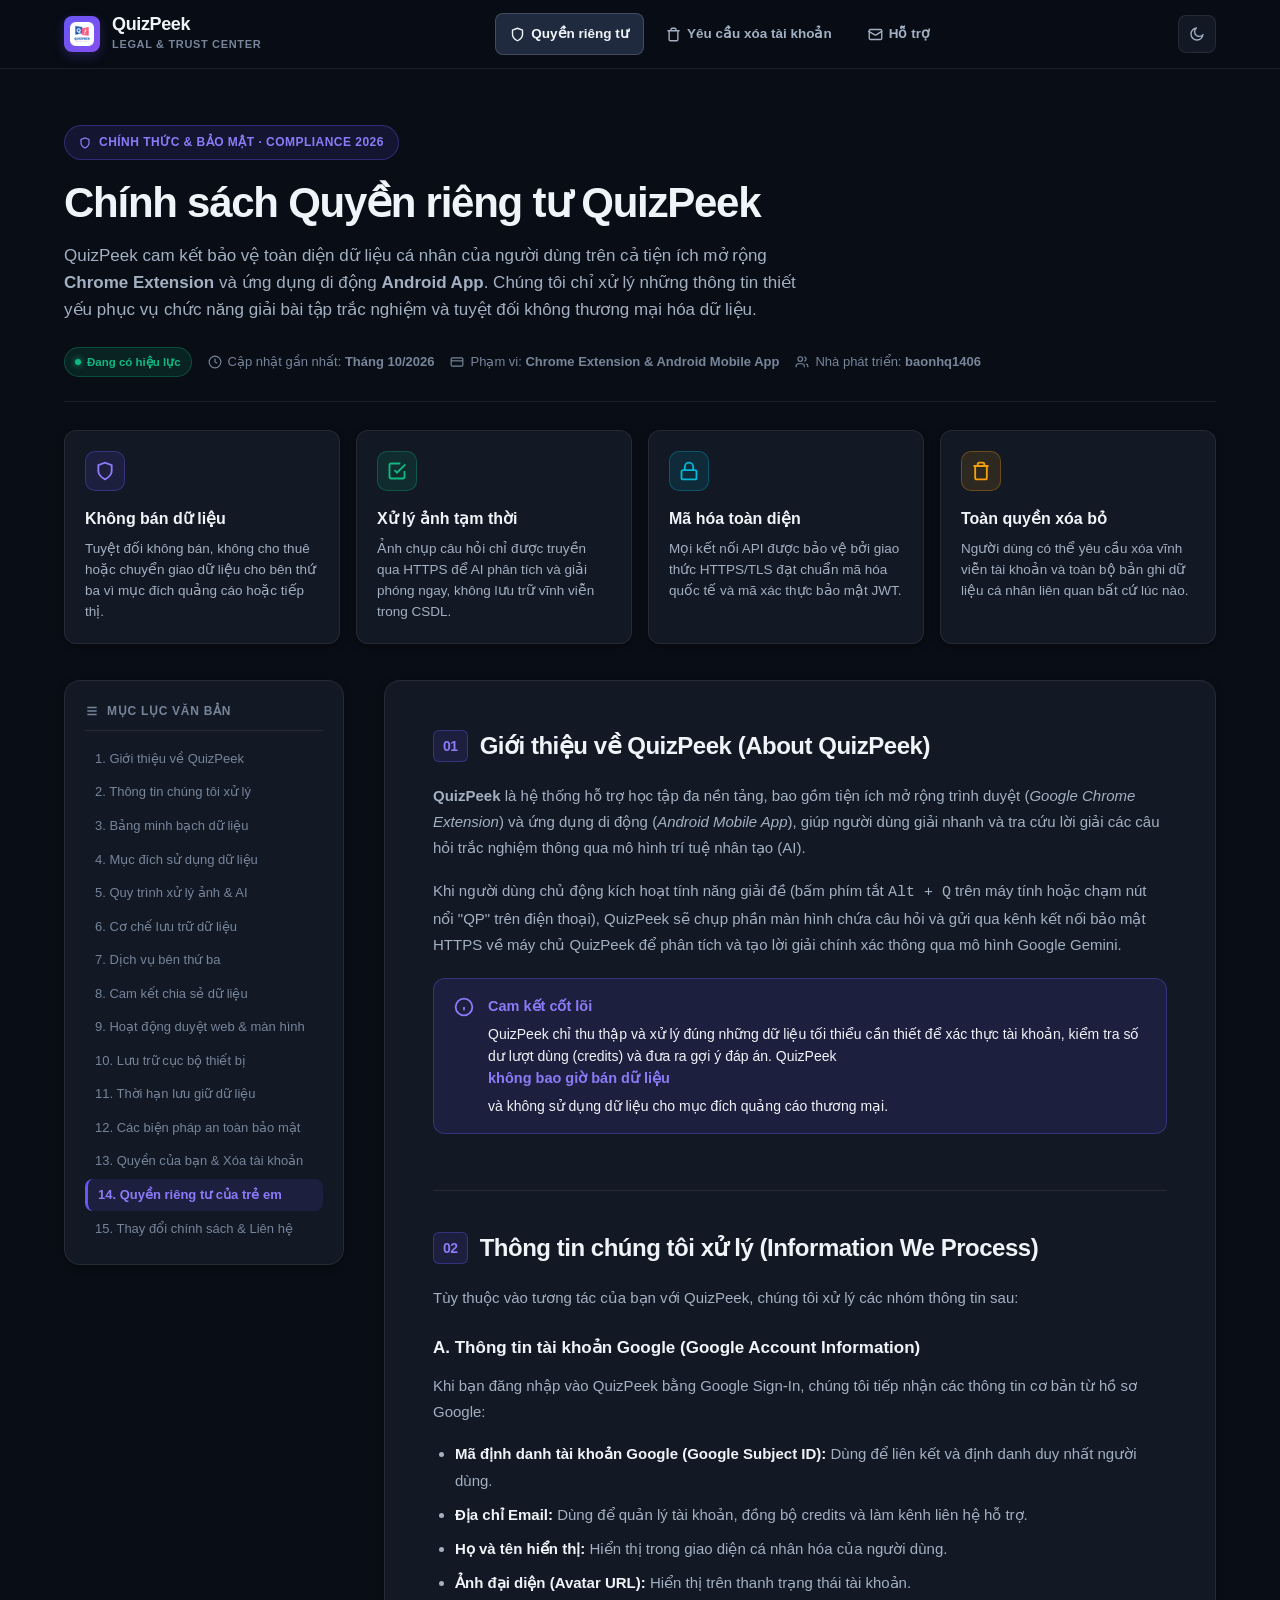
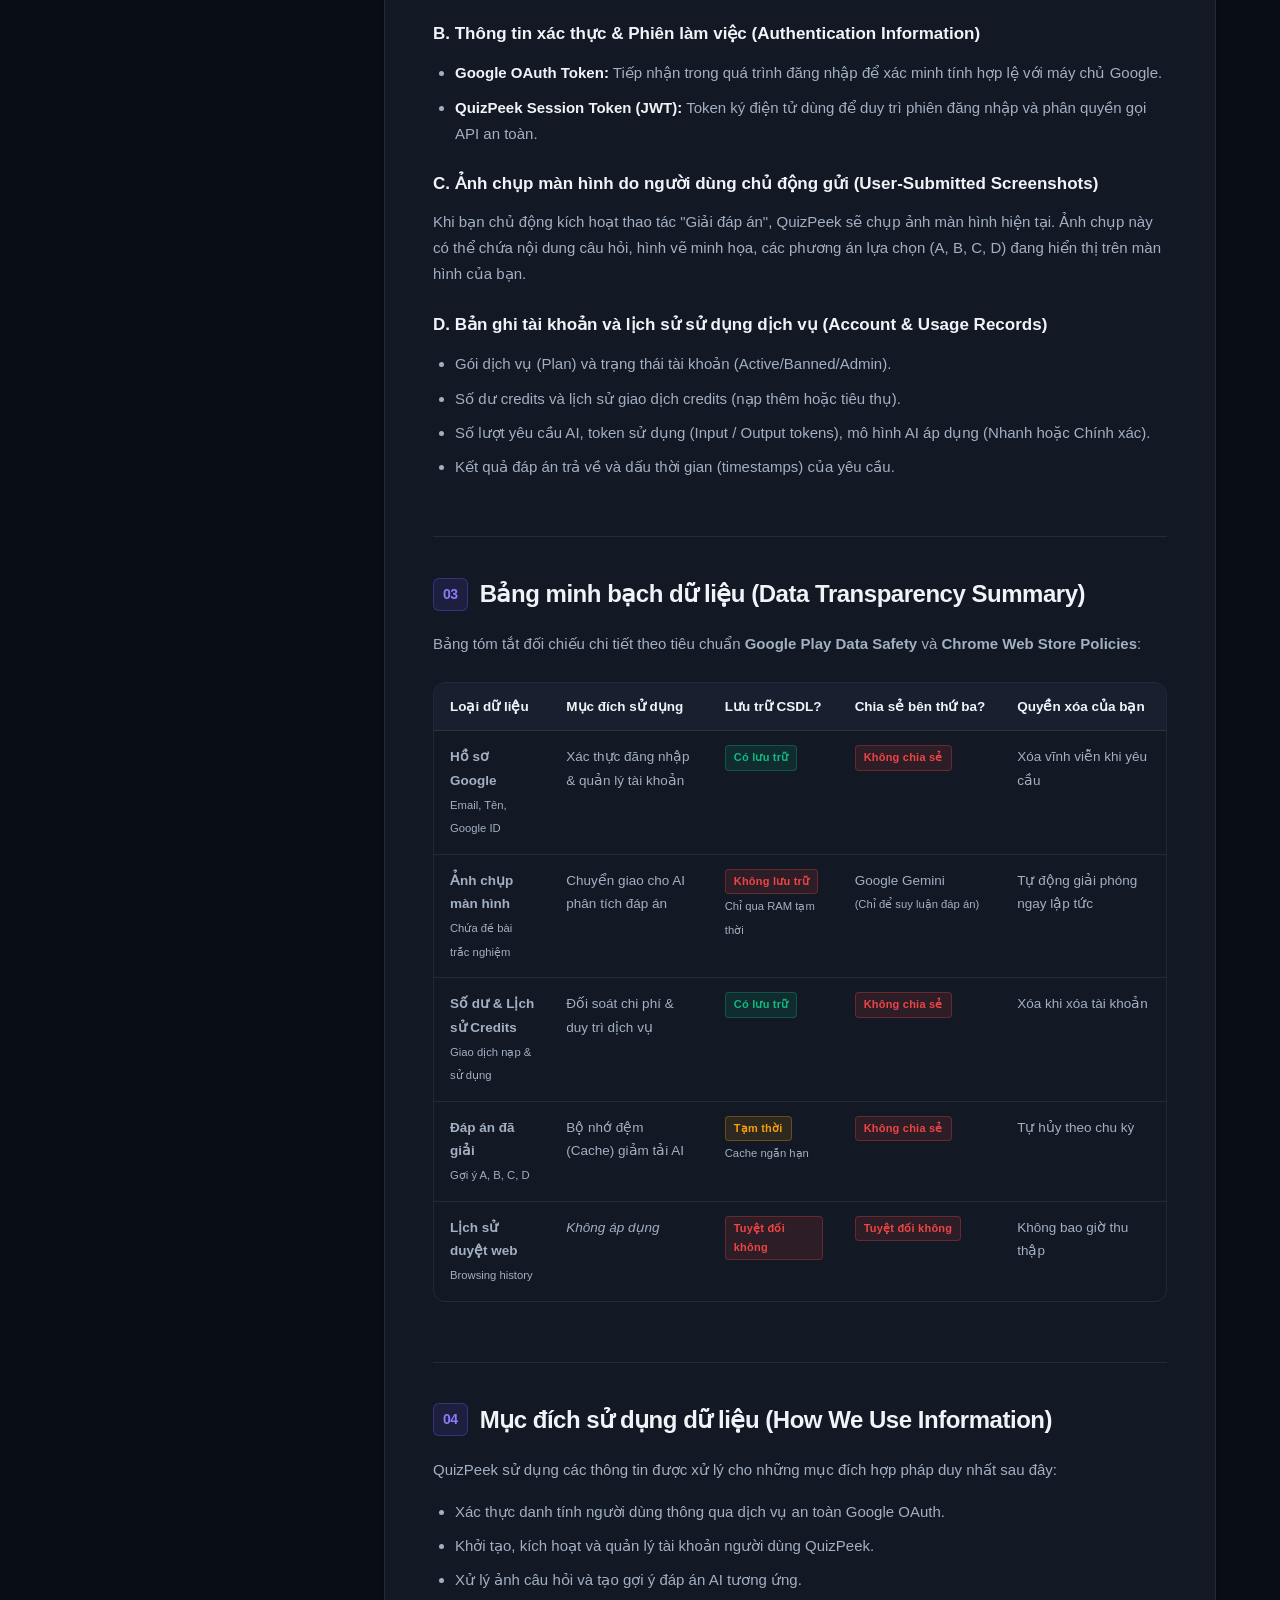
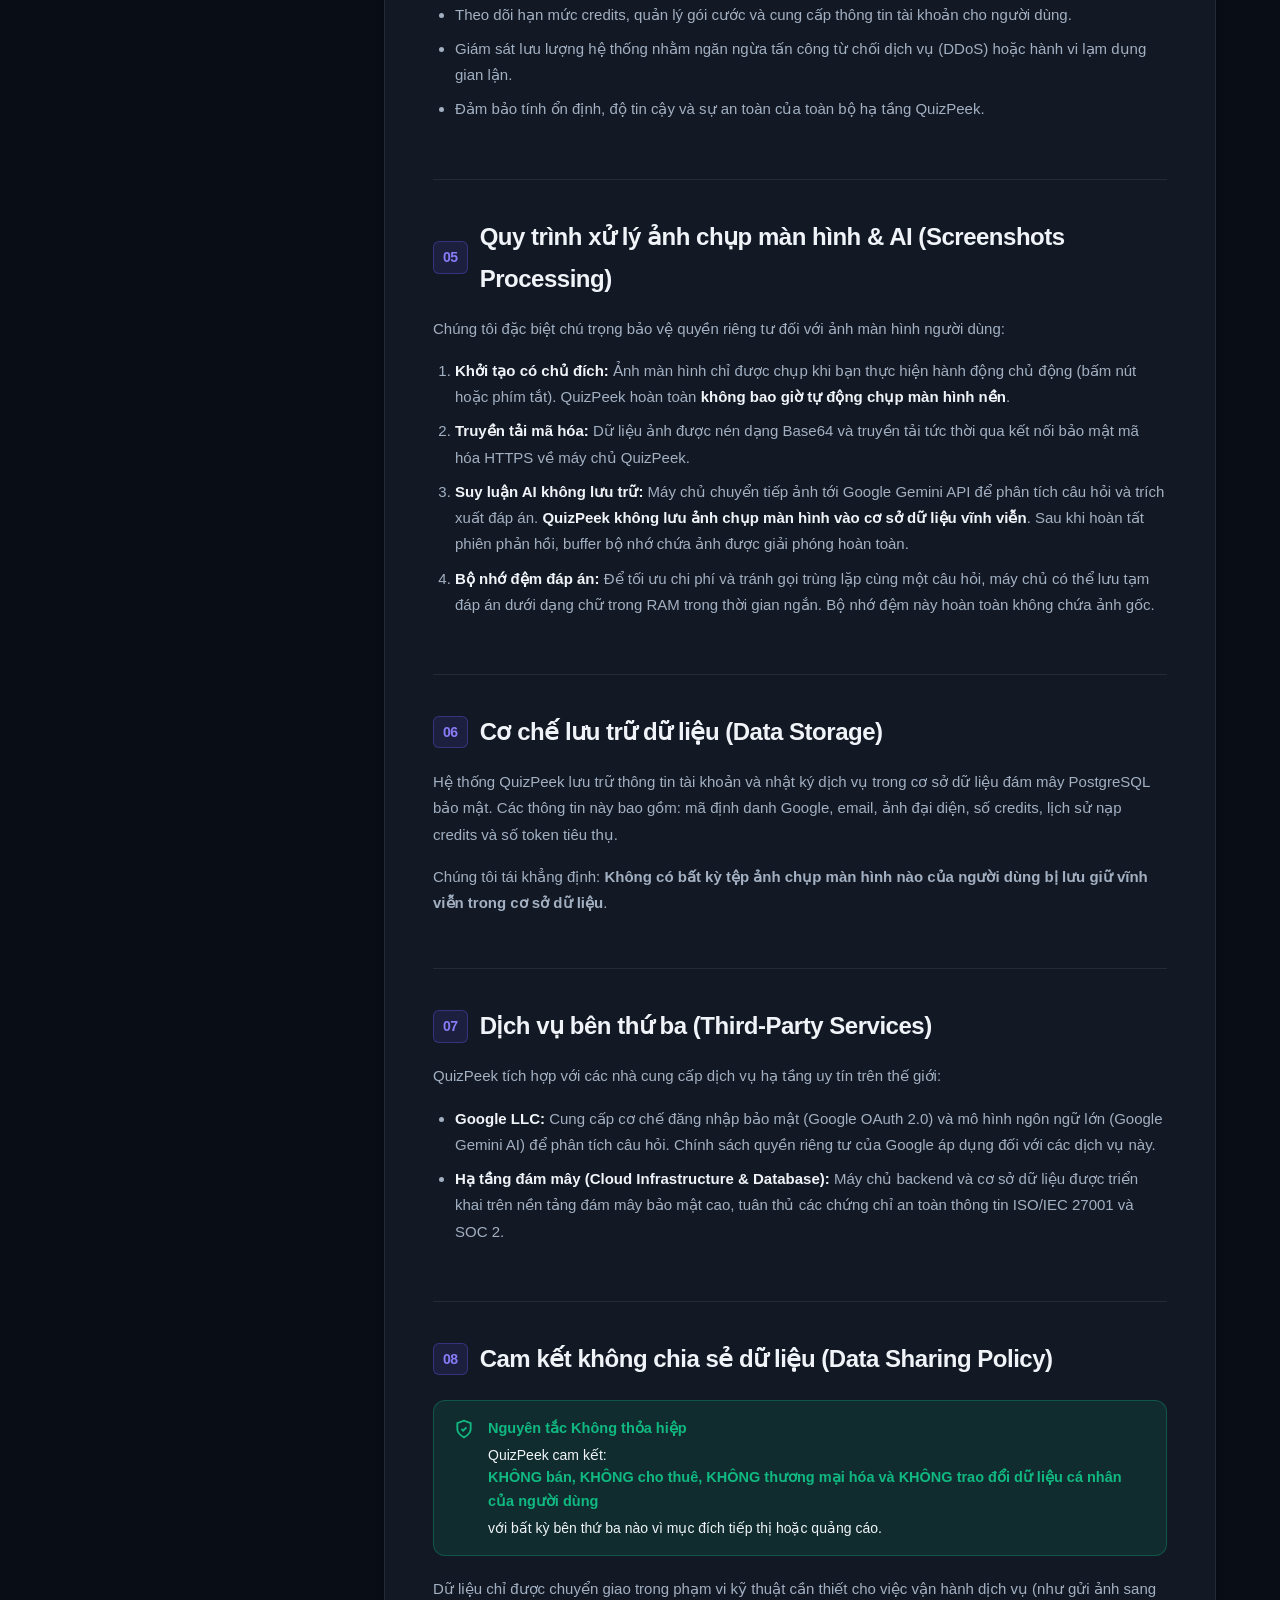
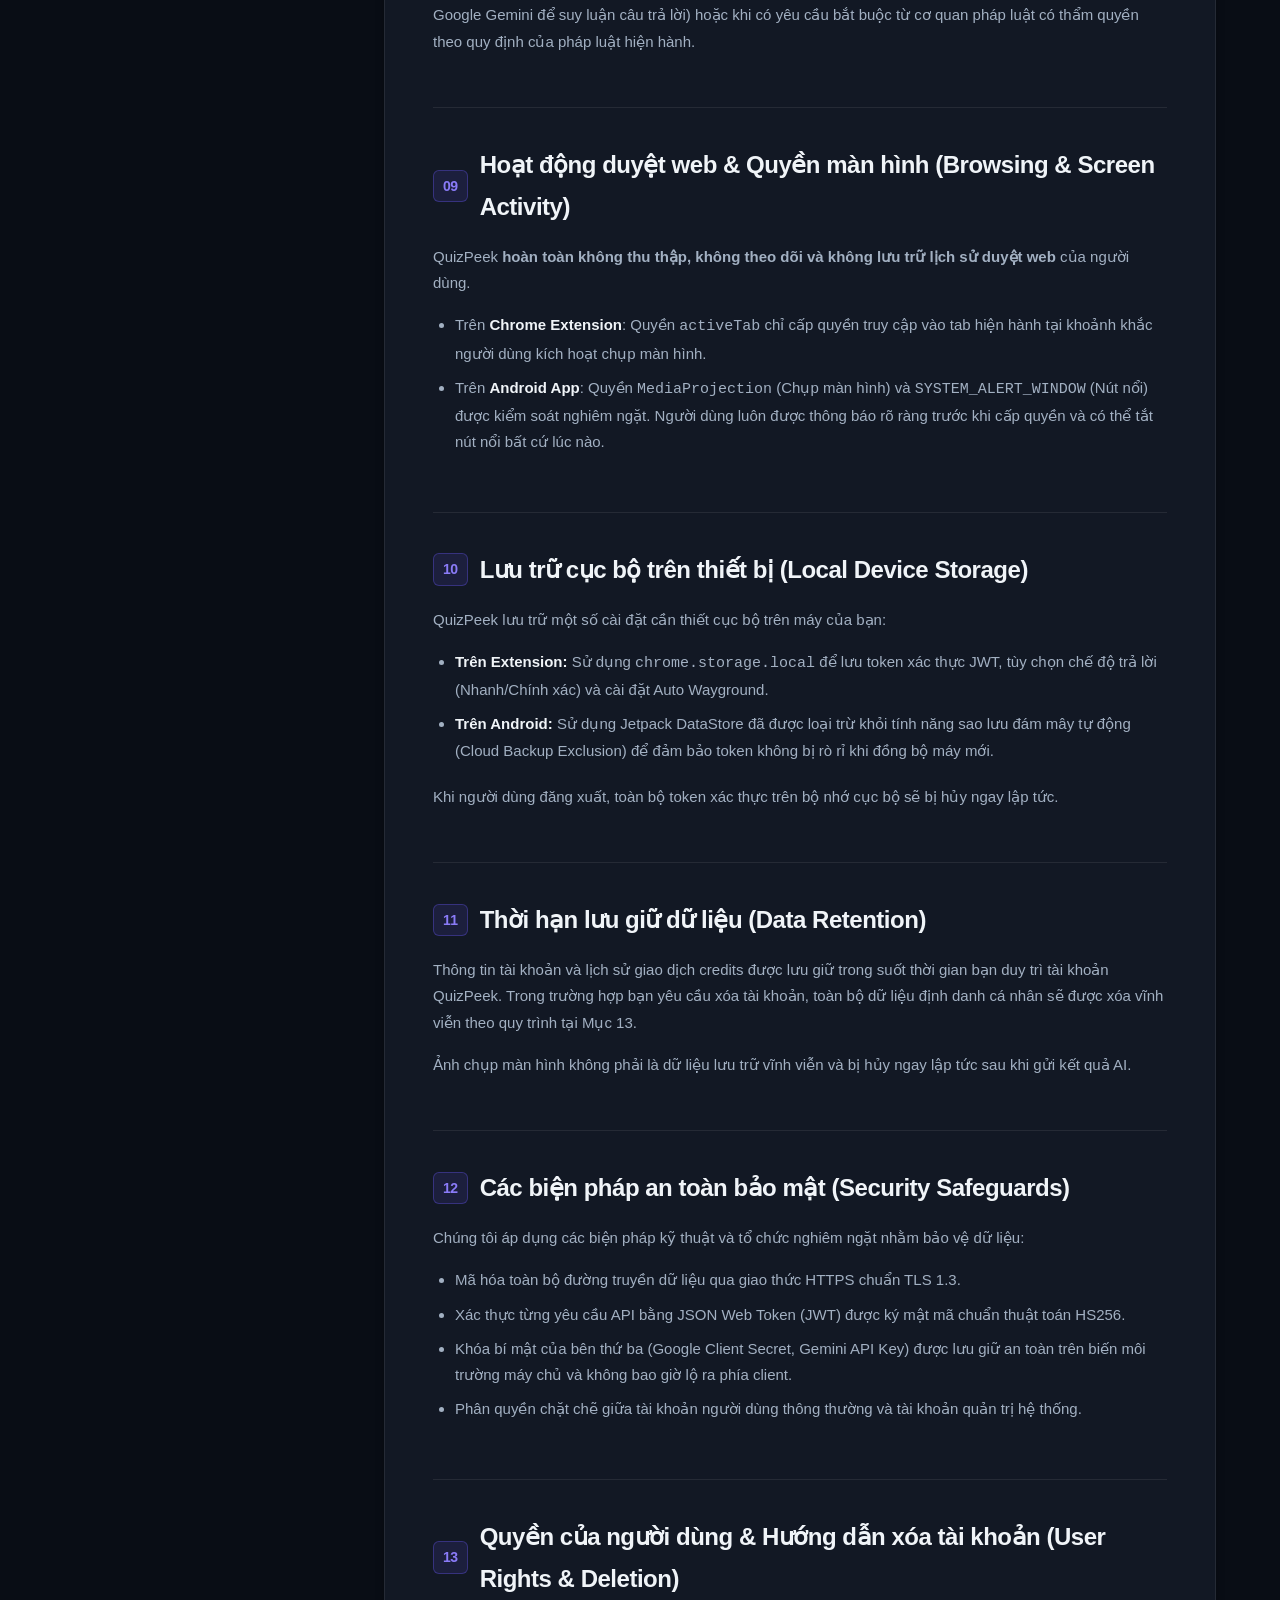
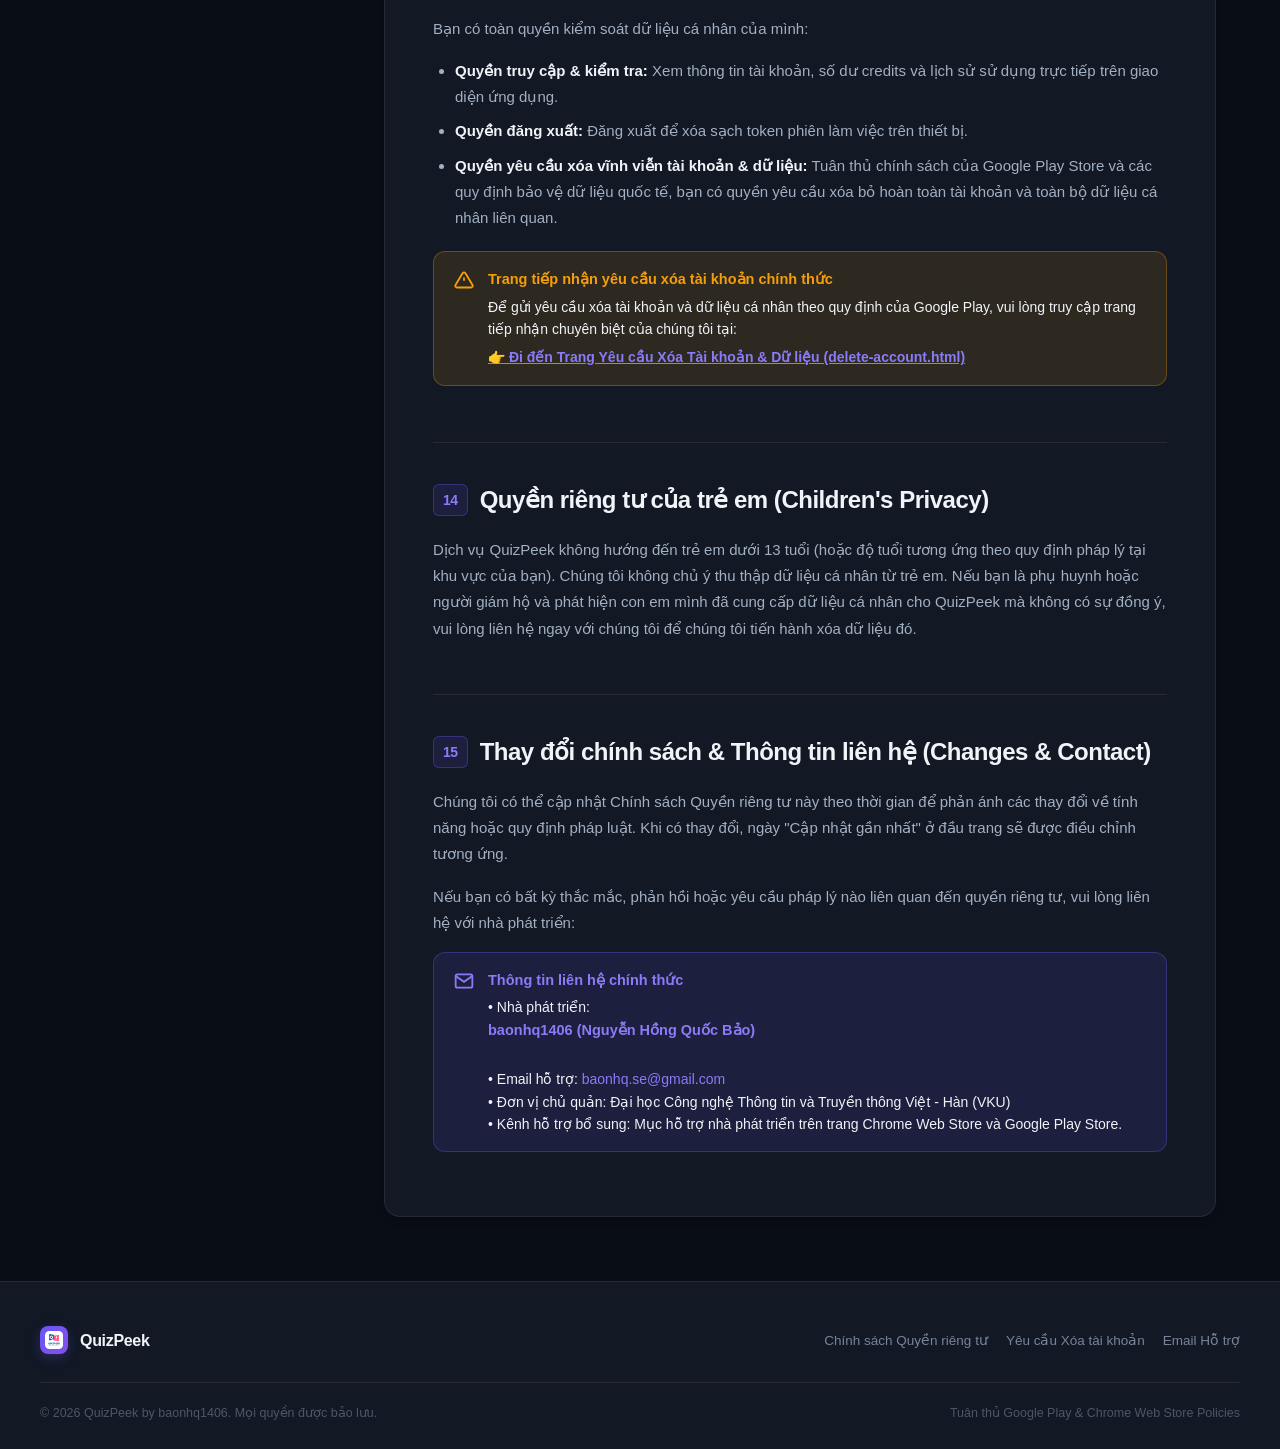
==== index.html @ 77a344b2 "feat: nâng cấp giao diện Privacy Policy và bổ sung trang Yêu cầu xóa tài khoản (delete-account.html)" ====
<!doctype html>
<html lang="vi" data-theme="dark">
<head>
  <meta charset="UTF-8">
  <meta name="viewport" content="width=device-width, initial-scale=1.0">
  <meta name="description" content="Chính sách quyền riêng tư chính thức của QuizPeek (Chrome Extension & Android App) - Cam kết bảo mật, minh bạch và an toàn dữ liệu người dùng.">
  <meta name="author" content="QuizPeek Team (baonhq1406)">
  <link rel="icon" type="image/png" sizes="32x32" href="assets/icon32.png">
  <link rel="apple-touch-icon" sizes="128x128" href="assets/icon128.png">
  <title>Chính sách Quyền riêng tư — QuizPeek Privacy Policy</title>
  <link rel="stylesheet" href="style.css">
</head>

<body>
  <!-- ── Header & Navigation ── -->
  <header class="site-header">
    <div class="header-inner">
      <a href="index.html" class="brand-link" title="QuizPeek Legal Center">
        <div class="brand-logo-wrap">
          <img src="assets/logo.png" alt="QuizPeek Logo" class="brand-logo-img">
        </div>
        <div class="brand-text">
          <span class="brand-name">QuizPeek</span>
          <span class="brand-tag">Legal & Trust Center</span>
        </div>
      </a>

      <nav class="nav-menu" aria-label="Điều hướng">
        <a href="index.html" class="nav-link is-active">
          <svg width="15" height="15" viewBox="0 0 24 24" fill="none" stroke="currentColor" stroke-width="2.2" stroke-linecap="round" stroke-linejoin="round">
            <path d="M12 22s8-4 8-10V5l-8-3-8 3v7c0 6 8 10 8 10z"/>
          </svg>
          <span>Quyền riêng tư</span>
        </a>
        <a href="delete-account.html" class="nav-link">
          <svg width="15" height="15" viewBox="0 0 24 24" fill="none" stroke="currentColor" stroke-width="2.2" stroke-linecap="round" stroke-linejoin="round">
            <path d="M3 6h18m-2 0v14a2 2 0 0 1-2 2H7a2 2 0 0 1-2-2V6m3 0V4a2 2 0 0 1 2-2h4a2 2 0 0 1 2 2v2"/>
          </svg>
          <span>Yêu cầu xóa tài khoản</span>
        </a>
        <a href="mailto:baonhq.se@gmail.com" class="nav-link">
          <svg width="15" height="15" viewBox="0 0 24 24" fill="none" stroke="currentColor" stroke-width="2.2" stroke-linecap="round" stroke-linejoin="round">
            <rect width="20" height="16" x="2" y="4" rx="2"/>
            <path d="m22 7-8.97 5.7a1.94 1.94 0 0 1-2.06 0L1 7"/>
          </svg>
          <span>Hỗ trợ</span>
        </a>
      </nav>

      <div class="header-actions">
        <button id="themeToggle" class="theme-toggle-btn" type="button" aria-label="Chuyển chế độ sáng/tối" title="Đổi giao diện">
          <svg id="iconMoon" width="16" height="16" viewBox="0 0 24 24" fill="none" stroke="currentColor" stroke-width="2" stroke-linecap="round" stroke-linejoin="round">
            <path d="M21 12.79A9 9 0 1 1 11.21 3a7 7 0 1 0 9.79 9.79z"/>
          </svg>
          <svg id="iconSun" width="16" height="16" viewBox="0 0 24 24" fill="none" stroke="currentColor" stroke-width="2" stroke-linecap="round" stroke-linejoin="round" style="display: none;">
            <circle cx="12" cy="12" r="5"/>
            <line x1="12" y1="1" x2="12" y2="3"/>
            <line x1="12" y1="21" x2="12" y2="23"/>
            <line x1="4.22" y1="4.22" x2="5.64" y2="5.64"/>
            <line x1="18.36" y1="18.36" x2="19.78" y2="19.78"/>
            <line x1="1" y1="12" x2="3" y2="12"/>
            <line x1="21" y1="12" x2="23" y2="12"/>
            <line x1="4.22" y1="19.78" x2="5.64" y2="18.36"/>
            <line x1="18.36" y1="5.64" x2="19.78" y2="4.22"/>
          </svg>
        </button>
      </div>
    </div>
  </header>

  <!-- ── Hero Banner ── -->
  <section class="hero-section">
    <div class="hero-pill-badge">
      <svg width="12" height="12" viewBox="0 0 24 24" fill="none" stroke="currentColor" stroke-width="2.5">
        <path d="M12 22s8-4 8-10V5l-8-3-8 3v7c0 6 8 10 8 10z"/>
      </svg>
      <span>CHÍNH THỨC & BẢO MẬT · COMPLIANCE 2026</span>
    </div>

    <h1 class="hero-title">Chính sách Quyền riêng tư QuizPeek</h1>
    <p class="hero-subtitle">
      QuizPeek cam kết bảo vệ toàn diện dữ liệu cá nhân của người dùng trên cả tiện ích mở rộng 
      <strong>Chrome Extension</strong> và ứng dụng di động <strong>Android App</strong>. 
      Chúng tôi chỉ xử lý những thông tin thiết yếu phục vụ chức năng giải bài tập trắc nghiệm và tuyệt đối không thương mại hóa dữ liệu.
    </p>

    <div class="hero-meta-bar">
      <div class="meta-item">
        <span class="status-badge">
          <span class="status-dot"></span>
          Đang có hiệu lực
        </span>
      </div>
      <div class="meta-item">
        <svg width="14" height="14" viewBox="0 0 24 24" fill="none" stroke="currentColor" stroke-width="2"><circle cx="12" cy="12" r="10"/><polyline points="12 6 12 12 16 14"/></svg>
        <span>Cập nhật gần nhất: <strong>Tháng 10/2026</strong></span>
      </div>
      <div class="meta-item">
        <svg width="14" height="14" viewBox="0 0 24 24" fill="none" stroke="currentColor" stroke-width="2"><rect width="20" height="14" x="2" y="5" rx="2"/><line x1="2" y1="10" x2="22" y2="10"/></svg>
        <span>Phạm vi: <strong>Chrome Extension & Android Mobile App</strong></span>
      </div>
      <div class="meta-item">
        <svg width="14" height="14" viewBox="0 0 24 24" fill="none" stroke="currentColor" stroke-width="2"><path d="M16 21v-2a4 4 0 0 0-4-4H6a4 4 0 0 0-4 4v2"/><circle cx="9" cy="7" r="4"/><path d="M22 21v-2a4 4 0 0 0-3-3.87"/><path d="M16 3.13a4 4 0 0 1 0 7.75"/></svg>
        <span>Nhà phát triển: <strong>baonhq1406</strong></span>
      </div>
    </div>

    <!-- Quick Highlights Grid -->
    <div class="highlights-grid">
      <div class="highlight-card">
        <div class="highlight-icon-wrap purple">
          <svg width="20" height="20" viewBox="0 0 24 24" fill="none" stroke="currentColor" stroke-width="2.2"><path d="M12 22s8-4 8-10V5l-8-3-8 3v7c0 6 8 10 8 10z"/></svg>
        </div>
        <h3>Không bán dữ liệu</h3>
        <p>Tuyệt đối không bán, không cho thuê hoặc chuyển giao dữ liệu cho bên thứ ba vì mục đích quảng cáo hoặc tiếp thị.</p>
      </div>

      <div class="highlight-card">
        <div class="highlight-icon-wrap green">
          <svg width="20" height="20" viewBox="0 0 24 24" fill="none" stroke="currentColor" stroke-width="2.2"><path d="M21 12v7a2 2 0 0 1-2 2H5a2 2 0 0 1-2-2V5a2 2 0 0 1 2-2h11"/><polyline points="9 11 12 14 22 4"/></svg>
        </div>
        <h3>Xử lý ảnh tạm thời</h3>
        <p>Ảnh chụp câu hỏi chỉ được truyền qua HTTPS để AI phân tích và giải phóng ngay, không lưu trữ vĩnh viễn trong CSDL.</p>
      </div>

      <div class="highlight-card">
        <div class="highlight-icon-wrap cyan">
          <svg width="20" height="20" viewBox="0 0 24 24" fill="none" stroke="currentColor" stroke-width="2.2"><rect width="18" height="11" x="3" y="11" rx="2" ry="2"/><path d="M7 11V7a5 5 0 0 1 10 0v4"/></svg>
        </div>
        <h3>Mã hóa toàn diện</h3>
        <p>Mọi kết nối API được bảo vệ bởi giao thức HTTPS/TLS đạt chuẩn mã hóa quốc tế và mã xác thực bảo mật JWT.</p>
      </div>

      <div class="highlight-card">
        <div class="highlight-icon-wrap amber">
          <svg width="20" height="20" viewBox="0 0 24 24" fill="none" stroke="currentColor" stroke-width="2.2"><path d="M3 6h18m-2 0v14a2 2 0 0 1-2 2H7a2 2 0 0 1-2-2V6m3 0V4a2 2 0 0 1 2-2h4a2 2 0 0 1 2 2v2"/></svg>
        </div>
        <h3>Toàn quyền xóa bỏ</h3>
        <p>Người dùng có thể yêu cầu xóa vĩnh viễn tài khoản và toàn bộ bản ghi dữ liệu cá nhân liên quan bất cứ lúc nào.</p>
      </div>
    </div>
  </section>

  <!-- ── Main Content Layout ── -->
  <main class="main-wrapper">
    <!-- Sticky Table of Contents -->
    <aside class="sidebar-nav" aria-label="Mục lục chính sách">
      <div class="sidebar-title">
        <svg width="14" height="14" viewBox="0 0 24 24" fill="none" stroke="currentColor" stroke-width="2.2"><line x1="4" y1="6" x2="20" y2="6"/><line x1="4" y1="12" x2="20" y2="12"/><line x1="4" y1="18" x2="20" y2="18"/></svg>
        <span>Mục lục văn bản</span>
      </div>
      <ul class="toc-list" id="tocList">
        <li><a href="#sec-1" class="toc-link is-active">1. Giới thiệu về QuizPeek</a></li>
        <li><a href="#sec-2" class="toc-link">2. Thông tin chúng tôi xử lý</a></li>
        <li><a href="#sec-3" class="toc-link">3. Bảng minh bạch dữ liệu</a></li>
        <li><a href="#sec-4" class="toc-link">4. Mục đích sử dụng dữ liệu</a></li>
        <li><a href="#sec-5" class="toc-link">5. Quy trình xử lý ảnh & AI</a></li>
        <li><a href="#sec-6" class="toc-link">6. Cơ chế lưu trữ dữ liệu</a></li>
        <li><a href="#sec-7" class="toc-link">7. Dịch vụ bên thứ ba</a></li>
        <li><a href="#sec-8" class="toc-link">8. Cam kết chia sẻ dữ liệu</a></li>
        <li><a href="#sec-9" class="toc-link">9. Hoạt động duyệt web & màn hình</a></li>
        <li><a href="#sec-10" class="toc-link">10. Lưu trữ cục bộ thiết bị</a></li>
        <li><a href="#sec-11" class="toc-link">11. Thời hạn lưu giữ dữ liệu</a></li>
        <li><a href="#sec-12" class="toc-link">12. Các biện pháp an toàn bảo mật</a></li>
        <li><a href="#sec-13" class="toc-link">13. Quyền của bạn & Xóa tài khoản</a></li>
        <li><a href="#sec-14" class="toc-link">14. Quyền riêng tư của trẻ em</a></li>
        <li><a href="#sec-15" class="toc-link">15. Thay đổi chính sách & Liên hệ</a></li>
      </ul>
    </aside>

    <!-- Document Article -->
    <article class="document-article">

      <!-- Section 1 -->
      <section class="article-section" id="sec-1">
        <h2><span class="section-number">01</span> Giới thiệu về QuizPeek (About QuizPeek)</h2>
        <p>
          <strong>QuizPeek</strong> là hệ thống hỗ trợ học tập đa nền tảng, bao gồm tiện ích mở rộng trình duyệt 
          (<em>Google Chrome Extension</em>) và ứng dụng di động (<em>Android Mobile App</em>), giúp người dùng giải nhanh 
          và tra cứu lời giải các câu hỏi trắc nghiệm thông qua mô hình trí tuệ nhân tạo (AI).
        </p>
        <p>
          Khi người dùng chủ động kích hoạt tính năng giải đề (bấm phím tắt <code>Alt + Q</code> trên máy tính hoặc chạm nút nổi "QP" trên điện thoại), 
          QuizPeek sẽ chụp phần màn hình chứa câu hỏi và gửi qua kênh kết nối bảo mật HTTPS về máy chủ QuizPeek để phân tích và tạo lời giải chính xác thông qua mô hình Google Gemini.
        </p>
        <div class="callout-box info">
          <div class="callout-icon">
            <svg width="20" height="20" viewBox="0 0 24 24" fill="none" stroke="currentColor" stroke-width="2.2"><circle cx="12" cy="12" r="10"/><line x1="12" y1="16" x2="12" y2="12"/><line x1="12" y1="8" x2="12.01" y2="8"/></svg>
          </div>
          <div class="callout-content">
            <strong>Cam kết cốt lõi</strong>
            QuizPeek chỉ thu thập và xử lý đúng những dữ liệu tối thiểu cần thiết để xác thực tài khoản, kiểm tra số dư lượt dùng (credits) và đưa ra gợi ý đáp án. QuizPeek <strong>không bao giờ bán dữ liệu</strong> và không sử dụng dữ liệu cho mục đích quảng cáo thương mại.
          </div>
        </div>
      </section>

      <!-- Section 2 -->
      <section class="article-section" id="sec-2">
        <h2><span class="section-number">02</span> Thông tin chúng tôi xử lý (Information We Process)</h2>
        <p>Tùy thuộc vào tương tác của bạn với QuizPeek, chúng tôi xử lý các nhóm thông tin sau:</p>

        <h3>A. Thông tin tài khoản Google (Google Account Information)</h3>
        <p>Khi bạn đăng nhập vào QuizPeek bằng Google Sign-In, chúng tôi tiếp nhận các thông tin cơ bản từ hồ sơ Google:</p>
        <ul>
          <li><strong>Mã định danh tài khoản Google (Google Subject ID):</strong> Dùng để liên kết và định danh duy nhất người dùng.</li>
          <li><strong>Địa chỉ Email:</strong> Dùng để quản lý tài khoản, đồng bộ credits và làm kênh liên hệ hỗ trợ.</li>
          <li><strong>Họ và tên hiển thị:</strong> Hiển thị trong giao diện cá nhân hóa của người dùng.</li>
          <li><strong>Ảnh đại diện (Avatar URL):</strong> Hiển thị trên thanh trạng thái tài khoản.</li>
        </ul>

        <h3>B. Thông tin xác thực & Phiên làm việc (Authentication Information)</h3>
        <ul>
          <li><strong>Google OAuth Token:</strong> Tiếp nhận trong quá trình đăng nhập để xác minh tính hợp lệ với máy chủ Google.</li>
          <li><strong>QuizPeek Session Token (JWT):</strong> Token ký điện tử dùng để duy trì phiên đăng nhập và phân quyền gọi API an toàn.</li>
        </ul>

        <h3>C. Ảnh chụp màn hình do người dùng chủ động gửi (User-Submitted Screenshots)</h3>
        <p>
          Khi bạn chủ động kích hoạt thao tác "Giải đáp án", QuizPeek sẽ chụp ảnh màn hình hiện tại. Ảnh chụp này có thể chứa nội dung câu hỏi, 
          hình vẽ minh họa, các phương án lựa chọn (A, B, C, D) đang hiển thị trên màn hình của bạn.
        </p>

        <h3>D. Bản ghi tài khoản và lịch sử sử dụng dịch vụ (Account & Usage Records)</h3>
        <ul>
          <li>Gói dịch vụ (Plan) và trạng thái tài khoản (Active/Banned/Admin).</li>
          <li>Số dư credits và lịch sử giao dịch credits (nạp thêm hoặc tiêu thụ).</li>
          <li>Số lượt yêu cầu AI, token sử dụng (Input / Output tokens), mô hình AI áp dụng (Nhanh hoặc Chính xác).</li>
          <li>Kết quả đáp án trả về và dấu thời gian (timestamps) của yêu cầu.</li>
        </ul>
      </section>

      <!-- Section 3 -->
      <section class="article-section" id="sec-3">
        <h2><span class="section-number">03</span> Bảng minh bạch dữ liệu (Data Transparency Summary)</h2>
        <p>Bảng tóm tắt đối chiếu chi tiết theo tiêu chuẩn <strong>Google Play Data Safety</strong> và <strong>Chrome Web Store Policies</strong>:</p>

        <div class="table-responsive">
          <table class="data-table">
            <thead>
              <tr>
                <th>Loại dữ liệu</th>
                <th>Mục đích sử dụng</th>
                <th>Lưu trữ CSDL?</th>
                <th>Chia sẻ bên thứ ba?</th>
                <th>Quyền xóa của bạn</th>
              </tr>
            </thead>
            <tbody>
              <tr>
                <td><strong>Hồ sơ Google</strong><br><small>Email, Tên, Google ID</small></td>
                <td>Xác thực đăng nhập & quản lý tài khoản</td>
                <td><span class="badge-tag yes">Có lưu trữ</span></td>
                <td><span class="badge-tag no">Không chia sẻ</span></td>
                <td>Xóa vĩnh viễn khi yêu cầu</td>
              </tr>
              <tr>
                <td><strong>Ảnh chụp màn hình</strong><br><small>Chứa đề bài trắc nghiệm</small></td>
                <td>Chuyển giao cho AI phân tích đáp án</td>
                <td><span class="badge-tag no">Không lưu trữ</span><br><small>Chỉ qua RAM tạm thời</small></td>
                <td>Google Gemini<br><small>(Chỉ để suy luận đáp án)</small></td>
                <td>Tự động giải phóng ngay lập tức</td>
              </tr>
              <tr>
                <td><strong>Số dư & Lịch sử Credits</strong><br><small>Giao dịch nạp & sử dụng</small></td>
                <td>Đối soát chi phí & duy trì dịch vụ</td>
                <td><span class="badge-tag yes">Có lưu trữ</span></td>
                <td><span class="badge-tag no">Không chia sẻ</span></td>
                <td>Xóa khi xóa tài khoản</td>
              </tr>
              <tr>
                <td><strong>Đáp án đã giải</strong><br><small>Gợi ý A, B, C, D</small></td>
                <td>Bộ nhớ đệm (Cache) giảm tải AI</td>
                <td><span class="badge-tag temp">Tạm thời</span><br><small>Cache ngắn hạn</small></td>
                <td><span class="badge-tag no">Không chia sẻ</span></td>
                <td>Tự hủy theo chu kỳ</td>
              </tr>
              <tr>
                <td><strong>Lịch sử duyệt web</strong><br><small>Browsing history</small></td>
                <td><em>Không áp dụng</em></td>
                <td><span class="badge-tag no">Tuyệt đối không</span></td>
                <td><span class="badge-tag no">Tuyệt đối không</span></td>
                <td>Không bao giờ thu thập</td>
              </tr>
            </tbody>
          </table>
        </div>
      </section>

      <!-- Section 4 -->
      <section class="article-section" id="sec-4">
        <h2><span class="section-number">04</span> Mục đích sử dụng dữ liệu (How We Use Information)</h2>
        <p>QuizPeek sử dụng các thông tin được xử lý cho những mục đích hợp pháp duy nhất sau đây:</p>
        <ul>
          <li>Xác thực danh tính người dùng thông qua dịch vụ an toàn Google OAuth.</li>
          <li>Khởi tạo, kích hoạt và quản lý tài khoản người dùng QuizPeek.</li>
          <li>Xử lý ảnh câu hỏi và tạo gợi ý đáp án AI tương ứng.</li>
          <li>Theo dõi hạn mức credits, quản lý gói cước và cung cấp thông tin tài khoản cho người dùng.</li>
          <li>Giám sát lưu lượng hệ thống nhằm ngăn ngừa tấn công từ chối dịch vụ (DDoS) hoặc hành vi lạm dụng gian lận.</li>
          <li>Đảm bảo tính ổn định, độ tin cậy và sự an toàn của toàn bộ hạ tầng QuizPeek.</li>
        </ul>
      </section>

      <!-- Section 5 -->
      <section class="article-section" id="sec-5">
        <h2><span class="section-number">05</span> Quy trình xử lý ảnh chụp màn hình & AI (Screenshots Processing)</h2>
        <p>Chúng tôi đặc biệt chú trọng bảo vệ quyền riêng tư đối với ảnh màn hình người dùng:</p>
        <ol>
          <li><strong>Khởi tạo có chủ đích:</strong> Ảnh màn hình chỉ được chụp khi bạn thực hiện hành động chủ động (bấm nút hoặc phím tắt). QuizPeek hoàn toàn <strong>không bao giờ tự động chụp màn hình nền</strong>.</li>
          <li><strong>Truyền tải mã hóa:</strong> Dữ liệu ảnh được nén dạng Base64 và truyền tải tức thời qua kết nối bảo mật mã hóa HTTPS về máy chủ QuizPeek.</li>
          <li><strong>Suy luận AI không lưu trữ:</strong> Máy chủ chuyển tiếp ảnh tới Google Gemini API để phân tích câu hỏi và trích xuất đáp án. <strong>QuizPeek không lưu ảnh chụp màn hình vào cơ sở dữ liệu vĩnh viễn</strong>. Sau khi hoàn tất phiên phản hồi, buffer bộ nhớ chứa ảnh được giải phóng hoàn toàn.</li>
          <li><strong>Bộ nhớ đệm đáp án:</strong> Để tối ưu chi phí và tránh gọi trùng lặp cùng một câu hỏi, máy chủ có thể lưu tạm đáp án dưới dạng chữ trong RAM trong thời gian ngắn. Bộ nhớ đệm này hoàn toàn không chứa ảnh gốc.</li>
        </ol>
      </section>

      <!-- Section 6 -->
      <section class="article-section" id="sec-6">
        <h2><span class="section-number">06</span> Cơ chế lưu trữ dữ liệu (Data Storage)</h2>
        <p>
          Hệ thống QuizPeek lưu trữ thông tin tài khoản và nhật ký dịch vụ trong cơ sở dữ liệu đám mây PostgreSQL bảo mật. 
          Các thông tin này bao gồm: mã định danh Google, email, ảnh đại diện, số credits, lịch sử nạp credits và số token tiêu thụ.
        </p>
        <p>
          Chúng tôi tái khẳng định: <strong>Không có bất kỳ tệp ảnh chụp màn hình nào của người dùng bị lưu giữ vĩnh viễn trong cơ sở dữ liệu</strong>.
        </p>
      </section>

      <!-- Section 7 -->
      <section class="article-section" id="sec-7">
        <h2><span class="section-number">07</span> Dịch vụ bên thứ ba (Third-Party Services)</h2>
        <p>QuizPeek tích hợp với các nhà cung cấp dịch vụ hạ tầng uy tín trên thế giới:</p>
        <ul>
          <li><strong>Google LLC:</strong> Cung cấp cơ chế đăng nhập bảo mật (Google OAuth 2.0) và mô hình ngôn ngữ lớn (Google Gemini AI) để phân tích câu hỏi. Chính sách quyền riêng tư của Google áp dụng đối với các dịch vụ này.</li>
          <li><strong>Hạ tầng đám mây (Cloud Infrastructure & Database):</strong> Máy chủ backend và cơ sở dữ liệu được triển khai trên nền tảng đám mây bảo mật cao, tuân thủ các chứng chỉ an toàn thông tin ISO/IEC 27001 và SOC 2.</li>
        </ul>
      </section>

      <!-- Section 8 -->
      <section class="article-section" id="sec-8">
        <h2><span class="section-number">08</span> Cam kết không chia sẻ dữ liệu (Data Sharing Policy)</h2>
        <div class="callout-box success">
          <div class="callout-icon">
            <svg width="20" height="20" viewBox="0 0 24 24" fill="none" stroke="currentColor" stroke-width="2.2"><path d="M12 22s8-4 8-10V5l-8-3-8 3v7c0 6 8 10 8 10z"/><path d="m9 12 2 2 4-4"/></svg>
          </div>
          <div class="callout-content">
            <strong>Nguyên tắc Không thỏa hiệp</strong>
            QuizPeek cam kết: <strong>KHÔNG bán, KHÔNG cho thuê, KHÔNG thương mại hóa và KHÔNG trao đổi dữ liệu cá nhân của người dùng</strong> với bất kỳ bên thứ ba nào vì mục đích tiếp thị hoặc quảng cáo.
          </div>
        </div>
        <p>
          Dữ liệu chỉ được chuyển giao trong phạm vi kỹ thuật cần thiết cho việc vận hành dịch vụ (như gửi ảnh sang Google Gemini để suy luận câu trả lời) 
          hoặc khi có yêu cầu bắt buộc từ cơ quan pháp luật có thẩm quyền theo quy định của pháp luật hiện hành.
        </p>
      </section>

      <!-- Section 9 -->
      <section class="article-section" id="sec-9">
        <h2><span class="section-number">09</span> Hoạt động duyệt web & Quyền màn hình (Browsing & Screen Activity)</h2>
        <p>
          QuizPeek <strong>hoàn toàn không thu thập, không theo dõi và không lưu trữ lịch sử duyệt web</strong> của người dùng.
        </p>
        <ul>
          <li>Trên <strong>Chrome Extension</strong>: Quyền <code>activeTab</code> chỉ cấp quyền truy cập vào tab hiện hành tại khoảnh khắc người dùng kích hoạt chụp màn hình.</li>
          <li>Trên <strong>Android App</strong>: Quyền <code>MediaProjection</code> (Chụp màn hình) và <code>SYSTEM_ALERT_WINDOW</code> (Nút nổi) được kiểm soát nghiêm ngặt. Người dùng luôn được thông báo rõ ràng trước khi cấp quyền và có thể tắt nút nổi bất cứ lúc nào.</li>
        </ul>
      </section>

      <!-- Section 10 -->
      <section class="article-section" id="sec-10">
        <h2><span class="section-number">10</span> Lưu trữ cục bộ trên thiết bị (Local Device Storage)</h2>
        <p>QuizPeek lưu trữ một số cài đặt cần thiết cục bộ trên máy của bạn:</p>
        <ul>
          <li><strong>Trên Extension:</strong> Sử dụng <code>chrome.storage.local</code> để lưu token xác thực JWT, tùy chọn chế độ trả lời (Nhanh/Chính xác) và cài đặt Auto Wayground.</li>
          <li><strong>Trên Android:</strong> Sử dụng Jetpack DataStore đã được loại trừ khỏi tính năng sao lưu đám mây tự động (Cloud Backup Exclusion) để đảm bảo token không bị rò rỉ khi đồng bộ máy mới.</li>
        </ul>
        <p>Khi người dùng đăng xuất, toàn bộ token xác thực trên bộ nhớ cục bộ sẽ bị hủy ngay lập tức.</p>
      </section>

      <!-- Section 11 -->
      <section class="article-section" id="sec-11">
        <h2><span class="section-number">11</span> Thời hạn lưu giữ dữ liệu (Data Retention)</h2>
        <p>
          Thông tin tài khoản và lịch sử giao dịch credits được lưu giữ trong suốt thời gian bạn duy trì tài khoản QuizPeek. 
          Trong trường hợp bạn yêu cầu xóa tài khoản, toàn bộ dữ liệu định danh cá nhân sẽ được xóa vĩnh viễn theo quy trình tại Mục 13.
        </p>
        <p>
          Ảnh chụp màn hình không phải là dữ liệu lưu trữ vĩnh viễn và bị hủy ngay lập tức sau khi gửi kết quả AI.
        </p>
      </section>

      <!-- Section 12 -->
      <section class="article-section" id="sec-12">
        <h2><span class="section-number">12</span> Các biện pháp an toàn bảo mật (Security Safeguards)</h2>
        <p>Chúng tôi áp dụng các biện pháp kỹ thuật và tổ chức nghiêm ngặt nhằm bảo vệ dữ liệu:</p>
        <ul>
          <li>Mã hóa toàn bộ đường truyền dữ liệu qua giao thức HTTPS chuẩn TLS 1.3.</li>
          <li>Xác thực từng yêu cầu API bằng JSON Web Token (JWT) được ký mật mã chuẩn thuật toán HS256.</li>
          <li>Khóa bí mật của bên thứ ba (Google Client Secret, Gemini API Key) được lưu giữ an toàn trên biến môi trường máy chủ và không bao giờ lộ ra phía client.</li>
          <li>Phân quyền chặt chẽ giữa tài khoản người dùng thông thường và tài khoản quản trị hệ thống.</li>
        </ul>
      </section>

      <!-- Section 13 -->
      <section class="article-section" id="sec-13">
        <h2><span class="section-number">13</span> Quyền của người dùng & Hướng dẫn xóa tài khoản (User Rights & Deletion)</h2>
        <p>Bạn có toàn quyền kiểm soát dữ liệu cá nhân của mình:</p>
        <ul>
          <li><strong>Quyền truy cập & kiểm tra:</strong> Xem thông tin tài khoản, số dư credits và lịch sử sử dụng trực tiếp trên giao diện ứng dụng.</li>
          <li><strong>Quyền đăng xuất:</strong> Đăng xuất để xóa sạch token phiên làm việc trên thiết bị.</li>
          <li><strong>Quyền yêu cầu xóa vĩnh viễn tài khoản & dữ liệu:</strong> Tuân thủ chính sách của Google Play Store và các quy định bảo vệ dữ liệu quốc tế, bạn có quyền yêu cầu xóa bỏ hoàn toàn tài khoản và toàn bộ dữ liệu cá nhân liên quan.</li>
        </ul>

        <div class="callout-box warning">
          <div class="callout-icon">
            <svg width="20" height="20" viewBox="0 0 24 24" fill="none" stroke="currentColor" stroke-width="2.2"><path d="M10.29 3.86L1.82 18a2 2 0 0 0 1.71 3h16.94a2 2 0 0 0 1.71-3L13.71 3.86a2 2 0 0 0-3.42 0z"/><line x1="12" y1="9" x2="12" y2="13"/><line x1="12" y1="17" x2="12.01" y2="17"/></svg>
          </div>
          <div class="callout-content">
            <strong>Trang tiếp nhận yêu cầu xóa tài khoản chính thức</strong>
            Để gửi yêu cầu xóa tài khoản và dữ liệu cá nhân theo quy định của Google Play, vui lòng truy cập trang tiếp nhận chuyên biệt của chúng tôi tại: 
            <br>
            <a href="delete-account.html" style="font-weight: 750; text-decoration: underline; display: inline-block; margin-top: 6px;">
              👉 Đi đến Trang Yêu cầu Xóa Tài khoản & Dữ liệu (delete-account.html)
            </a>
          </div>
        </div>
      </section>

      <!-- Section 14 -->
      <section class="article-section" id="sec-14">
        <h2><span class="section-number">14</span> Quyền riêng tư của trẻ em (Children's Privacy)</h2>
        <p>
          Dịch vụ QuizPeek không hướng đến trẻ em dưới 13 tuổi (hoặc độ tuổi tương ứng theo quy định pháp lý tại khu vực của bạn). 
          Chúng tôi không chủ ý thu thập dữ liệu cá nhân từ trẻ em. Nếu bạn là phụ huynh hoặc người giám hộ và phát hiện con em mình đã cung cấp dữ liệu cá nhân cho QuizPeek mà không có sự đồng ý, vui lòng liên hệ ngay với chúng tôi để chúng tôi tiến hành xóa dữ liệu đó.
        </p>
      </section>

      <!-- Section 15 -->
      <section class="article-section" id="sec-15">
        <h2><span class="section-number">15</span> Thay đổi chính sách & Thông tin liên hệ (Changes & Contact)</h2>
        <p>
          Chúng tôi có thể cập nhật Chính sách Quyền riêng tư này theo thời gian để phản ánh các thay đổi về tính năng hoặc quy định pháp luật. 
          Khi có thay đổi, ngày "Cập nhật gần nhất" ở đầu trang sẽ được điều chỉnh tương ứng.
        </p>
        <p>Nếu bạn có bất kỳ thắc mắc, phản hồi hoặc yêu cầu pháp lý nào liên quan đến quyền riêng tư, vui lòng liên hệ với nhà phát triển:</p>

        <div class="callout-box info" style="margin-top: 16px;">
          <div class="callout-icon">
            <svg width="20" height="20" viewBox="0 0 24 24" fill="none" stroke="currentColor" stroke-width="2.2"><path d="M4 4h16c1.1 0 2 .9 2 2v12c0 1.1-.9 2-2 2H4c-1.1 0-2-.9-2-2V6c0-1.1.9-2 2-2z"/><polyline points="22,6 12,13 2,6"/></svg>
          </div>
          <div class="callout-content">
            <strong>Thông tin liên hệ chính thức</strong>
            • Nhà phát triển: <strong>baonhq1406 (Nguyễn Hồng Quốc Bảo)</strong><br>
            • Email hỗ trợ: <a href="mailto:baonhq.se@gmail.com">baonhq.se@gmail.com</a><br>
            • Đơn vị chủ quản: Đại học Công nghệ Thông tin và Truyền thông Việt - Hàn (VKU)<br>
            • Kênh hỗ trợ bổ sung: Mục hỗ trợ nhà phát triển trên trang Chrome Web Store và Google Play Store.
          </div>
        </div>
      </section>

    </article>
  </main>

  <!-- ── Footer ── -->
  <footer class="site-footer">
    <div class="footer-inner">
      <div class="footer-top">
        <div class="brand-link">
          <div class="brand-logo-wrap" style="width: 28px; height: 28px;">
            <img src="assets/logo.png" alt="QuizPeek Logo" class="brand-logo-img" style="width: 18px; height: 18px;">
          </div>
          <span class="brand-name" style="font-size: 16px;">QuizPeek</span>
        </div>
        <div class="footer-links">
          <a href="index.html">Chính sách Quyền riêng tư</a>
          <a href="delete-account.html">Yêu cầu Xóa tài khoản</a>
          <a href="mailto:baonhq.se@gmail.com">Email Hỗ trợ</a>
        </div>
      </div>
      <div class="footer-bottom">
        <span>© 2026 QuizPeek by baonhq1406. Mọi quyền được bảo lưu.</span>
        <span>Tuân thủ Google Play & Chrome Web Store Policies</span>
      </div>
    </div>
  </footer>

  <!-- ── Client Scripts ── -->
  <script>
    // Theme toggle logic with localStorage
    const themeToggleBtn = document.getElementById("themeToggle");
    const iconMoon = document.getElementById("iconMoon");
    const iconSun = document.getElementById("iconSun");
    const htmlEl = document.documentElement;

    function applyTheme(theme) {
      htmlEl.setAttribute("data-theme", theme);
      if (theme === "light") {
        iconMoon.style.display = "none";
        iconSun.style.display = "block";
      } else {
        iconMoon.style.display = "block";
        iconSun.style.display = "none";
      }
      localStorage.setItem("quizpeek_theme", theme);
    }

    const savedTheme = localStorage.getItem("quizpeek_theme") || "dark";
    applyTheme(savedTheme);

    themeToggleBtn.addEventListener("click", () => {
      const current = htmlEl.getAttribute("data-theme");
      applyTheme(current === "light" ? "dark" : "light");
    });

    // Scrollspy for Table of Contents
    const sections = document.querySelectorAll(".article-section");
    const tocLinks = document.querySelectorAll(".toc-link");

    window.addEventListener("scroll", () => {
      let currentSectionId = "";
      sections.forEach(section => {
        const sectionTop = section.offsetTop - 120;
        if (window.scrollY >= sectionTop) {
          currentSectionId = section.getAttribute("id");
        }
      });

      if (currentSectionId) {
        tocLinks.forEach(link => {
          link.classList.toggle("is-active", link.getAttribute("href") === `#${currentSectionId}`);
        });
      }
    }, { passive: true });
  </script>
</body>
</html>
---- style.css ----
/* ═══════════════════════════════════════════════════════════════════
   QuizPeek — Legal & Privacy Center Stylesheet
   Modern SaaS Design with Dark & Light Themes
   ═══════════════════════════════════════════════════════════════════ */

:root {
  /* Dark Theme (Default) */
  --bg: #090d15;
  --bg-gradient: radial-gradient(circle at 50% 0%, rgba(104, 87, 245, 0.15), transparent 50%),
                 radial-gradient(circle at 90% 20%, rgba(16, 185, 129, 0.08), transparent 40%),
                 #090d15;
  --surface: #121824;
  --surface-hover: #182030;
  --surface2: #182030;
  --surface3: #1f2a3f;
  --border: rgba(255, 255, 255, 0.08);
  --border-strong: rgba(255, 255, 255, 0.16);
  --border-focus: rgba(138, 123, 248, 0.6);
  
  --text: #f0f4f8;
  --text-sub: #a2b0c2;
  --text-muted: #76859a;
  --text-dim: #4b5768;
  
  --accent: #6857f5;
  --accent-light: #8a7bf8;
  --accent-soft: rgba(104, 87, 245, 0.12);
  --accent-border: rgba(104, 87, 245, 0.35);
  --accent-glow: rgba(104, 87, 245, 0.25);
  
  --green: #10b981;
  --green-soft: rgba(16, 185, 129, 0.12);
  --green-border: rgba(16, 185, 129, 0.3);
  
  --amber: #f59e0b;
  --amber-soft: rgba(245, 158, 11, 0.12);
  --amber-border: rgba(245, 158, 11, 0.3);
  
  --red: #ef4444;
  --red-soft: rgba(239, 68, 68, 0.12);
  --red-border: rgba(239, 68, 68, 0.3);
  
  --cyan: #06b6d4;
  --cyan-soft: rgba(6, 182, 212, 0.12);
  --cyan-border: rgba(6, 182, 212, 0.3);

  --radius-sm: 8px;
  --radius-md: 12px;
  --radius-lg: 16px;
  --radius-xl: 24px;
  
  --shadow-sm: 0 2px 8px rgba(0, 0, 0, 0.3);
  --shadow-md: 0 8px 24px rgba(0, 0, 0, 0.4);
  --shadow-glow: 0 0 30px rgba(104, 87, 245, 0.2);

  --transition: all 0.2s cubic-bezier(0.16, 1, 0.3, 1);
  --font: "Inter", -apple-system, BlinkMacSystemFont, "Segoe UI", Roboto, "Helvetica Neue", Arial, sans-serif;
}

html[data-theme="light"] {
  --bg: #f8fafc;
  --bg-gradient: radial-gradient(circle at 50% 0%, rgba(104, 87, 245, 0.08), transparent 50%),
                 radial-gradient(circle at 90% 20%, rgba(16, 185, 129, 0.05), transparent 40%),
                 #f8fafc;
  --surface: #ffffff;
  --surface-hover: #f1f5f9;
  --surface2: #f1f5f9;
  --surface3: #e2e8f0;
  --border: rgba(0, 0, 0, 0.08);
  --border-strong: rgba(0, 0, 0, 0.16);
  --border-focus: rgba(104, 87, 245, 0.6);
  
  --text: #0f172a;
  --text-sub: #334155;
  --text-muted: #64748b;
  --text-dim: #94a3b8;
  
  --accent: #5b49ec;
  --accent-light: #7565f3;
  --accent-soft: rgba(91, 73, 236, 0.08);
  --accent-border: rgba(91, 73, 236, 0.25);
  --accent-glow: rgba(91, 73, 236, 0.15);
  
  --green: #059669;
  --green-soft: rgba(5, 150, 105, 0.08);
  --green-border: rgba(5, 150, 105, 0.25);
  
  --amber: #d97706;
  --amber-soft: rgba(217, 119, 6, 0.08);
  --amber-border: rgba(217, 119, 6, 0.25);
  
  --red: #dc2626;
  --red-soft: rgba(220, 38, 38, 0.08);
  --red-border: rgba(220, 38, 38, 0.25);
  
  --cyan: #0891b2;
  --cyan-soft: rgba(8, 145, 178, 0.08);
  --cyan-border: rgba(8, 145, 178, 0.25);

  --shadow-sm: 0 2px 6px rgba(0, 0, 0, 0.05);
  --shadow-md: 0 8px 24px rgba(0, 0, 0, 0.07);
  --shadow-glow: 0 0 24px rgba(91, 73, 236, 0.1);
}

/* ─── Base Reset ─────────────────────────────────────────── */
*, *::before, *::after {
  box-sizing: border-box;
  margin: 0;
  padding: 0;
}

html {
  scroll-behavior: smooth;
  scroll-padding-top: 90px;
}

body {
  font-family: var(--font);
  background: var(--bg);
  background-image: var(--bg-gradient);
  background-attachment: fixed;
  color: var(--text);
  line-height: 1.75;
  font-size: 15px;
  -webkit-font-smoothing: antialiased;
  -moz-osx-font-smoothing: grayscale;
  min-height: 100vh;
  display: flex;
  flex-direction: column;
}

a {
  color: var(--accent-light);
  text-decoration: none;
  transition: var(--transition);
}

a:hover {
  color: var(--text);
  text-decoration: underline;
}

button {
  font: inherit;
  border: 0;
  outline: 0;
  cursor: pointer;
  background: transparent;
}

/* ─── Header & Navigation ────────────────────────────────── */
.site-header {
  position: sticky;
  top: 0;
  z-index: 100;
  background: rgba(9, 13, 21, 0.82);
  backdrop-filter: blur(16px);
  -webkit-backdrop-filter: blur(16px);
  border-bottom: 1px solid var(--border);
  transition: var(--transition);
}

html[data-theme="light"] .site-header {
  background: rgba(255, 255, 255, 0.85);
}

.header-inner {
  max-width: 1200px;
  margin: 0 auto;
  padding: 0 24px;
  height: 68px;
  display: flex;
  align-items: center;
  justify-content: space-between;
  gap: 16px;
}

.brand-link {
  display: flex;
  align-items: center;
  gap: 12px;
  text-decoration: none;
  color: var(--text);
}

.brand-logo-wrap {
  width: 36px;
  height: 36px;
  border-radius: var(--radius-sm);
  background: linear-gradient(135deg, var(--accent) 0%, #854fee 100%);
  display: flex;
  align-items: center;
  justify-content: center;
  box-shadow: 0 4px 12px var(--accent-glow);
  overflow: hidden;
  flex: none;
}

.brand-logo-img {
  width: 24px;
  height: 24px;
  object-fit: contain;
}

.brand-text {
  display: flex;
  flex-direction: column;
}

.brand-name {
  font-size: 18px;
  font-weight: 800;
  letter-spacing: -0.02em;
  color: var(--text);
  line-height: 1.2;
}

.brand-tag {
  font-size: 11px;
  font-weight: 600;
  color: var(--text-muted);
  text-transform: uppercase;
  letter-spacing: 0.06em;
}

.nav-menu {
  display: flex;
  align-items: center;
  gap: 8px;
}

.nav-link {
  display: inline-flex;
  align-items: center;
  gap: 6px;
  padding: 8px 14px;
  border-radius: var(--radius-sm);
  font-size: 13.5px;
  font-weight: 600;
  color: var(--text-sub);
  text-decoration: none;
  transition: var(--transition);
}

.nav-link:hover {
  color: var(--text);
  background: var(--surface2);
  text-decoration: none;
}

.nav-link.is-active {
  color: var(--text);
  background: var(--surface3);
  border: 1px solid var(--border-strong);
}

.header-actions {
  display: flex;
  align-items: center;
  gap: 10px;
}

.theme-toggle-btn {
  width: 38px;
  height: 38px;
  border-radius: var(--radius-sm);
  border: 1px solid var(--border);
  background: var(--surface);
  color: var(--text-sub);
  display: grid;
  place-items: center;
  transition: var(--transition);
}

.theme-toggle-btn:hover {
  background: var(--surface2);
  color: var(--accent-light);
  border-color: var(--accent-border);
  transform: translateY(-1px);
}

/* ─── Hero Section ───────────────────────────────────────── */
.hero-section {
  padding: 56px 24px 36px;
  max-width: 1200px;
  margin: 0 auto;
  width: 100%;
}

.hero-pill-badge {
  display: inline-flex;
  align-items: center;
  gap: 8px;
  padding: 6px 14px;
  border-radius: 999px;
  background: var(--accent-soft);
  border: 1px solid var(--accent-border);
  color: var(--accent-light);
  font-size: 12px;
  font-weight: 700;
  letter-spacing: 0.04em;
  text-transform: uppercase;
  margin-bottom: 18px;
}

.hero-pill-badge.red {
  background: var(--red-soft);
  border-color: var(--red-border);
  color: #f87171;
}

.hero-title {
  font-size: 42px;
  font-weight: 900;
  line-height: 1.18;
  letter-spacing: -0.03em;
  color: var(--text);
  margin-bottom: 14px;
}

.hero-subtitle {
  font-size: 17px;
  line-height: 1.6;
  color: var(--text-sub);
  max-width: 760px;
  margin-bottom: 24px;
}

.hero-meta-bar {
  display: flex;
  flex-wrap: wrap;
  align-items: center;
  gap: 16px;
  font-size: 13px;
  color: var(--text-muted);
  padding-bottom: 24px;
  border-bottom: 1px solid var(--border);
}

.meta-item {
  display: flex;
  align-items: center;
  gap: 6px;
}

.status-badge {
  display: inline-flex;
  align-items: center;
  gap: 6px;
  padding: 4px 10px;
  border-radius: 999px;
  background: var(--green-soft);
  border: 1px solid var(--green-border);
  color: var(--green);
  font-size: 11.5px;
  font-weight: 700;
}

.status-dot {
  width: 6px;
  height: 6px;
  border-radius: 50%;
  background: currentColor;
  box-shadow: 0 0 6px currentColor;
}

/* ─── Highlights Cards Grid ──────────────────────────────── */
.highlights-grid {
  display: grid;
  grid-template-columns: repeat(auto-fit, minmax(260px, 1fr));
  gap: 16px;
  margin-top: 28px;
}

.highlight-card {
  padding: 20px;
  background: var(--surface);
  border: 1px solid var(--border);
  border-radius: var(--radius-md);
  box-shadow: var(--shadow-sm);
  transition: var(--transition);
}

.highlight-card:hover {
  transform: translateY(-2px);
  border-color: var(--border-strong);
  box-shadow: var(--shadow-md);
}

.highlight-icon-wrap {
  width: 40px;
  height: 40px;
  border-radius: 10px;
  display: grid;
  place-items: center;
  margin-bottom: 14px;
}

.highlight-icon-wrap.purple {
  background: var(--accent-soft);
  border: 1px solid var(--accent-border);
  color: var(--accent-light);
}

.highlight-icon-wrap.green {
  background: var(--green-soft);
  border: 1px solid var(--green-border);
  color: var(--green);
}

.highlight-icon-wrap.amber {
  background: var(--amber-soft);
  border: 1px solid var(--amber-border);
  color: var(--amber);
}

.highlight-icon-wrap.cyan {
  background: var(--cyan-soft);
  border: 1px solid var(--cyan-border);
  color: var(--cyan);
}

.highlight-card h3 {
  font-size: 16px;
  font-weight: 750;
  color: var(--text);
  margin-bottom: 6px;
}

.highlight-card p {
  font-size: 13.5px;
  color: var(--text-sub);
  line-height: 1.55;
  margin: 0;
}

/* ─── Main Content Layout (Sidebar + Article) ────────────── */
.main-wrapper {
  max-width: 1200px;
  margin: 0 auto;
  padding: 0 24px 64px;
  display: grid;
  grid-template-columns: 280px 1fr;
  gap: 40px;
  align-items: start;
  width: 100%;
}

/* ─── Sticky Sidebar / Table of Contents ─────────────────── */
.sidebar-nav {
  position: sticky;
  top: 88px;
  background: var(--surface);
  border: 1px solid var(--border);
  border-radius: var(--radius-lg);
  padding: 20px;
  box-shadow: var(--shadow-sm);
  max-height: calc(100vh - 110px);
  overflow-y: auto;
}

.sidebar-title {
  font-size: 12px;
  font-weight: 800;
  text-transform: uppercase;
  letter-spacing: 0.06em;
  color: var(--text-muted);
  margin-bottom: 12px;
  padding-bottom: 8px;
  border-bottom: 1px solid var(--border);
  display: flex;
  align-items: center;
  gap: 8px;
}

.toc-list {
  list-style: none;
  display: flex;
  flex-direction: column;
  gap: 2px;
}

.toc-link {
  display: block;
  padding: 7px 10px;
  border-radius: var(--radius-sm);
  font-size: 13px;
  font-weight: 500;
  color: var(--text-muted);
  text-decoration: none;
  line-height: 1.35;
  transition: var(--transition);
}

.toc-link:hover {
  color: var(--text);
  background: var(--surface2);
  text-decoration: none;
}

.toc-link.is-active {
  color: var(--accent-light);
  background: var(--accent-soft);
  font-weight: 700;
  border-left: 3px solid var(--accent);
}

/* ─── Article Document ───────────────────────────────────── */
.document-article {
  background: var(--surface);
  border: 1px solid var(--border);
  border-radius: var(--radius-lg);
  padding: 44px 48px;
  box-shadow: var(--shadow-sm);
}

.article-section {
  padding-bottom: 36px;
  margin-bottom: 36px;
  border-bottom: 1px solid var(--border);
}

.article-section:last-child {
  padding-bottom: 0;
  margin-bottom: 0;
  border-bottom: 0;
}

.article-section h2 {
  font-size: 24px;
  font-weight: 800;
  letter-spacing: -0.02em;
  color: var(--text);
  margin-bottom: 16px;
  display: flex;
  align-items: center;
  gap: 12px;
  scroll-margin-top: 90px;
}

.section-number {
  font-size: 14px;
  font-weight: 800;
  color: var(--accent-light);
  background: var(--accent-soft);
  padding: 3px 9px;
  border-radius: 6px;
  border: 1px solid var(--accent-border);
}

.article-section h3 {
  font-size: 17px;
  font-weight: 750;
  color: var(--text);
  margin: 22px 0 10px;
}

.article-section p {
  color: var(--text-sub);
  margin-bottom: 16px;
  font-size: 15px;
}

.article-section ul, .article-section ol {
  margin: 12px 0 20px 22px;
  color: var(--text-sub);
}

.article-section li {
  margin-bottom: 8px;
}

.article-section li strong {
  color: var(--text);
}

/* ─── Callout Boxes ──────────────────────────────────────── */
.callout-box {
  padding: 16px 20px;
  margin: 20px 0;
  border-radius: var(--radius-md);
  font-size: 14px;
  line-height: 1.6;
  display: flex;
  gap: 14px;
  align-items: flex-start;
}

.callout-icon {
  flex: none;
  margin-top: 2px;
}

.callout-content {
  flex: 1;
}

.callout-content strong {
  display: block;
  font-size: 14.5px;
  margin-bottom: 4px;
}

.callout-box.info {
  background: var(--accent-soft);
  border: 1px solid var(--accent-border);
  color: var(--text);
}
.callout-box.info .callout-icon { color: var(--accent-light); }
.callout-box.info strong { color: var(--accent-light); }

.callout-box.success {
  background: var(--green-soft);
  border: 1px solid var(--green-border);
  color: var(--text);
}
.callout-box.success .callout-icon { color: var(--green); }
.callout-box.success strong { color: var(--green); }

.callout-box.warning {
  background: var(--amber-soft);
  border: 1px solid var(--amber-border);
  color: var(--text);
}
.callout-box.warning .callout-icon { color: var(--amber); }
.callout-box.warning strong { color: var(--amber); }

.callout-box.danger {
  background: var(--red-soft);
  border: 1px solid var(--red-border);
  color: var(--text);
}
.callout-box.danger .callout-icon { color: var(--red); }
.callout-box.danger strong { color: var(--red); }

/* ─── Transparency Table ─────────────────────────────────── */
.table-responsive {
  width: 100%;
  overflow-x: auto;
  margin: 24px 0;
  border-radius: var(--radius-md);
  border: 1px solid var(--border);
}

.data-table {
  width: 100%;
  border-collapse: collapse;
  font-size: 13.5px;
  text-align: left;
}

.data-table th {
  background: var(--surface2);
  color: var(--text);
  font-weight: 750;
  padding: 12px 16px;
  border-bottom: 1px solid var(--border);
  white-space: nowrap;
}

.data-table td {
  padding: 14px 16px;
  border-bottom: 1px solid var(--border);
  color: var(--text-sub);
  vertical-align: top;
}

.data-table tr:last-child td {
  border-bottom: 0;
}

.data-table tr:hover td {
  background: var(--surface2);
}

.badge-tag {
  display: inline-block;
  padding: 2px 8px;
  border-radius: 4px;
  font-size: 11px;
  font-weight: 700;
  letter-spacing: 0.02em;
}

.badge-tag.yes {
  background: var(--green-soft);
  color: var(--green);
  border: 1px solid var(--green-border);
}

.badge-tag.no {
  background: var(--red-soft);
  color: var(--red);
  border: 1px solid var(--red-border);
}

.badge-tag.temp {
  background: var(--amber-soft);
  color: var(--amber);
  border: 1px solid var(--amber-border);
}

/* ─── Interactive Form (delete-account.html) ─────────────── */
.form-card {
  background: var(--surface2);
  border: 1px solid var(--border-strong);
  border-radius: var(--radius-lg);
  padding: 32px;
  margin: 28px 0;
  box-shadow: var(--shadow-sm);
}

.form-title-row {
  display: flex;
  align-items: center;
  gap: 12px;
  margin-bottom: 20px;
}

.form-title-row h3 {
  margin: 0;
  font-size: 20px;
  font-weight: 800;
  color: var(--text);
}

.form-group {
  margin-bottom: 20px;
}

.form-label {
  display: block;
  font-size: 13.5px;
  font-weight: 700;
  color: var(--text);
  margin-bottom: 8px;
}

.form-input, .form-select, .form-textarea {
  width: 100%;
  padding: 12px 14px;
  border-radius: var(--radius-sm);
  background: var(--surface);
  border: 1px solid var(--border-strong);
  color: var(--text);
  font-family: inherit;
  font-size: 14px;
  transition: var(--transition);
}

.form-input:focus, .form-select:focus, .form-textarea:focus {
  border-color: var(--accent-light);
  box-shadow: 0 0 0 3px var(--accent-soft);
  outline: none;
}

.form-checkbox-label {
  display: flex;
  align-items: flex-start;
  gap: 10px;
  cursor: pointer;
  font-size: 13.5px;
  color: var(--text-sub);
  margin-top: 14px;
}

.form-checkbox-label input[type="checkbox"] {
  width: 18px;
  height: 18px;
  margin-top: 2px;
  accent-color: var(--red);
  cursor: pointer;
  flex: none;
}

.form-actions {
  display: flex;
  flex-wrap: wrap;
  gap: 12px;
  margin-top: 26px;
}

.btn-primary {
  display: inline-flex;
  align-items: center;
  justify-content: center;
  gap: 8px;
  padding: 12px 22px;
  border-radius: var(--radius-sm);
  font-size: 14px;
  font-weight: 750;
  background: linear-gradient(135deg, var(--accent) 0%, #7c3aed 100%);
  color: #ffffff;
  box-shadow: 0 4px 14px var(--accent-glow);
  transition: var(--transition);
  text-decoration: none;
}

.btn-primary:hover {
  transform: translateY(-2px);
  box-shadow: 0 6px 20px rgba(104, 87, 245, 0.4);
  color: #ffffff;
  text-decoration: none;
}

.btn-primary.danger {
  background: linear-gradient(135deg, #ef4444 0%, #dc2626 100%);
  box-shadow: 0 4px 14px rgba(239, 68, 68, 0.3);
}

.btn-primary.danger:hover {
  box-shadow: 0 6px 20px rgba(239, 68, 68, 0.45);
}

.btn-secondary {
  display: inline-flex;
  align-items: center;
  justify-content: center;
  gap: 8px;
  padding: 12px 18px;
  border-radius: var(--radius-sm);
  font-size: 14px;
  font-weight: 650;
  background: var(--surface);
  border: 1px solid var(--border-strong);
  color: var(--text);
  transition: var(--transition);
  text-decoration: none;
}

.btn-secondary:hover {
  background: var(--surface-hover);
  border-color: var(--text-muted);
  text-decoration: none;
}

/* ─── Steps Guide (Step by Step) ─────────────────────────── */
.steps-container {
  display: flex;
  flex-direction: column;
  gap: 18px;
  margin: 24px 0;
}

.step-item {
  display: flex;
  gap: 16px;
  align-items: flex-start;
  padding: 18px;
  background: var(--surface2);
  border: 1px solid var(--border);
  border-radius: var(--radius-md);
}

.step-num {
  width: 32px;
  height: 32px;
  border-radius: 50%;
  background: var(--accent);
  color: #ffffff;
  font-weight: 800;
  font-size: 14px;
  display: grid;
  place-items: center;
  flex: none;
}

.step-body h4 {
  font-size: 15px;
  font-weight: 750;
  color: var(--text);
  margin-bottom: 4px;
}

.step-body p {
  font-size: 13.5px;
  color: var(--text-sub);
  margin: 0;
}

/* ─── Footer ─────────────────────────────────────────────── */
.site-footer {
  margin-top: auto;
  border-top: 1px solid var(--border);
  background: var(--surface);
  padding: 44px 24px 32px;
}

.footer-inner {
  max-width: 1200px;
  margin: 0 auto;
  display: flex;
  flex-direction: column;
  gap: 28px;
}

.footer-top {
  display: flex;
  flex-wrap: wrap;
  align-items: center;
  justify-content: space-between;
  gap: 20px;
}

.footer-links {
  display: flex;
  flex-wrap: wrap;
  gap: 18px;
}

.footer-links a {
  font-size: 13.5px;
  color: var(--text-muted);
  text-decoration: none;
}

.footer-links a:hover {
  color: var(--text);
  text-decoration: underline;
}

.footer-bottom {
  display: flex;
  flex-wrap: wrap;
  align-items: center;
  justify-content: space-between;
  gap: 12px;
  font-size: 12.5px;
  color: var(--text-dim);
  border-top: 1px solid var(--border);
  padding-top: 20px;
}

/* ─── Toast Notification ─────────────────────────────────── */
.toast-msg {
  position: fixed;
  bottom: 24px;
  right: 24px;
  padding: 12px 20px;
  background: var(--surface);
  border: 1px solid var(--green-border);
  color: var(--text);
  border-radius: var(--radius-sm);
  box-shadow: var(--shadow-md);
  font-size: 13.5px;
  font-weight: 600;
  display: flex;
  align-items: center;
  gap: 10px;
  z-index: 1000;
  transform: translateY(100px);
  opacity: 0;
  transition: all 0.3s cubic-bezier(0.16, 1, 0.3, 1);
}

.toast-msg.show {
  transform: translateY(0);
  opacity: 1;
}

/* ─── Responsive Queries ─────────────────────────────────── */
@media (max-width: 992px) {
  .main-wrapper {
    grid-template-columns: 1fr;
    gap: 24px;
  }
  
  .sidebar-nav {
    position: static;
    max-height: none;
  }
  
  .hero-title {
    font-size: 32px;
  }
  
  .document-article {
    padding: 28px 24px;
  }
}

@media (max-width: 640px) {
  .header-inner {
    padding: 0 16px;
  }
  
  .brand-tag {
    display: none;
  }
  
  .nav-menu {
    display: none; /* Collapsible or streamlined */
  }
  
  .hero-section {
    padding: 36px 16px 24px;
  }
  
  .hero-title {
    font-size: 26px;
  }
  
  .hero-subtitle {
    font-size: 15px;
  }
  
  .main-wrapper {
    padding: 0 16px 40px;
  }
  
  .document-article {
    padding: 24px 18px;
    border-radius: var(--radius-md);
  }
  
  .form-card {
    padding: 20px 16px;
  }
}
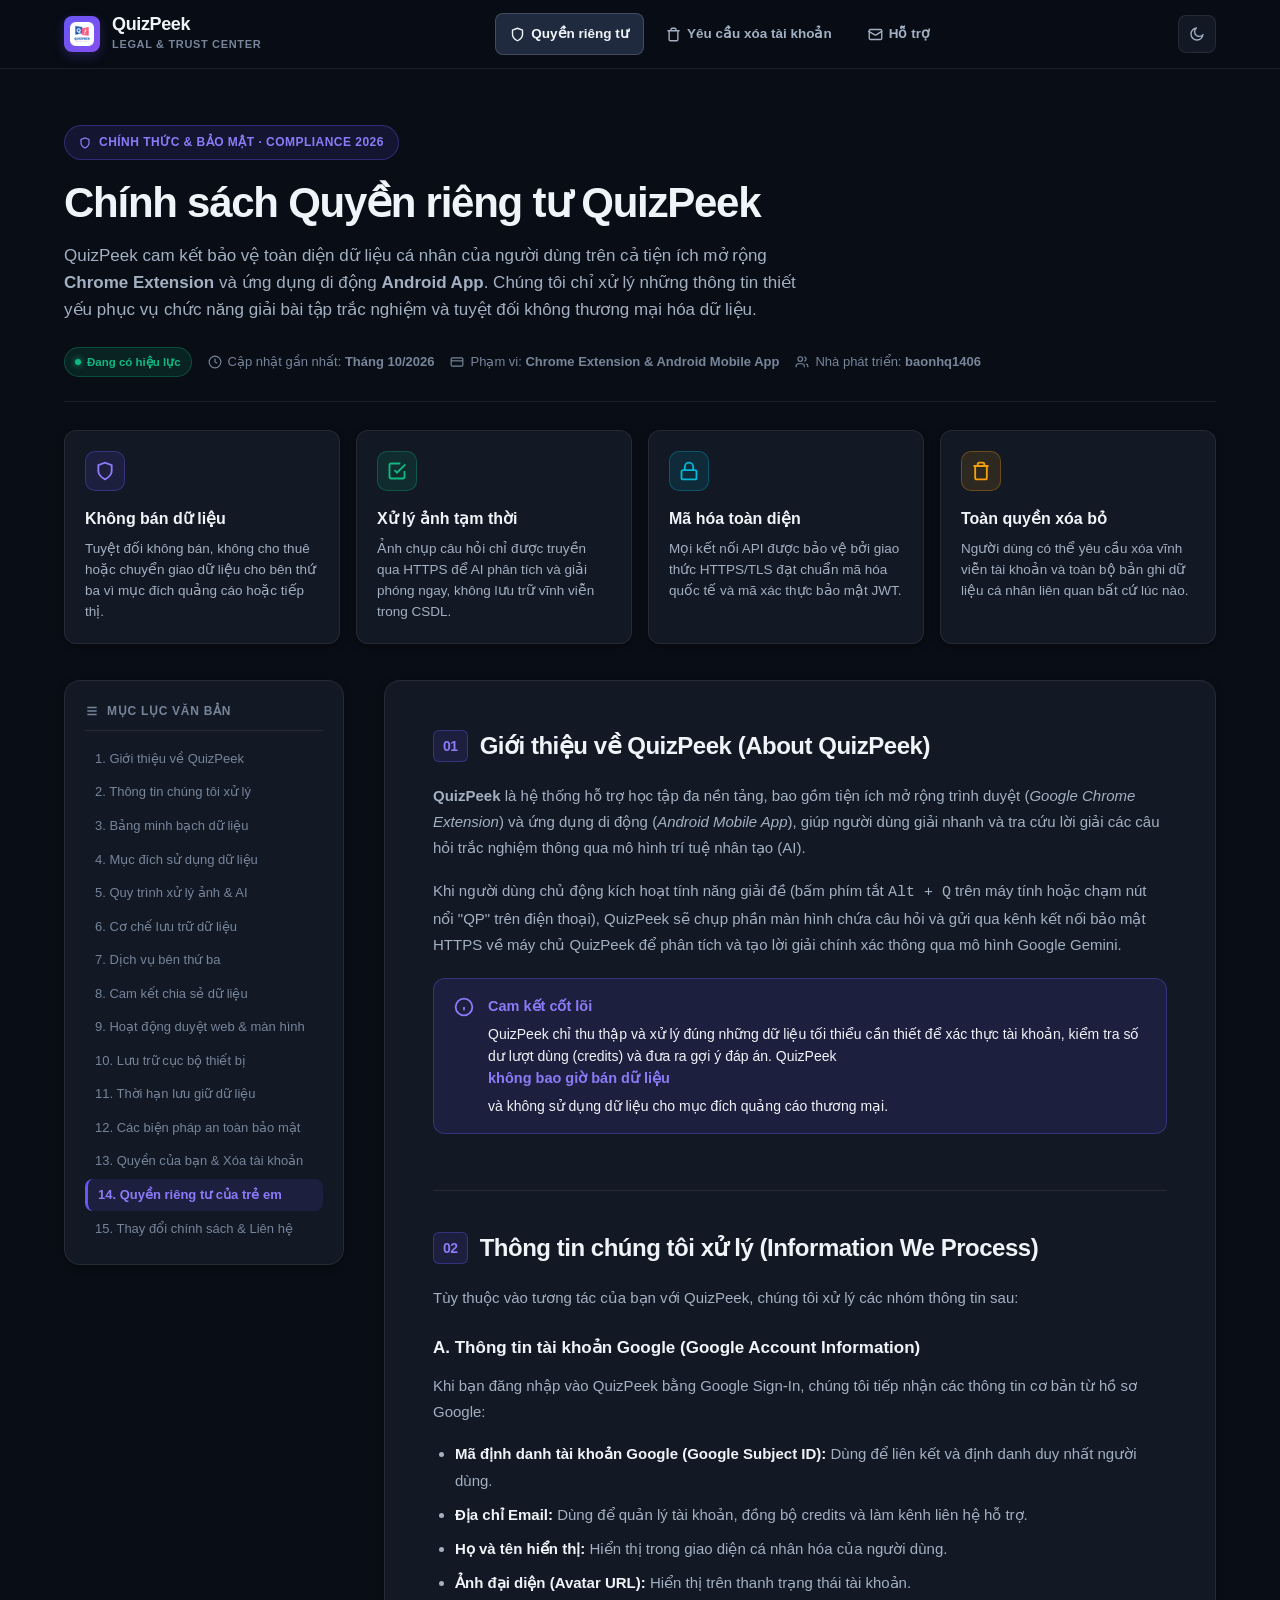
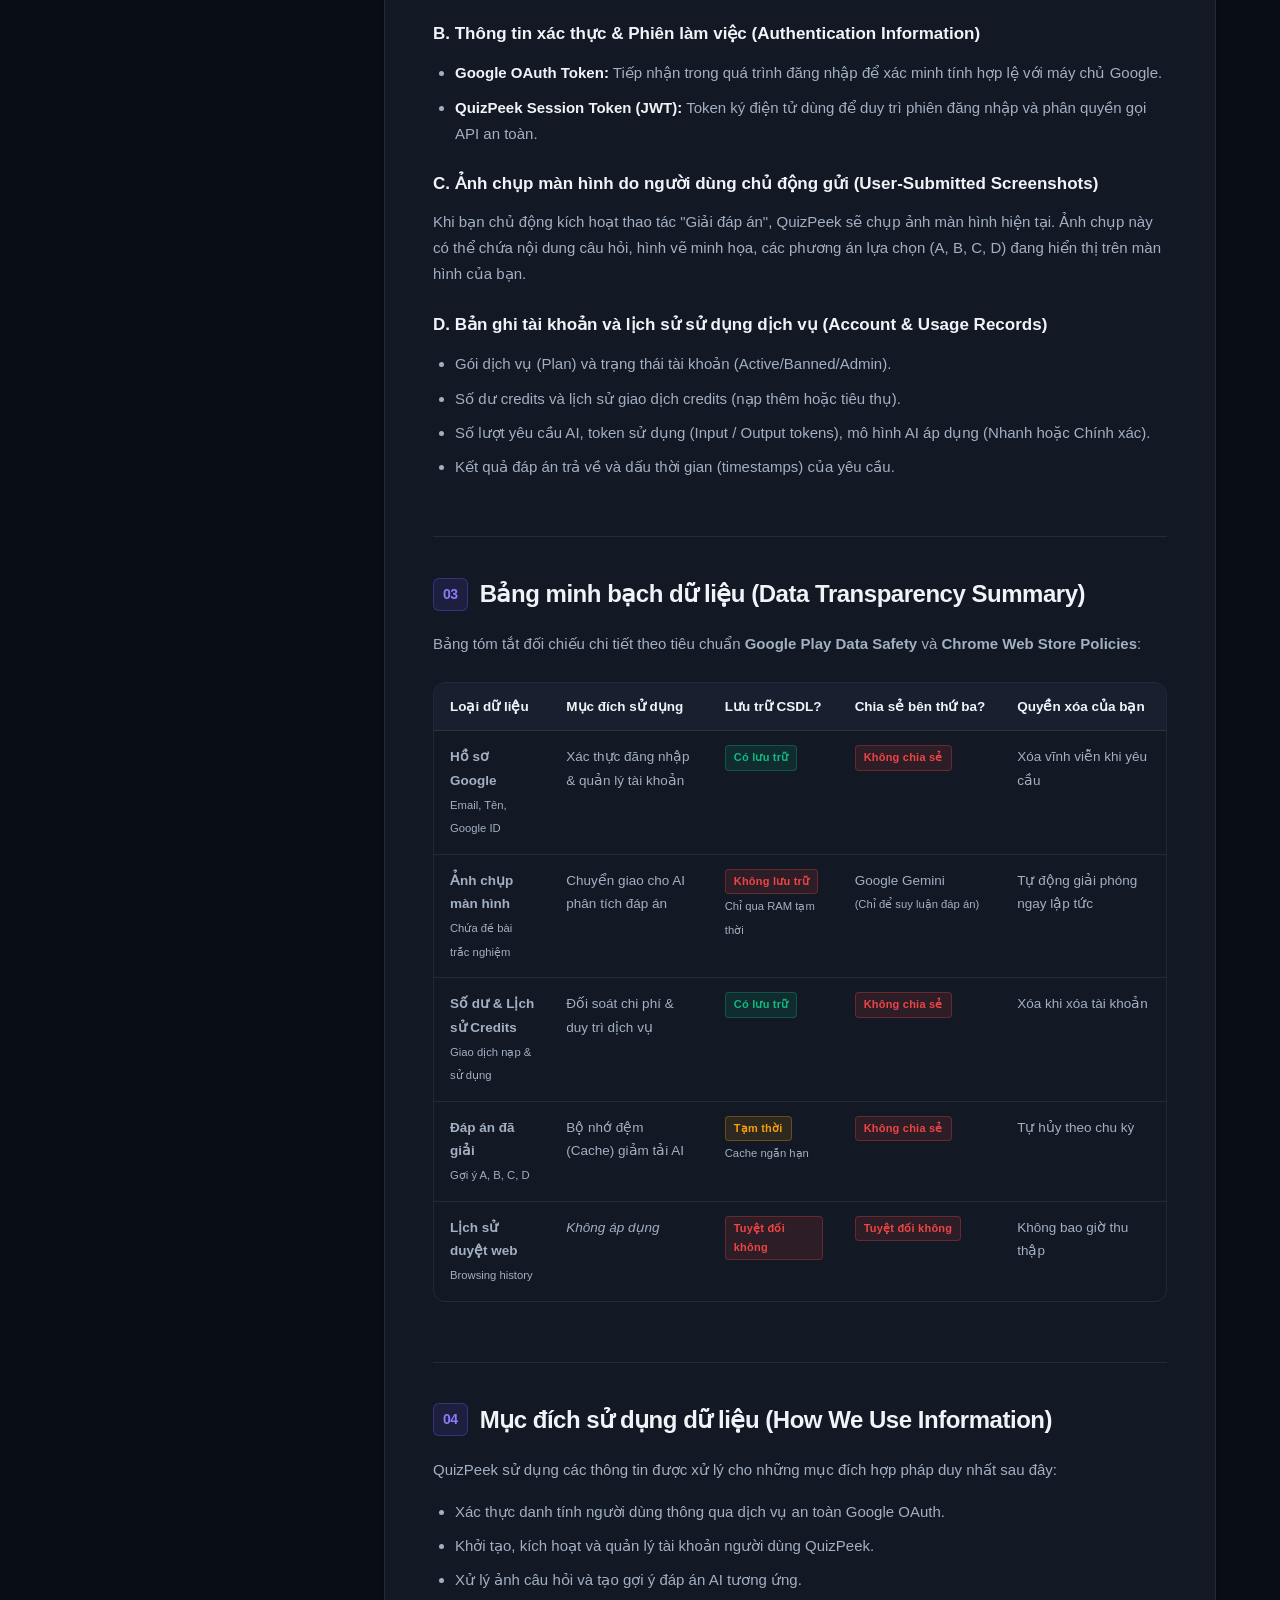
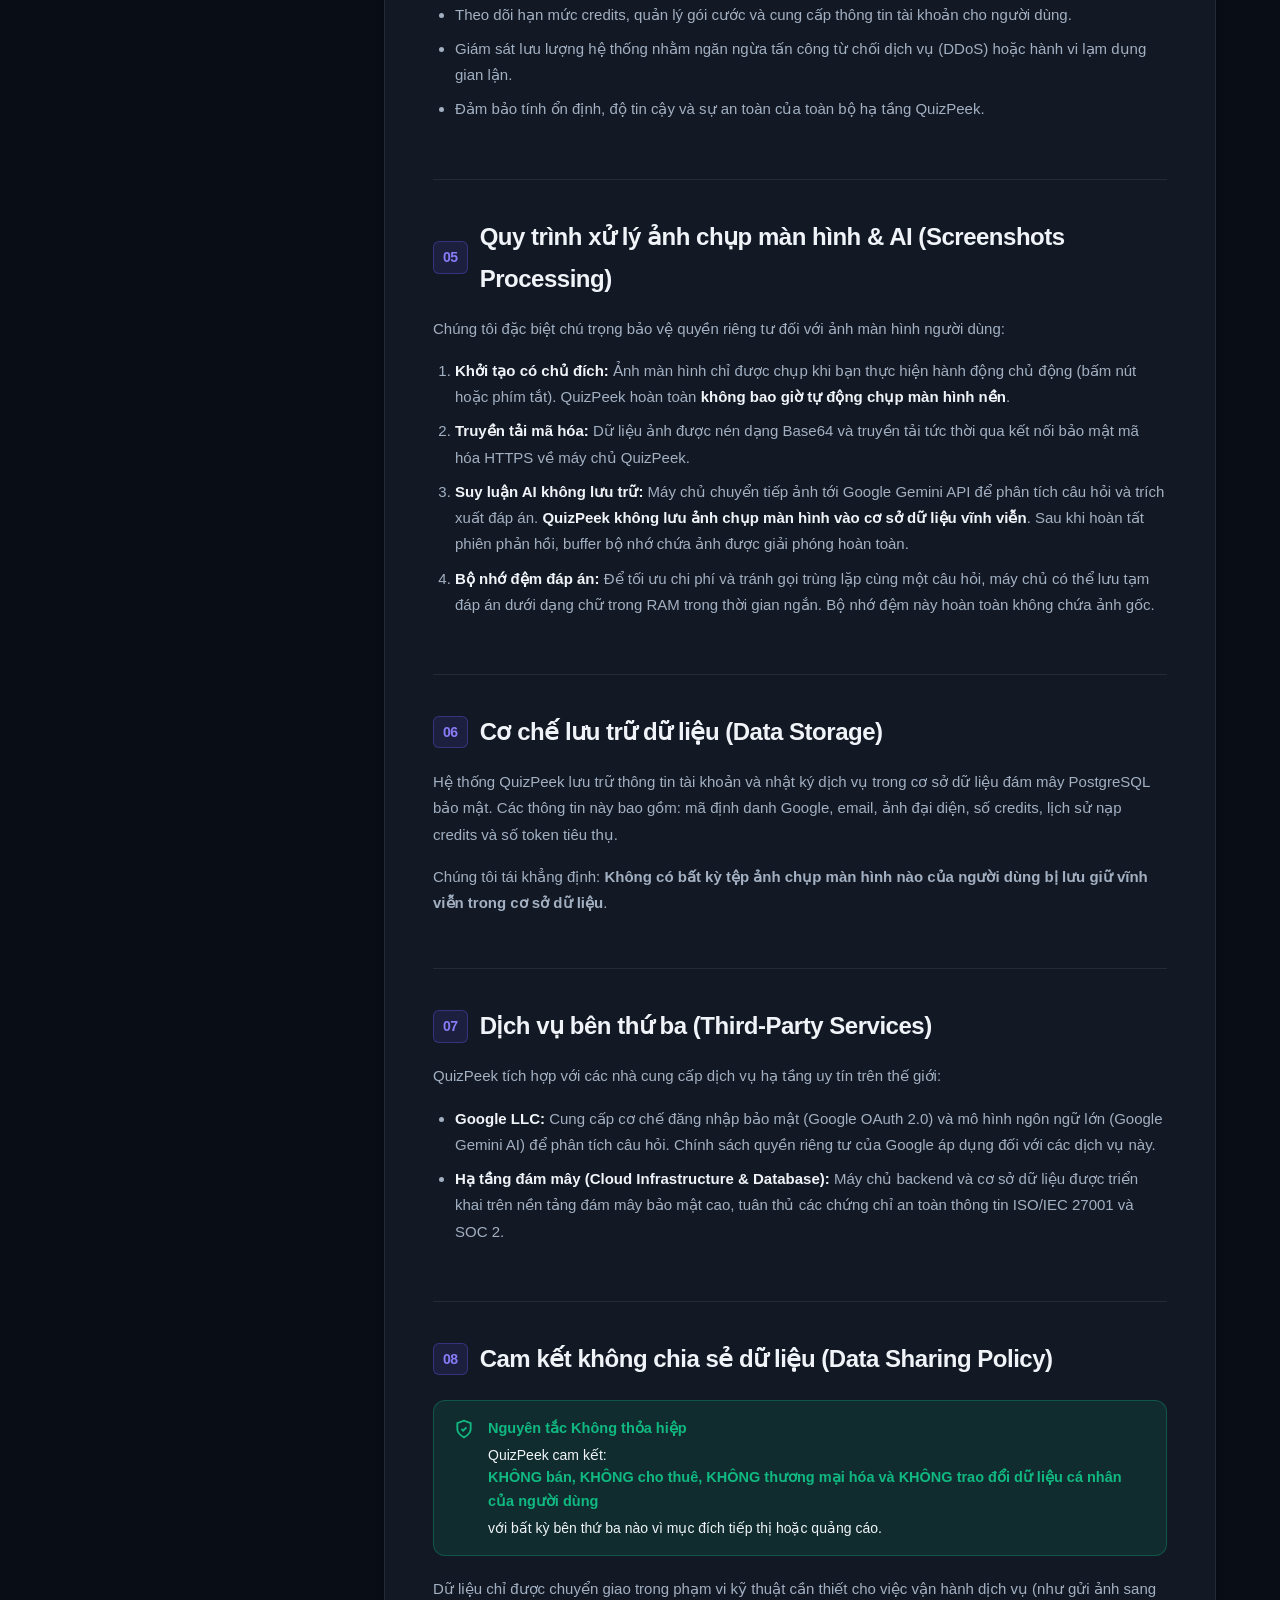
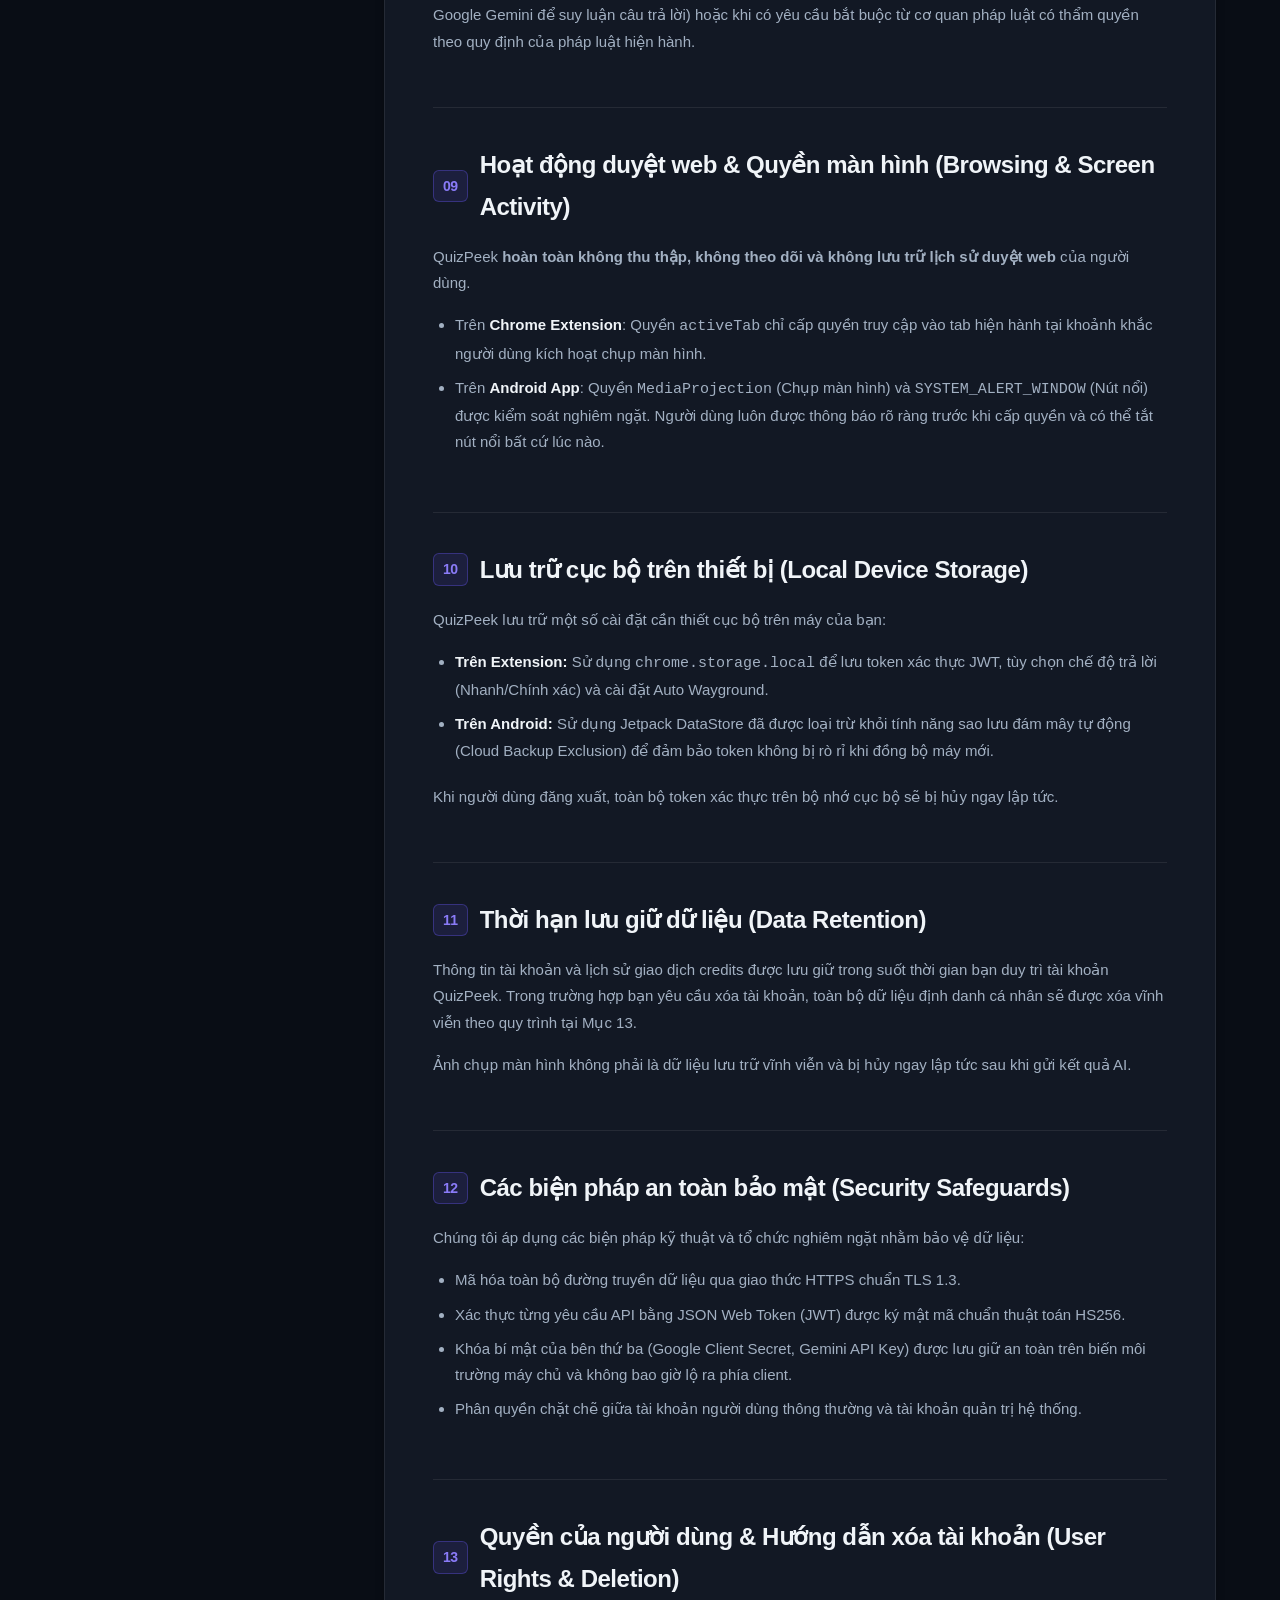
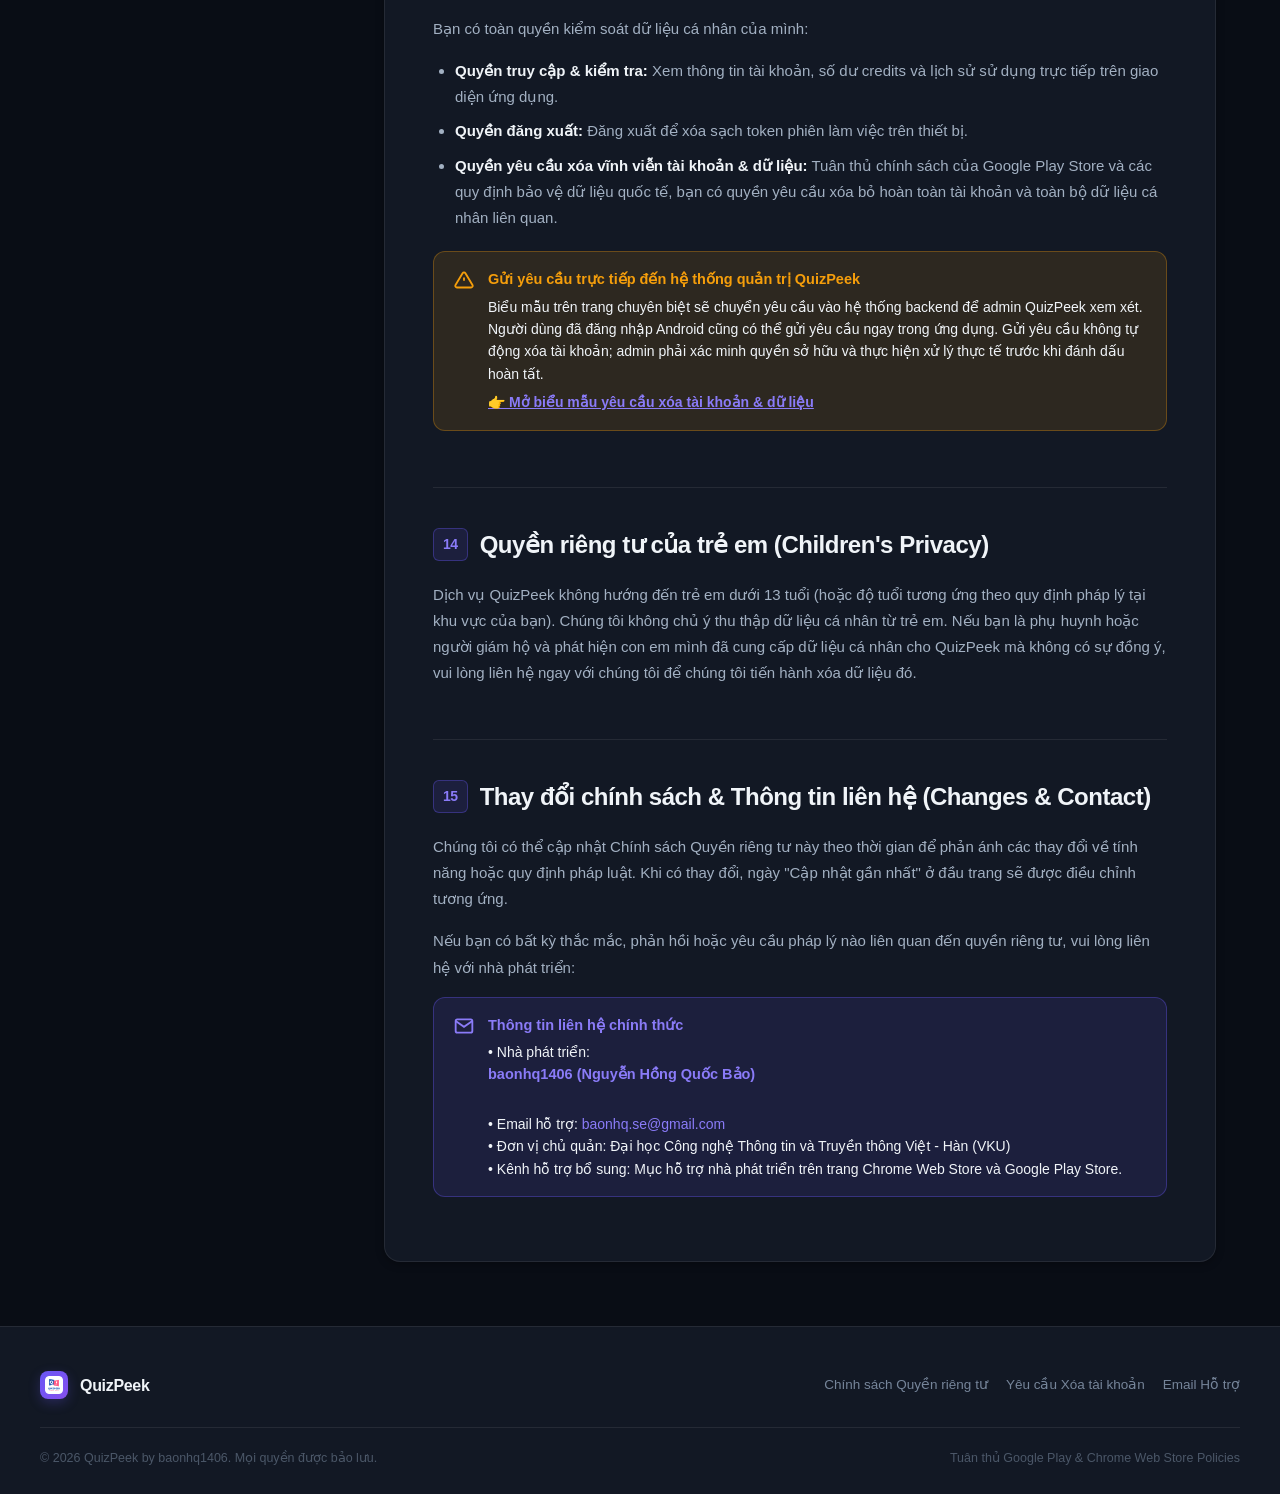
==== commit b75af697: "docs(privacy): explain admin-reviewed deletion request workflow" ====
--- a/index.html
+++ b/index.html
@@ -414,11 +414,11 @@
             <svg width="20" height="20" viewBox="0 0 24 24" fill="none" stroke="currentColor" stroke-width="2.2"><path d="M10.29 3.86L1.82 18a2 2 0 0 0 1.71 3h16.94a2 2 0 0 0 1.71-3L13.71 3.86a2 2 0 0 0-3.42 0z"/><line x1="12" y1="9" x2="12" y2="13"/><line x1="12" y1="17" x2="12.01" y2="17"/></svg>
           </div>
           <div class="callout-content">
-            <strong>Trang tiếp nhận yêu cầu xóa tài khoản chính thức</strong>
-            Để gửi yêu cầu xóa tài khoản và dữ liệu cá nhân theo quy định của Google Play, vui lòng truy cập trang tiếp nhận chuyên biệt của chúng tôi tại: 
+            <strong>Gửi yêu cầu trực tiếp đến hệ thống quản trị QuizPeek</strong>
+            Biểu mẫu trên trang chuyên biệt sẽ chuyển yêu cầu vào hệ thống backend để admin QuizPeek xem xét. Người dùng đã đăng nhập Android cũng có thể gửi yêu cầu ngay trong ứng dụng. Gửi yêu cầu không tự động xóa tài khoản; admin phải xác minh quyền sở hữu và thực hiện xử lý thực tế trước khi đánh dấu hoàn tất.
             <br>
             <a href="delete-account.html" style="font-weight: 750; text-decoration: underline; display: inline-block; margin-top: 6px;">
-              👉 Đi đến Trang Yêu cầu Xóa Tài khoản & Dữ liệu (delete-account.html)
+              👉 Mở biểu mẫu yêu cầu xóa tài khoản & dữ liệu
             </a>
           </div>
         </div>
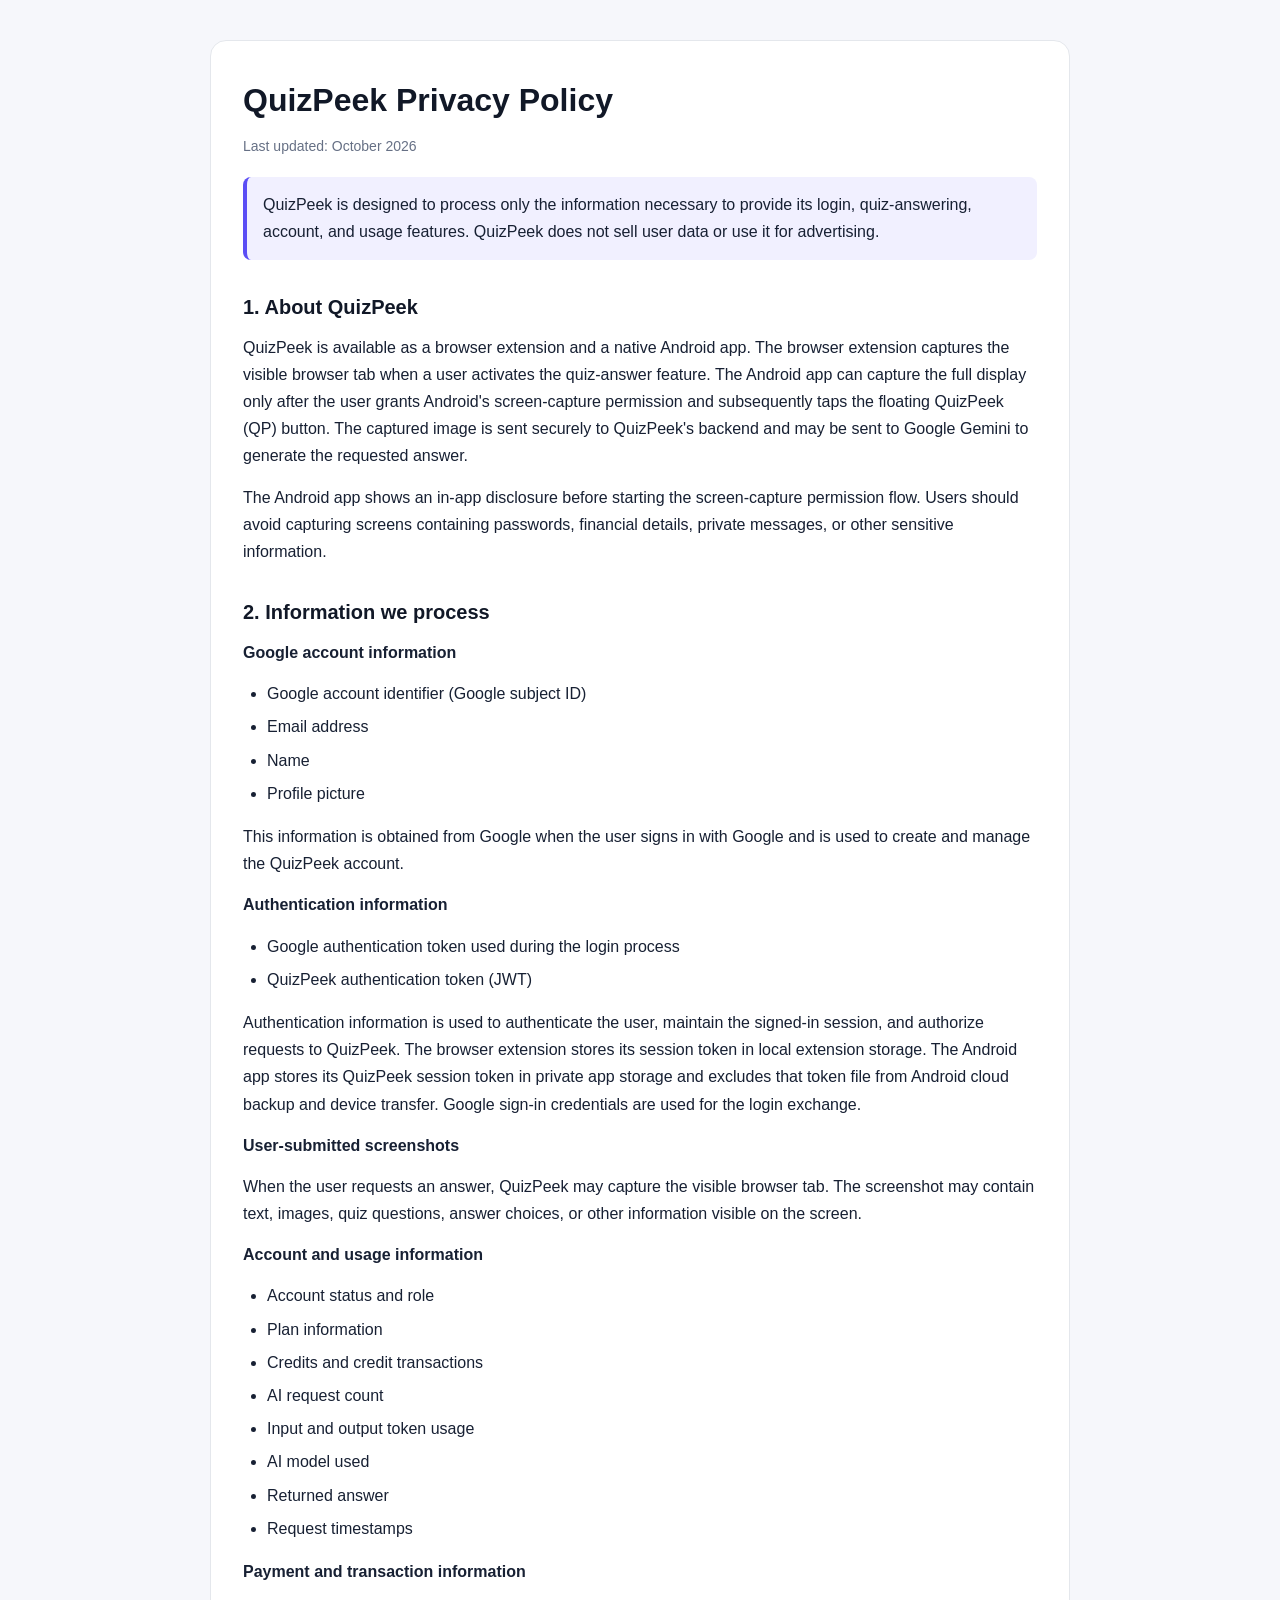
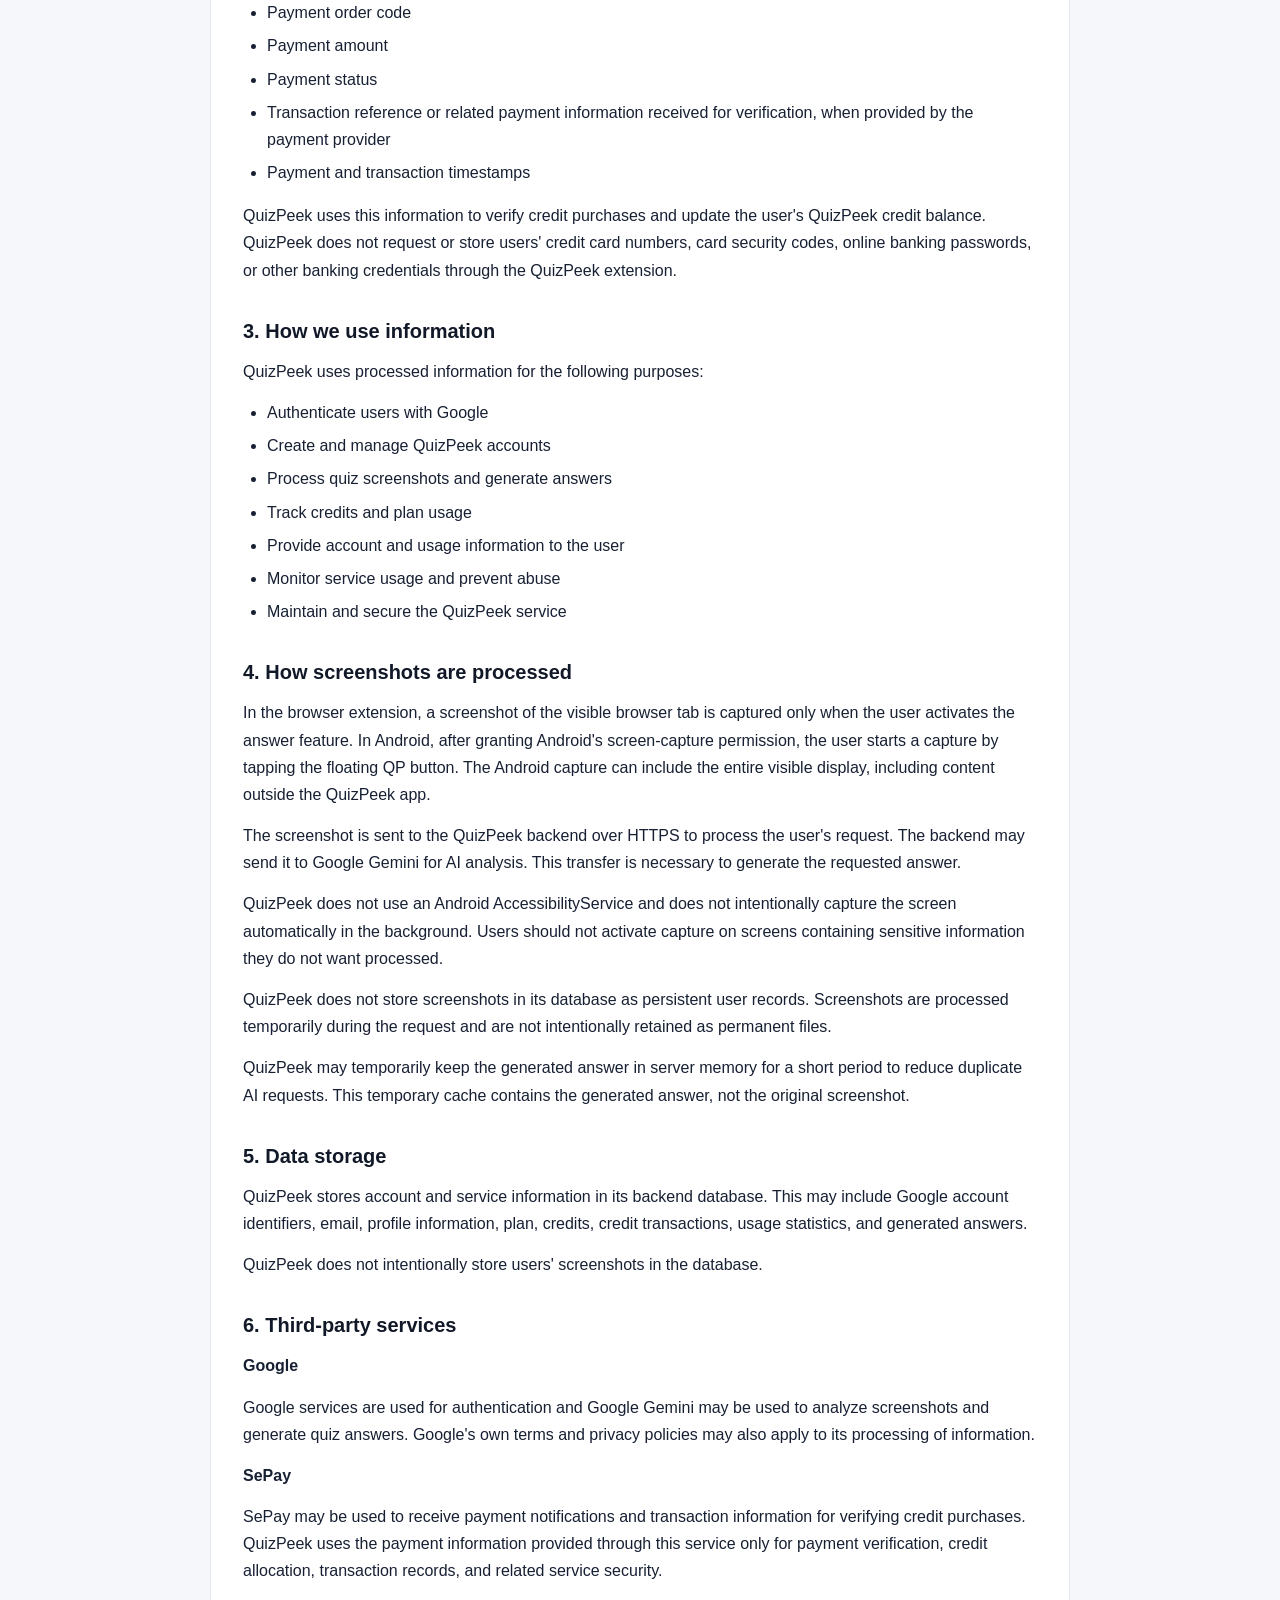
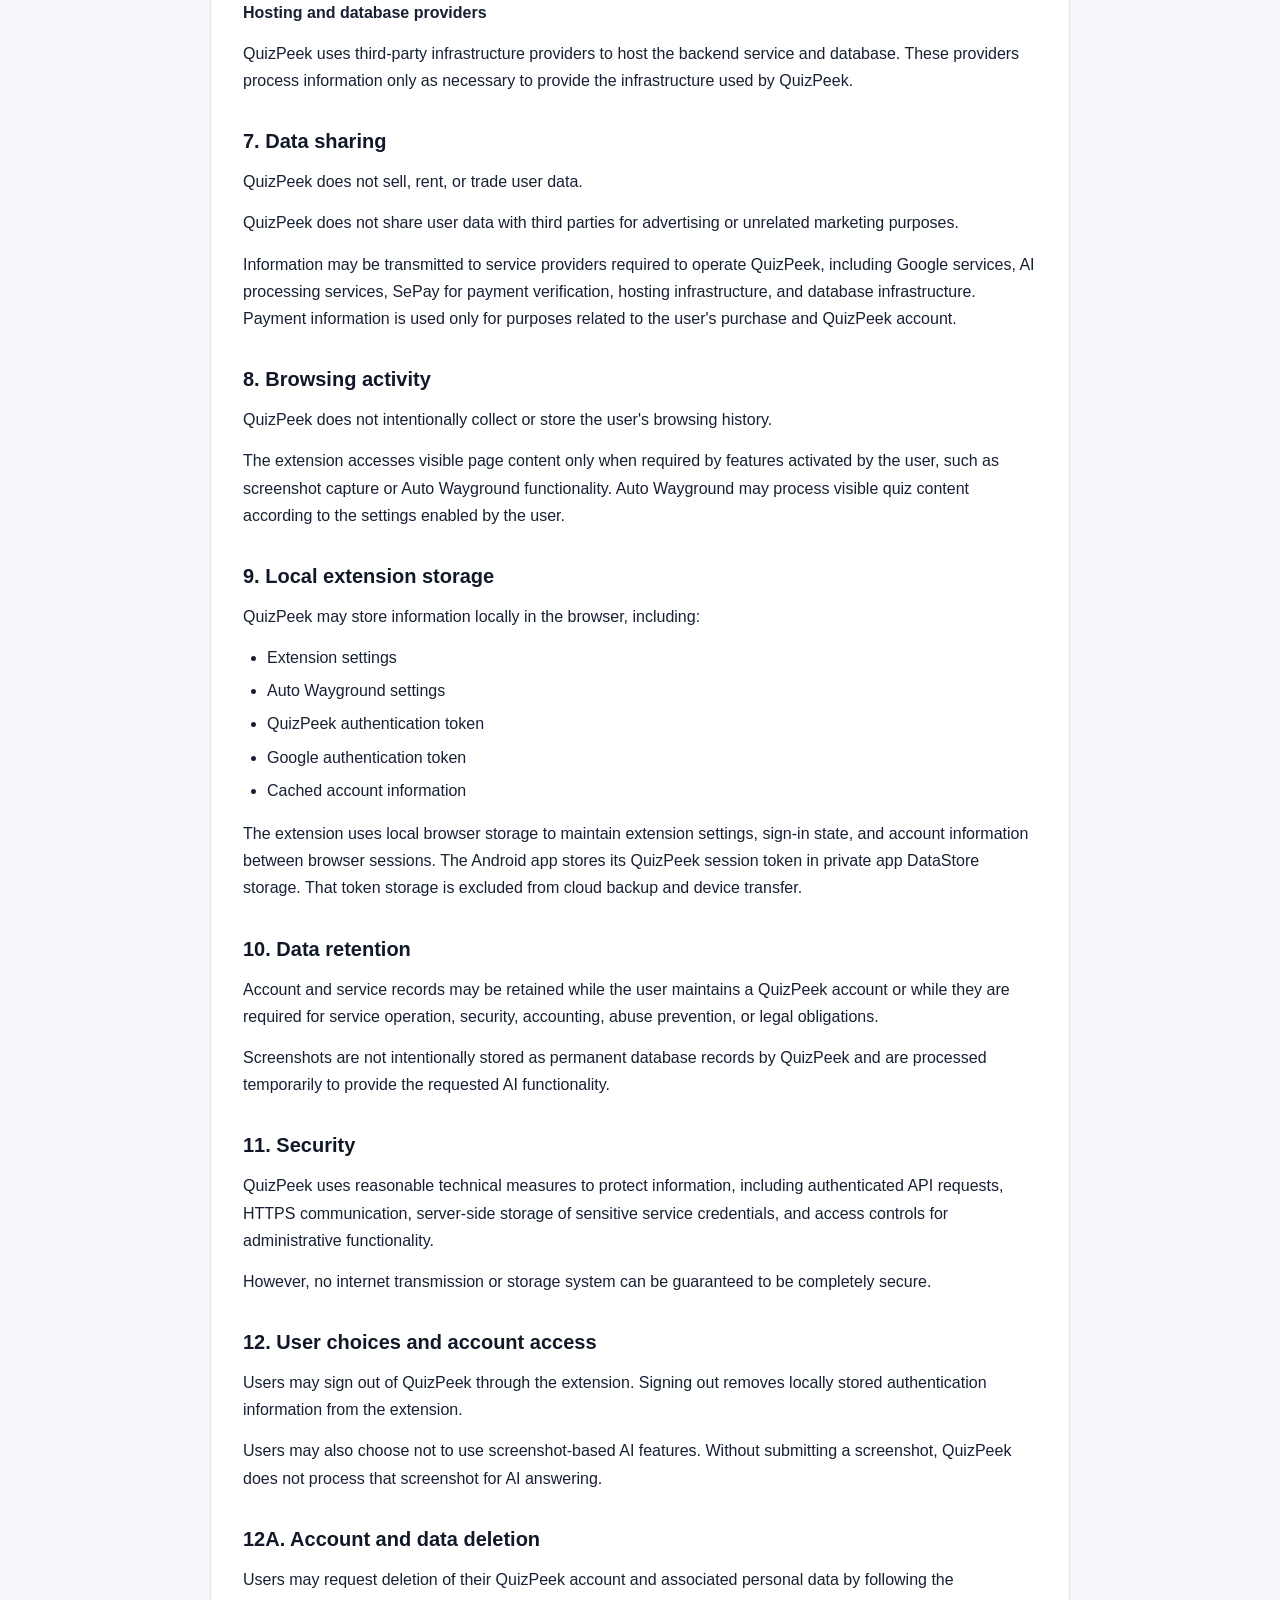
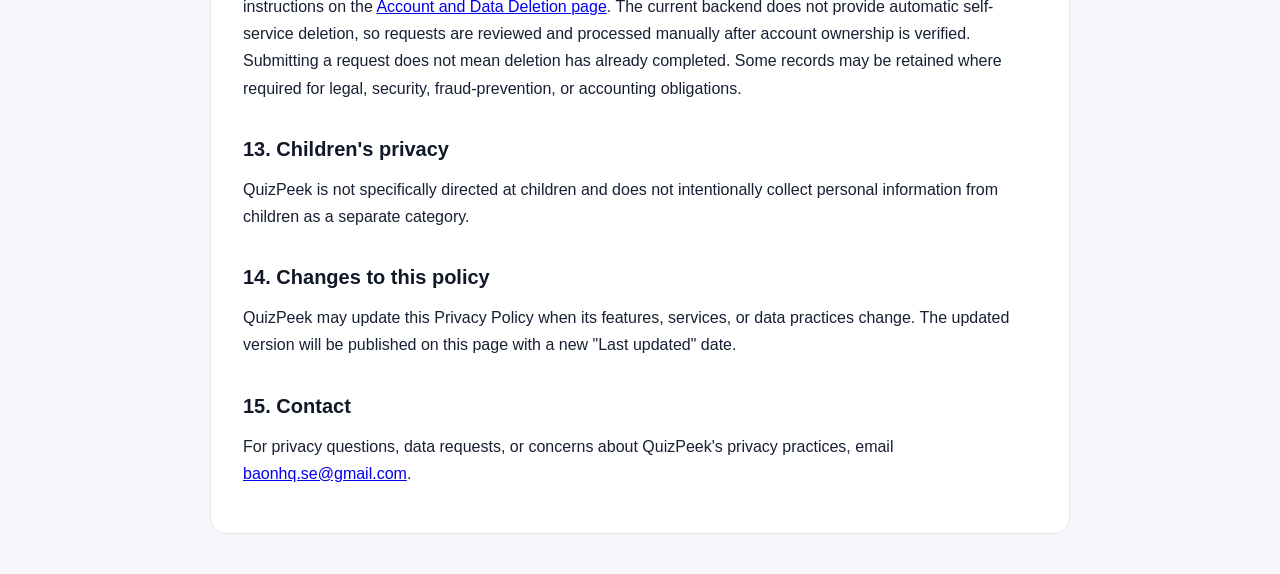
==== commit 39a76762: "revert: khôi phục nguyên trạng Privacy Policy và Yêu cầu xóa tài khoản bản cũ" ====
--- a/index.html
+++ b/index.html
@@ -1,534 +1,399 @@
 <!doctype html>
-<html lang="vi" data-theme="dark">
+<html lang="en">
 <head>
   <meta charset="UTF-8">
-  <meta name="viewport" content="width=device-width, initial-scale=1.0">
-  <meta name="description" content="Chính sách quyền riêng tư chính thức của QuizPeek (Chrome Extension & Android App) - Cam kết bảo mật, minh bạch và an toàn dữ liệu người dùng.">
-  <meta name="author" content="QuizPeek Team (baonhq1406)">
-  <link rel="icon" type="image/png" sizes="32x32" href="assets/icon32.png">
-  <link rel="apple-touch-icon" sizes="128x128" href="assets/icon128.png">
-  <title>Chính sách Quyền riêng tư — QuizPeek Privacy Policy</title>
-  <link rel="stylesheet" href="style.css">
+  <meta name="viewport" content="width=device-width, initial-scale=1">
+  <meta name="description" content="QuizPeek Privacy Policy">
+  <title>QuizPeek Privacy Policy</title>
+
+  <style>
+    :root {
+      --bg: #f6f7fb;
+      --card: #ffffff;
+      --text: #172033;
+      --muted: #667085;
+      --line: #e4e7ec;
+      --accent: #5b4df5;
+    }
+
+    * {
+      box-sizing: border-box;
+    }
+
+    body {
+      margin: 0;
+      background: var(--bg);
+      color: var(--text);
+      font: 16px/1.7 Arial, sans-serif;
+    }
+
+    main {
+      max-width: 860px;
+      margin: 40px auto;
+      padding: 32px;
+      background: var(--card);
+      border: 1px solid var(--line);
+      border-radius: 16px;
+    }
+
+    h1 {
+      margin: 0 0 8px;
+      font-size: 32px;
+      color: #111827;
+    }
+
+    h2 {
+      margin-top: 30px;
+      margin-bottom: 10px;
+      font-size: 20px;
+      color: #111827;
+    }
+
+    p {
+      margin: 8px 0 14px;
+    }
+
+    ul {
+      margin-top: 8px;
+      padding-left: 24px;
+    }
+
+    li {
+      margin: 6px 0;
+    }
+
+    .updated {
+      color: var(--muted);
+      font-size: 14px;
+    }
+
+    .note {
+      padding: 14px 16px;
+      margin: 18px 0;
+      background: #f1f0ff;
+      border-left: 4px solid var(--accent);
+      border-radius: 8px;
+    }
+
+    @media (max-width: 600px) {
+      main {
+        margin: 0;
+        padding: 22px 18px;
+        border-radius: 0;
+        border: 0;
+      }
+
+      h1 {
+        font-size: 27px;
+      }
+
+      h2 {
+        font-size: 18px;
+      }
+    }
+  </style>
 </head>
 
 <body>
-  <!-- ── Header & Navigation ── -->
-  <header class="site-header">
-    <div class="header-inner">
-      <a href="index.html" class="brand-link" title="QuizPeek Legal Center">
-        <div class="brand-logo-wrap">
-          <img src="assets/logo.png" alt="QuizPeek Logo" class="brand-logo-img">
-        </div>
-        <div class="brand-text">
-          <span class="brand-name">QuizPeek</span>
-          <span class="brand-tag">Legal & Trust Center</span>
-        </div>
-      </a>
-
-      <nav class="nav-menu" aria-label="Điều hướng">
-        <a href="index.html" class="nav-link is-active">
-          <svg width="15" height="15" viewBox="0 0 24 24" fill="none" stroke="currentColor" stroke-width="2.2" stroke-linecap="round" stroke-linejoin="round">
-            <path d="M12 22s8-4 8-10V5l-8-3-8 3v7c0 6 8 10 8 10z"/>
-          </svg>
-          <span>Quyền riêng tư</span>
-        </a>
-        <a href="delete-account.html" class="nav-link">
-          <svg width="15" height="15" viewBox="0 0 24 24" fill="none" stroke="currentColor" stroke-width="2.2" stroke-linecap="round" stroke-linejoin="round">
-            <path d="M3 6h18m-2 0v14a2 2 0 0 1-2 2H7a2 2 0 0 1-2-2V6m3 0V4a2 2 0 0 1 2-2h4a2 2 0 0 1 2 2v2"/>
-          </svg>
-          <span>Yêu cầu xóa tài khoản</span>
-        </a>
-        <a href="mailto:baonhq.se@gmail.com" class="nav-link">
-          <svg width="15" height="15" viewBox="0 0 24 24" fill="none" stroke="currentColor" stroke-width="2.2" stroke-linecap="round" stroke-linejoin="round">
-            <rect width="20" height="16" x="2" y="4" rx="2"/>
-            <path d="m22 7-8.97 5.7a1.94 1.94 0 0 1-2.06 0L1 7"/>
-          </svg>
-          <span>Hỗ trợ</span>
-        </a>
-      </nav>
-
-      <div class="header-actions">
-        <button id="themeToggle" class="theme-toggle-btn" type="button" aria-label="Chuyển chế độ sáng/tối" title="Đổi giao diện">
-          <svg id="iconMoon" width="16" height="16" viewBox="0 0 24 24" fill="none" stroke="currentColor" stroke-width="2" stroke-linecap="round" stroke-linejoin="round">
-            <path d="M21 12.79A9 9 0 1 1 11.21 3a7 7 0 1 0 9.79 9.79z"/>
-          </svg>
-          <svg id="iconSun" width="16" height="16" viewBox="0 0 24 24" fill="none" stroke="currentColor" stroke-width="2" stroke-linecap="round" stroke-linejoin="round" style="display: none;">
-            <circle cx="12" cy="12" r="5"/>
-            <line x1="12" y1="1" x2="12" y2="3"/>
-            <line x1="12" y1="21" x2="12" y2="23"/>
-            <line x1="4.22" y1="4.22" x2="5.64" y2="5.64"/>
-            <line x1="18.36" y1="18.36" x2="19.78" y2="19.78"/>
-            <line x1="1" y1="12" x2="3" y2="12"/>
-            <line x1="21" y1="12" x2="23" y2="12"/>
-            <line x1="4.22" y1="19.78" x2="5.64" y2="18.36"/>
-            <line x1="18.36" y1="5.64" x2="19.78" y2="4.22"/>
-          </svg>
-        </button>
-      </div>
+  <main>
+    <h1>QuizPeek Privacy Policy</h1>
+    <p class="updated">Last updated: October 2026</p>
+
+    <div class="note">
+      QuizPeek is designed to process only the information necessary
+      to provide its login, quiz-answering, account, and usage features.
+      QuizPeek does not sell user data or use it for advertising.
     </div>
-  </header>
-
-  <!-- ── Hero Banner ── -->
-  <section class="hero-section">
-    <div class="hero-pill-badge">
-      <svg width="12" height="12" viewBox="0 0 24 24" fill="none" stroke="currentColor" stroke-width="2.5">
-        <path d="M12 22s8-4 8-10V5l-8-3-8 3v7c0 6 8 10 8 10z"/>
-      </svg>
-      <span>CHÍNH THỨC & BẢO MẬT · COMPLIANCE 2026</span>
-    </div>
-
-    <h1 class="hero-title">Chính sách Quyền riêng tư QuizPeek</h1>
-    <p class="hero-subtitle">
-      QuizPeek cam kết bảo vệ toàn diện dữ liệu cá nhân của người dùng trên cả tiện ích mở rộng 
-      <strong>Chrome Extension</strong> và ứng dụng di động <strong>Android App</strong>. 
-      Chúng tôi chỉ xử lý những thông tin thiết yếu phục vụ chức năng giải bài tập trắc nghiệm và tuyệt đối không thương mại hóa dữ liệu.
-    </p>
-
-    <div class="hero-meta-bar">
-      <div class="meta-item">
-        <span class="status-badge">
-          <span class="status-dot"></span>
-          Đang có hiệu lực
-        </span>
-      </div>
-      <div class="meta-item">
-        <svg width="14" height="14" viewBox="0 0 24 24" fill="none" stroke="currentColor" stroke-width="2"><circle cx="12" cy="12" r="10"/><polyline points="12 6 12 12 16 14"/></svg>
-        <span>Cập nhật gần nhất: <strong>Tháng 10/2026</strong></span>
-      </div>
-      <div class="meta-item">
-        <svg width="14" height="14" viewBox="0 0 24 24" fill="none" stroke="currentColor" stroke-width="2"><rect width="20" height="14" x="2" y="5" rx="2"/><line x1="2" y1="10" x2="22" y2="10"/></svg>
-        <span>Phạm vi: <strong>Chrome Extension & Android Mobile App</strong></span>
-      </div>
-      <div class="meta-item">
-        <svg width="14" height="14" viewBox="0 0 24 24" fill="none" stroke="currentColor" stroke-width="2"><path d="M16 21v-2a4 4 0 0 0-4-4H6a4 4 0 0 0-4 4v2"/><circle cx="9" cy="7" r="4"/><path d="M22 21v-2a4 4 0 0 0-3-3.87"/><path d="M16 3.13a4 4 0 0 1 0 7.75"/></svg>
-        <span>Nhà phát triển: <strong>baonhq1406</strong></span>
-      </div>
-    </div>
-
-    <!-- Quick Highlights Grid -->
-    <div class="highlights-grid">
-      <div class="highlight-card">
-        <div class="highlight-icon-wrap purple">
-          <svg width="20" height="20" viewBox="0 0 24 24" fill="none" stroke="currentColor" stroke-width="2.2"><path d="M12 22s8-4 8-10V5l-8-3-8 3v7c0 6 8 10 8 10z"/></svg>
-        </div>
-        <h3>Không bán dữ liệu</h3>
-        <p>Tuyệt đối không bán, không cho thuê hoặc chuyển giao dữ liệu cho bên thứ ba vì mục đích quảng cáo hoặc tiếp thị.</p>
-      </div>
-
-      <div class="highlight-card">
-        <div class="highlight-icon-wrap green">
-          <svg width="20" height="20" viewBox="0 0 24 24" fill="none" stroke="currentColor" stroke-width="2.2"><path d="M21 12v7a2 2 0 0 1-2 2H5a2 2 0 0 1-2-2V5a2 2 0 0 1 2-2h11"/><polyline points="9 11 12 14 22 4"/></svg>
-        </div>
-        <h3>Xử lý ảnh tạm thời</h3>
-        <p>Ảnh chụp câu hỏi chỉ được truyền qua HTTPS để AI phân tích và giải phóng ngay, không lưu trữ vĩnh viễn trong CSDL.</p>
-      </div>
-
-      <div class="highlight-card">
-        <div class="highlight-icon-wrap cyan">
-          <svg width="20" height="20" viewBox="0 0 24 24" fill="none" stroke="currentColor" stroke-width="2.2"><rect width="18" height="11" x="3" y="11" rx="2" ry="2"/><path d="M7 11V7a5 5 0 0 1 10 0v4"/></svg>
-        </div>
-        <h3>Mã hóa toàn diện</h3>
-        <p>Mọi kết nối API được bảo vệ bởi giao thức HTTPS/TLS đạt chuẩn mã hóa quốc tế và mã xác thực bảo mật JWT.</p>
-      </div>
-
-      <div class="highlight-card">
-        <div class="highlight-icon-wrap amber">
-          <svg width="20" height="20" viewBox="0 0 24 24" fill="none" stroke="currentColor" stroke-width="2.2"><path d="M3 6h18m-2 0v14a2 2 0 0 1-2 2H7a2 2 0 0 1-2-2V6m3 0V4a2 2 0 0 1 2-2h4a2 2 0 0 1 2 2v2"/></svg>
-        </div>
-        <h3>Toàn quyền xóa bỏ</h3>
-        <p>Người dùng có thể yêu cầu xóa vĩnh viễn tài khoản và toàn bộ bản ghi dữ liệu cá nhân liên quan bất cứ lúc nào.</p>
-      </div>
-    </div>
-  </section>
-
-  <!-- ── Main Content Layout ── -->
-  <main class="main-wrapper">
-    <!-- Sticky Table of Contents -->
-    <aside class="sidebar-nav" aria-label="Mục lục chính sách">
-      <div class="sidebar-title">
-        <svg width="14" height="14" viewBox="0 0 24 24" fill="none" stroke="currentColor" stroke-width="2.2"><line x1="4" y1="6" x2="20" y2="6"/><line x1="4" y1="12" x2="20" y2="12"/><line x1="4" y1="18" x2="20" y2="18"/></svg>
-        <span>Mục lục văn bản</span>
-      </div>
-      <ul class="toc-list" id="tocList">
-        <li><a href="#sec-1" class="toc-link is-active">1. Giới thiệu về QuizPeek</a></li>
-        <li><a href="#sec-2" class="toc-link">2. Thông tin chúng tôi xử lý</a></li>
-        <li><a href="#sec-3" class="toc-link">3. Bảng minh bạch dữ liệu</a></li>
-        <li><a href="#sec-4" class="toc-link">4. Mục đích sử dụng dữ liệu</a></li>
-        <li><a href="#sec-5" class="toc-link">5. Quy trình xử lý ảnh & AI</a></li>
-        <li><a href="#sec-6" class="toc-link">6. Cơ chế lưu trữ dữ liệu</a></li>
-        <li><a href="#sec-7" class="toc-link">7. Dịch vụ bên thứ ba</a></li>
-        <li><a href="#sec-8" class="toc-link">8. Cam kết chia sẻ dữ liệu</a></li>
-        <li><a href="#sec-9" class="toc-link">9. Hoạt động duyệt web & màn hình</a></li>
-        <li><a href="#sec-10" class="toc-link">10. Lưu trữ cục bộ thiết bị</a></li>
-        <li><a href="#sec-11" class="toc-link">11. Thời hạn lưu giữ dữ liệu</a></li>
-        <li><a href="#sec-12" class="toc-link">12. Các biện pháp an toàn bảo mật</a></li>
-        <li><a href="#sec-13" class="toc-link">13. Quyền của bạn & Xóa tài khoản</a></li>
-        <li><a href="#sec-14" class="toc-link">14. Quyền riêng tư của trẻ em</a></li>
-        <li><a href="#sec-15" class="toc-link">15. Thay đổi chính sách & Liên hệ</a></li>
-      </ul>
-    </aside>
-
-    <!-- Document Article -->
-    <article class="document-article">
-
-      <!-- Section 1 -->
-      <section class="article-section" id="sec-1">
-        <h2><span class="section-number">01</span> Giới thiệu về QuizPeek (About QuizPeek)</h2>
-        <p>
-          <strong>QuizPeek</strong> là hệ thống hỗ trợ học tập đa nền tảng, bao gồm tiện ích mở rộng trình duyệt 
-          (<em>Google Chrome Extension</em>) và ứng dụng di động (<em>Android Mobile App</em>), giúp người dùng giải nhanh 
-          và tra cứu lời giải các câu hỏi trắc nghiệm thông qua mô hình trí tuệ nhân tạo (AI).
-        </p>
-        <p>
-          Khi người dùng chủ động kích hoạt tính năng giải đề (bấm phím tắt <code>Alt + Q</code> trên máy tính hoặc chạm nút nổi "QP" trên điện thoại), 
-          QuizPeek sẽ chụp phần màn hình chứa câu hỏi và gửi qua kênh kết nối bảo mật HTTPS về máy chủ QuizPeek để phân tích và tạo lời giải chính xác thông qua mô hình Google Gemini.
-        </p>
-        <div class="callout-box info">
-          <div class="callout-icon">
-            <svg width="20" height="20" viewBox="0 0 24 24" fill="none" stroke="currentColor" stroke-width="2.2"><circle cx="12" cy="12" r="10"/><line x1="12" y1="16" x2="12" y2="12"/><line x1="12" y1="8" x2="12.01" y2="8"/></svg>
-          </div>
-          <div class="callout-content">
-            <strong>Cam kết cốt lõi</strong>
-            QuizPeek chỉ thu thập và xử lý đúng những dữ liệu tối thiểu cần thiết để xác thực tài khoản, kiểm tra số dư lượt dùng (credits) và đưa ra gợi ý đáp án. QuizPeek <strong>không bao giờ bán dữ liệu</strong> và không sử dụng dữ liệu cho mục đích quảng cáo thương mại.
-          </div>
-        </div>
-      </section>
-
-      <!-- Section 2 -->
-      <section class="article-section" id="sec-2">
-        <h2><span class="section-number">02</span> Thông tin chúng tôi xử lý (Information We Process)</h2>
-        <p>Tùy thuộc vào tương tác của bạn với QuizPeek, chúng tôi xử lý các nhóm thông tin sau:</p>
-
-        <h3>A. Thông tin tài khoản Google (Google Account Information)</h3>
-        <p>Khi bạn đăng nhập vào QuizPeek bằng Google Sign-In, chúng tôi tiếp nhận các thông tin cơ bản từ hồ sơ Google:</p>
-        <ul>
-          <li><strong>Mã định danh tài khoản Google (Google Subject ID):</strong> Dùng để liên kết và định danh duy nhất người dùng.</li>
-          <li><strong>Địa chỉ Email:</strong> Dùng để quản lý tài khoản, đồng bộ credits và làm kênh liên hệ hỗ trợ.</li>
-          <li><strong>Họ và tên hiển thị:</strong> Hiển thị trong giao diện cá nhân hóa của người dùng.</li>
-          <li><strong>Ảnh đại diện (Avatar URL):</strong> Hiển thị trên thanh trạng thái tài khoản.</li>
-        </ul>
-
-        <h3>B. Thông tin xác thực & Phiên làm việc (Authentication Information)</h3>
-        <ul>
-          <li><strong>Google OAuth Token:</strong> Tiếp nhận trong quá trình đăng nhập để xác minh tính hợp lệ với máy chủ Google.</li>
-          <li><strong>QuizPeek Session Token (JWT):</strong> Token ký điện tử dùng để duy trì phiên đăng nhập và phân quyền gọi API an toàn.</li>
-        </ul>
-
-        <h3>C. Ảnh chụp màn hình do người dùng chủ động gửi (User-Submitted Screenshots)</h3>
-        <p>
-          Khi bạn chủ động kích hoạt thao tác "Giải đáp án", QuizPeek sẽ chụp ảnh màn hình hiện tại. Ảnh chụp này có thể chứa nội dung câu hỏi, 
-          hình vẽ minh họa, các phương án lựa chọn (A, B, C, D) đang hiển thị trên màn hình của bạn.
-        </p>
-
-        <h3>D. Bản ghi tài khoản và lịch sử sử dụng dịch vụ (Account & Usage Records)</h3>
-        <ul>
-          <li>Gói dịch vụ (Plan) và trạng thái tài khoản (Active/Banned/Admin).</li>
-          <li>Số dư credits và lịch sử giao dịch credits (nạp thêm hoặc tiêu thụ).</li>
-          <li>Số lượt yêu cầu AI, token sử dụng (Input / Output tokens), mô hình AI áp dụng (Nhanh hoặc Chính xác).</li>
-          <li>Kết quả đáp án trả về và dấu thời gian (timestamps) của yêu cầu.</li>
-        </ul>
-      </section>
-
-      <!-- Section 3 -->
-      <section class="article-section" id="sec-3">
-        <h2><span class="section-number">03</span> Bảng minh bạch dữ liệu (Data Transparency Summary)</h2>
-        <p>Bảng tóm tắt đối chiếu chi tiết theo tiêu chuẩn <strong>Google Play Data Safety</strong> và <strong>Chrome Web Store Policies</strong>:</p>
-
-        <div class="table-responsive">
-          <table class="data-table">
-            <thead>
-              <tr>
-                <th>Loại dữ liệu</th>
-                <th>Mục đích sử dụng</th>
-                <th>Lưu trữ CSDL?</th>
-                <th>Chia sẻ bên thứ ba?</th>
-                <th>Quyền xóa của bạn</th>
-              </tr>
-            </thead>
-            <tbody>
-              <tr>
-                <td><strong>Hồ sơ Google</strong><br><small>Email, Tên, Google ID</small></td>
-                <td>Xác thực đăng nhập & quản lý tài khoản</td>
-                <td><span class="badge-tag yes">Có lưu trữ</span></td>
-                <td><span class="badge-tag no">Không chia sẻ</span></td>
-                <td>Xóa vĩnh viễn khi yêu cầu</td>
-              </tr>
-              <tr>
-                <td><strong>Ảnh chụp màn hình</strong><br><small>Chứa đề bài trắc nghiệm</small></td>
-                <td>Chuyển giao cho AI phân tích đáp án</td>
-                <td><span class="badge-tag no">Không lưu trữ</span><br><small>Chỉ qua RAM tạm thời</small></td>
-                <td>Google Gemini<br><small>(Chỉ để suy luận đáp án)</small></td>
-                <td>Tự động giải phóng ngay lập tức</td>
-              </tr>
-              <tr>
-                <td><strong>Số dư & Lịch sử Credits</strong><br><small>Giao dịch nạp & sử dụng</small></td>
-                <td>Đối soát chi phí & duy trì dịch vụ</td>
-                <td><span class="badge-tag yes">Có lưu trữ</span></td>
-                <td><span class="badge-tag no">Không chia sẻ</span></td>
-                <td>Xóa khi xóa tài khoản</td>
-              </tr>
-              <tr>
-                <td><strong>Đáp án đã giải</strong><br><small>Gợi ý A, B, C, D</small></td>
-                <td>Bộ nhớ đệm (Cache) giảm tải AI</td>
-                <td><span class="badge-tag temp">Tạm thời</span><br><small>Cache ngắn hạn</small></td>
-                <td><span class="badge-tag no">Không chia sẻ</span></td>
-                <td>Tự hủy theo chu kỳ</td>
-              </tr>
-              <tr>
-                <td><strong>Lịch sử duyệt web</strong><br><small>Browsing history</small></td>
-                <td><em>Không áp dụng</em></td>
-                <td><span class="badge-tag no">Tuyệt đối không</span></td>
-                <td><span class="badge-tag no">Tuyệt đối không</span></td>
-                <td>Không bao giờ thu thập</td>
-              </tr>
-            </tbody>
-          </table>
-        </div>
-      </section>
-
-      <!-- Section 4 -->
-      <section class="article-section" id="sec-4">
-        <h2><span class="section-number">04</span> Mục đích sử dụng dữ liệu (How We Use Information)</h2>
-        <p>QuizPeek sử dụng các thông tin được xử lý cho những mục đích hợp pháp duy nhất sau đây:</p>
-        <ul>
-          <li>Xác thực danh tính người dùng thông qua dịch vụ an toàn Google OAuth.</li>
-          <li>Khởi tạo, kích hoạt và quản lý tài khoản người dùng QuizPeek.</li>
-          <li>Xử lý ảnh câu hỏi và tạo gợi ý đáp án AI tương ứng.</li>
-          <li>Theo dõi hạn mức credits, quản lý gói cước và cung cấp thông tin tài khoản cho người dùng.</li>
-          <li>Giám sát lưu lượng hệ thống nhằm ngăn ngừa tấn công từ chối dịch vụ (DDoS) hoặc hành vi lạm dụng gian lận.</li>
-          <li>Đảm bảo tính ổn định, độ tin cậy và sự an toàn của toàn bộ hạ tầng QuizPeek.</li>
-        </ul>
-      </section>
-
-      <!-- Section 5 -->
-      <section class="article-section" id="sec-5">
-        <h2><span class="section-number">05</span> Quy trình xử lý ảnh chụp màn hình & AI (Screenshots Processing)</h2>
-        <p>Chúng tôi đặc biệt chú trọng bảo vệ quyền riêng tư đối với ảnh màn hình người dùng:</p>
-        <ol>
-          <li><strong>Khởi tạo có chủ đích:</strong> Ảnh màn hình chỉ được chụp khi bạn thực hiện hành động chủ động (bấm nút hoặc phím tắt). QuizPeek hoàn toàn <strong>không bao giờ tự động chụp màn hình nền</strong>.</li>
-          <li><strong>Truyền tải mã hóa:</strong> Dữ liệu ảnh được nén dạng Base64 và truyền tải tức thời qua kết nối bảo mật mã hóa HTTPS về máy chủ QuizPeek.</li>
-          <li><strong>Suy luận AI không lưu trữ:</strong> Máy chủ chuyển tiếp ảnh tới Google Gemini API để phân tích câu hỏi và trích xuất đáp án. <strong>QuizPeek không lưu ảnh chụp màn hình vào cơ sở dữ liệu vĩnh viễn</strong>. Sau khi hoàn tất phiên phản hồi, buffer bộ nhớ chứa ảnh được giải phóng hoàn toàn.</li>
-          <li><strong>Bộ nhớ đệm đáp án:</strong> Để tối ưu chi phí và tránh gọi trùng lặp cùng một câu hỏi, máy chủ có thể lưu tạm đáp án dưới dạng chữ trong RAM trong thời gian ngắn. Bộ nhớ đệm này hoàn toàn không chứa ảnh gốc.</li>
-        </ol>
-      </section>
-
-      <!-- Section 6 -->
-      <section class="article-section" id="sec-6">
-        <h2><span class="section-number">06</span> Cơ chế lưu trữ dữ liệu (Data Storage)</h2>
-        <p>
-          Hệ thống QuizPeek lưu trữ thông tin tài khoản và nhật ký dịch vụ trong cơ sở dữ liệu đám mây PostgreSQL bảo mật. 
-          Các thông tin này bao gồm: mã định danh Google, email, ảnh đại diện, số credits, lịch sử nạp credits và số token tiêu thụ.
-        </p>
-        <p>
-          Chúng tôi tái khẳng định: <strong>Không có bất kỳ tệp ảnh chụp màn hình nào của người dùng bị lưu giữ vĩnh viễn trong cơ sở dữ liệu</strong>.
-        </p>
-      </section>
-
-      <!-- Section 7 -->
-      <section class="article-section" id="sec-7">
-        <h2><span class="section-number">07</span> Dịch vụ bên thứ ba (Third-Party Services)</h2>
-        <p>QuizPeek tích hợp với các nhà cung cấp dịch vụ hạ tầng uy tín trên thế giới:</p>
-        <ul>
-          <li><strong>Google LLC:</strong> Cung cấp cơ chế đăng nhập bảo mật (Google OAuth 2.0) và mô hình ngôn ngữ lớn (Google Gemini AI) để phân tích câu hỏi. Chính sách quyền riêng tư của Google áp dụng đối với các dịch vụ này.</li>
-          <li><strong>Hạ tầng đám mây (Cloud Infrastructure & Database):</strong> Máy chủ backend và cơ sở dữ liệu được triển khai trên nền tảng đám mây bảo mật cao, tuân thủ các chứng chỉ an toàn thông tin ISO/IEC 27001 và SOC 2.</li>
-        </ul>
-      </section>
-
-      <!-- Section 8 -->
-      <section class="article-section" id="sec-8">
-        <h2><span class="section-number">08</span> Cam kết không chia sẻ dữ liệu (Data Sharing Policy)</h2>
-        <div class="callout-box success">
-          <div class="callout-icon">
-            <svg width="20" height="20" viewBox="0 0 24 24" fill="none" stroke="currentColor" stroke-width="2.2"><path d="M12 22s8-4 8-10V5l-8-3-8 3v7c0 6 8 10 8 10z"/><path d="m9 12 2 2 4-4"/></svg>
-          </div>
-          <div class="callout-content">
-            <strong>Nguyên tắc Không thỏa hiệp</strong>
-            QuizPeek cam kết: <strong>KHÔNG bán, KHÔNG cho thuê, KHÔNG thương mại hóa và KHÔNG trao đổi dữ liệu cá nhân của người dùng</strong> với bất kỳ bên thứ ba nào vì mục đích tiếp thị hoặc quảng cáo.
-          </div>
-        </div>
-        <p>
-          Dữ liệu chỉ được chuyển giao trong phạm vi kỹ thuật cần thiết cho việc vận hành dịch vụ (như gửi ảnh sang Google Gemini để suy luận câu trả lời) 
-          hoặc khi có yêu cầu bắt buộc từ cơ quan pháp luật có thẩm quyền theo quy định của pháp luật hiện hành.
-        </p>
-      </section>
-
-      <!-- Section 9 -->
-      <section class="article-section" id="sec-9">
-        <h2><span class="section-number">09</span> Hoạt động duyệt web & Quyền màn hình (Browsing & Screen Activity)</h2>
-        <p>
-          QuizPeek <strong>hoàn toàn không thu thập, không theo dõi và không lưu trữ lịch sử duyệt web</strong> của người dùng.
-        </p>
-        <ul>
-          <li>Trên <strong>Chrome Extension</strong>: Quyền <code>activeTab</code> chỉ cấp quyền truy cập vào tab hiện hành tại khoảnh khắc người dùng kích hoạt chụp màn hình.</li>
-          <li>Trên <strong>Android App</strong>: Quyền <code>MediaProjection</code> (Chụp màn hình) và <code>SYSTEM_ALERT_WINDOW</code> (Nút nổi) được kiểm soát nghiêm ngặt. Người dùng luôn được thông báo rõ ràng trước khi cấp quyền và có thể tắt nút nổi bất cứ lúc nào.</li>
-        </ul>
-      </section>
-
-      <!-- Section 10 -->
-      <section class="article-section" id="sec-10">
-        <h2><span class="section-number">10</span> Lưu trữ cục bộ trên thiết bị (Local Device Storage)</h2>
-        <p>QuizPeek lưu trữ một số cài đặt cần thiết cục bộ trên máy của bạn:</p>
-        <ul>
-          <li><strong>Trên Extension:</strong> Sử dụng <code>chrome.storage.local</code> để lưu token xác thực JWT, tùy chọn chế độ trả lời (Nhanh/Chính xác) và cài đặt Auto Wayground.</li>
-          <li><strong>Trên Android:</strong> Sử dụng Jetpack DataStore đã được loại trừ khỏi tính năng sao lưu đám mây tự động (Cloud Backup Exclusion) để đảm bảo token không bị rò rỉ khi đồng bộ máy mới.</li>
-        </ul>
-        <p>Khi người dùng đăng xuất, toàn bộ token xác thực trên bộ nhớ cục bộ sẽ bị hủy ngay lập tức.</p>
-      </section>
-
-      <!-- Section 11 -->
-      <section class="article-section" id="sec-11">
-        <h2><span class="section-number">11</span> Thời hạn lưu giữ dữ liệu (Data Retention)</h2>
-        <p>
-          Thông tin tài khoản và lịch sử giao dịch credits được lưu giữ trong suốt thời gian bạn duy trì tài khoản QuizPeek. 
-          Trong trường hợp bạn yêu cầu xóa tài khoản, toàn bộ dữ liệu định danh cá nhân sẽ được xóa vĩnh viễn theo quy trình tại Mục 13.
-        </p>
-        <p>
-          Ảnh chụp màn hình không phải là dữ liệu lưu trữ vĩnh viễn và bị hủy ngay lập tức sau khi gửi kết quả AI.
-        </p>
-      </section>
-
-      <!-- Section 12 -->
-      <section class="article-section" id="sec-12">
-        <h2><span class="section-number">12</span> Các biện pháp an toàn bảo mật (Security Safeguards)</h2>
-        <p>Chúng tôi áp dụng các biện pháp kỹ thuật và tổ chức nghiêm ngặt nhằm bảo vệ dữ liệu:</p>
-        <ul>
-          <li>Mã hóa toàn bộ đường truyền dữ liệu qua giao thức HTTPS chuẩn TLS 1.3.</li>
-          <li>Xác thực từng yêu cầu API bằng JSON Web Token (JWT) được ký mật mã chuẩn thuật toán HS256.</li>
-          <li>Khóa bí mật của bên thứ ba (Google Client Secret, Gemini API Key) được lưu giữ an toàn trên biến môi trường máy chủ và không bao giờ lộ ra phía client.</li>
-          <li>Phân quyền chặt chẽ giữa tài khoản người dùng thông thường và tài khoản quản trị hệ thống.</li>
-        </ul>
-      </section>
-
-      <!-- Section 13 -->
-      <section class="article-section" id="sec-13">
-        <h2><span class="section-number">13</span> Quyền của người dùng & Hướng dẫn xóa tài khoản (User Rights & Deletion)</h2>
-        <p>Bạn có toàn quyền kiểm soát dữ liệu cá nhân của mình:</p>
-        <ul>
-          <li><strong>Quyền truy cập & kiểm tra:</strong> Xem thông tin tài khoản, số dư credits và lịch sử sử dụng trực tiếp trên giao diện ứng dụng.</li>
-          <li><strong>Quyền đăng xuất:</strong> Đăng xuất để xóa sạch token phiên làm việc trên thiết bị.</li>
-          <li><strong>Quyền yêu cầu xóa vĩnh viễn tài khoản & dữ liệu:</strong> Tuân thủ chính sách của Google Play Store và các quy định bảo vệ dữ liệu quốc tế, bạn có quyền yêu cầu xóa bỏ hoàn toàn tài khoản và toàn bộ dữ liệu cá nhân liên quan.</li>
-        </ul>
-
-        <div class="callout-box warning">
-          <div class="callout-icon">
-            <svg width="20" height="20" viewBox="0 0 24 24" fill="none" stroke="currentColor" stroke-width="2.2"><path d="M10.29 3.86L1.82 18a2 2 0 0 0 1.71 3h16.94a2 2 0 0 0 1.71-3L13.71 3.86a2 2 0 0 0-3.42 0z"/><line x1="12" y1="9" x2="12" y2="13"/><line x1="12" y1="17" x2="12.01" y2="17"/></svg>
-          </div>
-          <div class="callout-content">
-            <strong>Gửi yêu cầu trực tiếp đến hệ thống quản trị QuizPeek</strong>
-            Biểu mẫu trên trang chuyên biệt sẽ chuyển yêu cầu vào hệ thống backend để admin QuizPeek xem xét. Người dùng đã đăng nhập Android cũng có thể gửi yêu cầu ngay trong ứng dụng. Gửi yêu cầu không tự động xóa tài khoản; admin phải xác minh quyền sở hữu và thực hiện xử lý thực tế trước khi đánh dấu hoàn tất.
-            <br>
-            <a href="delete-account.html" style="font-weight: 750; text-decoration: underline; display: inline-block; margin-top: 6px;">
-              👉 Mở biểu mẫu yêu cầu xóa tài khoản & dữ liệu
-            </a>
-          </div>
-        </div>
-      </section>
-
-      <!-- Section 14 -->
-      <section class="article-section" id="sec-14">
-        <h2><span class="section-number">14</span> Quyền riêng tư của trẻ em (Children's Privacy)</h2>
-        <p>
-          Dịch vụ QuizPeek không hướng đến trẻ em dưới 13 tuổi (hoặc độ tuổi tương ứng theo quy định pháp lý tại khu vực của bạn). 
-          Chúng tôi không chủ ý thu thập dữ liệu cá nhân từ trẻ em. Nếu bạn là phụ huynh hoặc người giám hộ và phát hiện con em mình đã cung cấp dữ liệu cá nhân cho QuizPeek mà không có sự đồng ý, vui lòng liên hệ ngay với chúng tôi để chúng tôi tiến hành xóa dữ liệu đó.
-        </p>
-      </section>
-
-      <!-- Section 15 -->
-      <section class="article-section" id="sec-15">
-        <h2><span class="section-number">15</span> Thay đổi chính sách & Thông tin liên hệ (Changes & Contact)</h2>
-        <p>
-          Chúng tôi có thể cập nhật Chính sách Quyền riêng tư này theo thời gian để phản ánh các thay đổi về tính năng hoặc quy định pháp luật. 
-          Khi có thay đổi, ngày "Cập nhật gần nhất" ở đầu trang sẽ được điều chỉnh tương ứng.
-        </p>
-        <p>Nếu bạn có bất kỳ thắc mắc, phản hồi hoặc yêu cầu pháp lý nào liên quan đến quyền riêng tư, vui lòng liên hệ với nhà phát triển:</p>
-
-        <div class="callout-box info" style="margin-top: 16px;">
-          <div class="callout-icon">
-            <svg width="20" height="20" viewBox="0 0 24 24" fill="none" stroke="currentColor" stroke-width="2.2"><path d="M4 4h16c1.1 0 2 .9 2 2v12c0 1.1-.9 2-2 2H4c-1.1 0-2-.9-2-2V6c0-1.1.9-2 2-2z"/><polyline points="22,6 12,13 2,6"/></svg>
-          </div>
-          <div class="callout-content">
-            <strong>Thông tin liên hệ chính thức</strong>
-            • Nhà phát triển: <strong>baonhq1406 (Nguyễn Hồng Quốc Bảo)</strong><br>
-            • Email hỗ trợ: <a href="mailto:baonhq.se@gmail.com">baonhq.se@gmail.com</a><br>
-            • Đơn vị chủ quản: Đại học Công nghệ Thông tin và Truyền thông Việt - Hàn (VKU)<br>
-            • Kênh hỗ trợ bổ sung: Mục hỗ trợ nhà phát triển trên trang Chrome Web Store và Google Play Store.
-          </div>
-        </div>
-      </section>
-
-    </article>
+
+    <h2>1. About QuizPeek</h2>
+    <p>
+      QuizPeek is available as a browser extension and a native Android app.
+      The browser extension captures the visible browser tab when a user
+      activates the quiz-answer feature. The Android app can capture the
+      full display only after the user grants Android's screen-capture
+      permission and subsequently taps the floating QuizPeek (QP) button.
+      The captured image is sent securely to QuizPeek's backend and may be
+      sent to Google Gemini to generate the requested answer.
+    </p>
+    <p>
+      The Android app shows an in-app disclosure before starting the
+      screen-capture permission flow. Users should avoid capturing screens
+      containing passwords, financial details, private messages, or other
+      sensitive information.
+    </p>
+
+    <h2>2. Information we process</h2>
+
+    <p><strong>Google account information</strong></p>
+    <ul>
+      <li>Google account identifier (Google subject ID)</li>
+      <li>Email address</li>
+      <li>Name</li>
+      <li>Profile picture</li>
+    </ul>
+
+    <p>
+      This information is obtained from Google when the user signs in
+      with Google and is used to create and manage the QuizPeek account.
+    </p>
+
+    <p><strong>Authentication information</strong></p>
+    <ul>
+      <li>Google authentication token used during the login process</li>
+      <li>QuizPeek authentication token (JWT)</li>
+    </ul>
+
+    <p>
+      Authentication information is used to authenticate the user, maintain
+      the signed-in session, and authorize requests to QuizPeek. The browser
+      extension stores its session token in local extension storage. The
+      Android app stores its QuizPeek session token in private app storage
+      and excludes that token file from Android cloud backup and device
+      transfer. Google sign-in credentials are used for the login exchange.
+    </p>
+
+    <p><strong>User-submitted screenshots</strong></p>
+    <p>
+      When the user requests an answer, QuizPeek may capture the visible
+      browser tab. The screenshot may contain text, images, quiz questions,
+      answer choices, or other information visible on the screen.
+    </p>
+
+    <p><strong>Account and usage information</strong></p>
+    <ul>
+      <li>Account status and role</li>
+      <li>Plan information</li>
+      <li>Credits and credit transactions</li>
+      <li>AI request count</li>
+      <li>Input and output token usage</li>
+      <li>AI model used</li>
+      <li>Returned answer</li>
+      <li>Request timestamps</li>
+    </ul>
+
+    <p><strong>Payment and transaction information</strong></p>
+    <ul>
+      <li>Payment order code</li>
+      <li>Payment amount</li>
+      <li>Payment status</li>
+      <li>Transaction reference or related payment information received for verification, when provided by the payment provider</li>
+      <li>Payment and transaction timestamps</li>
+    </ul>
+
+    <p>
+      QuizPeek uses this information to verify credit purchases and update
+      the user's QuizPeek credit balance. QuizPeek does not request or
+      store users' credit card numbers, card security codes, online banking
+      passwords, or other banking credentials through the QuizPeek extension.
+    </p>
+
+    <h2>3. How we use information</h2>
+    <p>QuizPeek uses processed information for the following purposes:</p>
+    <ul>
+      <li>Authenticate users with Google</li>
+      <li>Create and manage QuizPeek accounts</li>
+      <li>Process quiz screenshots and generate answers</li>
+      <li>Track credits and plan usage</li>
+      <li>Provide account and usage information to the user</li>
+      <li>Monitor service usage and prevent abuse</li>
+      <li>Maintain and secure the QuizPeek service</li>
+    </ul>
+
+    <h2>4. How screenshots are processed</h2>
+    <p>
+      In the browser extension, a screenshot of the visible browser tab is
+      captured only when the user activates the answer feature. In Android,
+      after granting Android's screen-capture permission, the user starts a
+      capture by tapping the floating QP button. The Android capture can
+      include the entire visible display, including content outside the
+      QuizPeek app.
+    </p>
+
+    <p>
+      The screenshot is sent to the QuizPeek backend over HTTPS to process
+      the user's request. The backend may send it to Google Gemini for AI
+      analysis. This transfer is necessary to generate the requested answer.
+    </p>
+
+    <p>
+      QuizPeek does not use an Android AccessibilityService and does not
+      intentionally capture the screen automatically in the background.
+      Users should not activate capture on screens containing sensitive
+      information they do not want processed.
+    </p>
+
+    <p>
+      QuizPeek does not store screenshots in its database as persistent
+      user records. Screenshots are processed temporarily during the
+      request and are not intentionally retained as permanent files.
+    </p>
+
+    <p>
+      QuizPeek may temporarily keep the generated answer in server memory
+      for a short period to reduce duplicate AI requests. This temporary
+      cache contains the generated answer, not the original screenshot.
+    </p>
+
+    <h2>5. Data storage</h2>
+    <p>
+      QuizPeek stores account and service information in its backend
+      database. This may include Google account identifiers, email,
+      profile information, plan, credits, credit transactions, usage
+      statistics, and generated answers.
+    </p>
+
+    <p>
+      QuizPeek does not intentionally store users' screenshots in the
+      database.
+    </p>
+
+    <h2>6. Third-party services</h2>
+
+    <p><strong>Google</strong></p>
+    <p>
+      Google services are used for authentication and Google Gemini may
+      be used to analyze screenshots and generate quiz answers.
+      Google's own terms and privacy policies may also apply to its
+      processing of information.
+    </p>
+
+    <p><strong>SePay</strong></p>
+    <p>
+      SePay may be used to receive payment notifications and transaction
+      information for verifying credit purchases. QuizPeek uses the payment
+      information provided through this service only for payment verification,
+      credit allocation, transaction records, and related service security.
+    </p>
+
+    <p><strong>Hosting and database providers</strong></p>
+    <p>
+      QuizPeek uses third-party infrastructure providers to host the
+      backend service and database. These providers process information
+      only as necessary to provide the infrastructure used by QuizPeek.
+    </p>
+
+    <h2>7. Data sharing</h2>
+    <p>
+      QuizPeek does not sell, rent, or trade user data.
+    </p>
+
+    <p>
+      QuizPeek does not share user data with third parties for advertising
+      or unrelated marketing purposes.
+    </p>
+
+    <p>
+      Information may be transmitted to service providers required to
+      operate QuizPeek, including Google services, AI processing services,
+      SePay for payment verification, hosting infrastructure, and database
+      infrastructure. Payment information is used only for purposes related
+      to the user's purchase and QuizPeek account.
+    </p>
+
+    <h2>8. Browsing activity</h2>
+    <p>
+      QuizPeek does not intentionally collect or store the user's browsing
+      history.
+    </p>
+
+    <p>
+      The extension accesses visible page content only when required by
+      features activated by the user, such as screenshot capture or
+      Auto Wayground functionality. Auto Wayground may process visible
+      quiz content according to the settings enabled by the user.
+    </p>
+
+    <h2>9. Local extension storage</h2>
+    <p>
+      QuizPeek may store information locally in the browser, including:
+    </p>
+
+    <ul>
+      <li>Extension settings</li>
+      <li>Auto Wayground settings</li>
+      <li>QuizPeek authentication token</li>
+      <li>Google authentication token</li>
+      <li>Cached account information</li>
+    </ul>
+
+    <p>
+      The extension uses local browser storage to maintain extension
+      settings, sign-in state, and account information between browser
+      sessions. The Android app stores its QuizPeek session token in private
+      app DataStore storage. That token storage is excluded from cloud
+      backup and device transfer.
+    </p>
+
+    <h2>10. Data retention</h2>
+    <p>
+      Account and service records may be retained while the user maintains
+      a QuizPeek account or while they are required for service operation,
+      security, accounting, abuse prevention, or legal obligations.
+    </p>
+
+    <p>
+      Screenshots are not intentionally stored as permanent database
+      records by QuizPeek and are processed temporarily to provide the
+      requested AI functionality.
+    </p>
+
+    <h2>11. Security</h2>
+    <p>
+      QuizPeek uses reasonable technical measures to protect information,
+      including authenticated API requests, HTTPS communication, server-side
+      storage of sensitive service credentials, and access controls for
+      administrative functionality.
+    </p>
+
+    <p>
+      However, no internet transmission or storage system can be guaranteed
+      to be completely secure.
+    </p>
+
+    <h2>12. User choices and account access</h2>
+    <p>
+      Users may sign out of QuizPeek through the extension. Signing out
+      removes locally stored authentication information from the extension.
+    </p>
+
+    <p>
+      Users may also choose not to use screenshot-based AI features.
+      Without submitting a screenshot, QuizPeek does not process that
+      screenshot for AI answering.
+    </p>
+
+    <h2>12A. Account and data deletion</h2>
+    <p>
+      Users may request deletion of their QuizPeek account and associated
+      personal data by following the instructions on the
+      <a href="./delete-account.html">Account and Data Deletion page</a>.
+      The current backend does not provide automatic self-service deletion,
+      so requests are reviewed and processed manually after account ownership
+      is verified. Submitting a request does not mean deletion has already
+      completed. Some records may be retained where required for legal,
+      security, fraud-prevention, or accounting obligations.
+    </p>
+
+    <h2>13. Children's privacy</h2>
+    <p>
+      QuizPeek is not specifically directed at children and does not
+      intentionally collect personal information from children as a
+      separate category.
+    </p>
+
+    <h2>14. Changes to this policy</h2>
+    <p>
+      QuizPeek may update this Privacy Policy when its features, services,
+      or data practices change. The updated version will be published on
+      this page with a new "Last updated" date.
+    </p>
+
+    <h2>15. Contact</h2>
+    <p>
+      For privacy questions, data requests, or concerns about QuizPeek's
+      privacy practices, email
+      <a href="mailto:baonhq.se@gmail.com">baonhq.se@gmail.com</a>.
+    </p>
   </main>
-
-  <!-- ── Footer ── -->
-  <footer class="site-footer">
-    <div class="footer-inner">
-      <div class="footer-top">
-        <div class="brand-link">
-          <div class="brand-logo-wrap" style="width: 28px; height: 28px;">
-            <img src="assets/logo.png" alt="QuizPeek Logo" class="brand-logo-img" style="width: 18px; height: 18px;">
-          </div>
-          <span class="brand-name" style="font-size: 16px;">QuizPeek</span>
-        </div>
-        <div class="footer-links">
-          <a href="index.html">Chính sách Quyền riêng tư</a>
-          <a href="delete-account.html">Yêu cầu Xóa tài khoản</a>
-          <a href="mailto:baonhq.se@gmail.com">Email Hỗ trợ</a>
-        </div>
-      </div>
-      <div class="footer-bottom">
-        <span>© 2026 QuizPeek by baonhq1406. Mọi quyền được bảo lưu.</span>
-        <span>Tuân thủ Google Play & Chrome Web Store Policies</span>
-      </div>
-    </div>
-  </footer>
-
-  <!-- ── Client Scripts ── -->
-  <script>
-    // Theme toggle logic with localStorage
-    const themeToggleBtn = document.getElementById("themeToggle");
-    const iconMoon = document.getElementById("iconMoon");
-    const iconSun = document.getElementById("iconSun");
-    const htmlEl = document.documentElement;
-
-    function applyTheme(theme) {
-      htmlEl.setAttribute("data-theme", theme);
-      if (theme === "light") {
-        iconMoon.style.display = "none";
-        iconSun.style.display = "block";
-      } else {
-        iconMoon.style.display = "block";
-        iconSun.style.display = "none";
-      }
-      localStorage.setItem("quizpeek_theme", theme);
-    }
-
-    const savedTheme = localStorage.getItem("quizpeek_theme") || "dark";
-    applyTheme(savedTheme);
-
-    themeToggleBtn.addEventListener("click", () => {
-      const current = htmlEl.getAttribute("data-theme");
-      applyTheme(current === "light" ? "dark" : "light");
-    });
-
-    // Scrollspy for Table of Contents
-    const sections = document.querySelectorAll(".article-section");
-    const tocLinks = document.querySelectorAll(".toc-link");
-
-    window.addEventListener("scroll", () => {
-      let currentSectionId = "";
-      sections.forEach(section => {
-        const sectionTop = section.offsetTop - 120;
-        if (window.scrollY >= sectionTop) {
-          currentSectionId = section.getAttribute("id");
-        }
-      });
-
-      if (currentSectionId) {
-        tocLinks.forEach(link => {
-          link.classList.toggle("is-active", link.getAttribute("href") === `#${currentSectionId}`);
-        });
-      }
-    }, { passive: true });
-  </script>
 </body>
 </html>
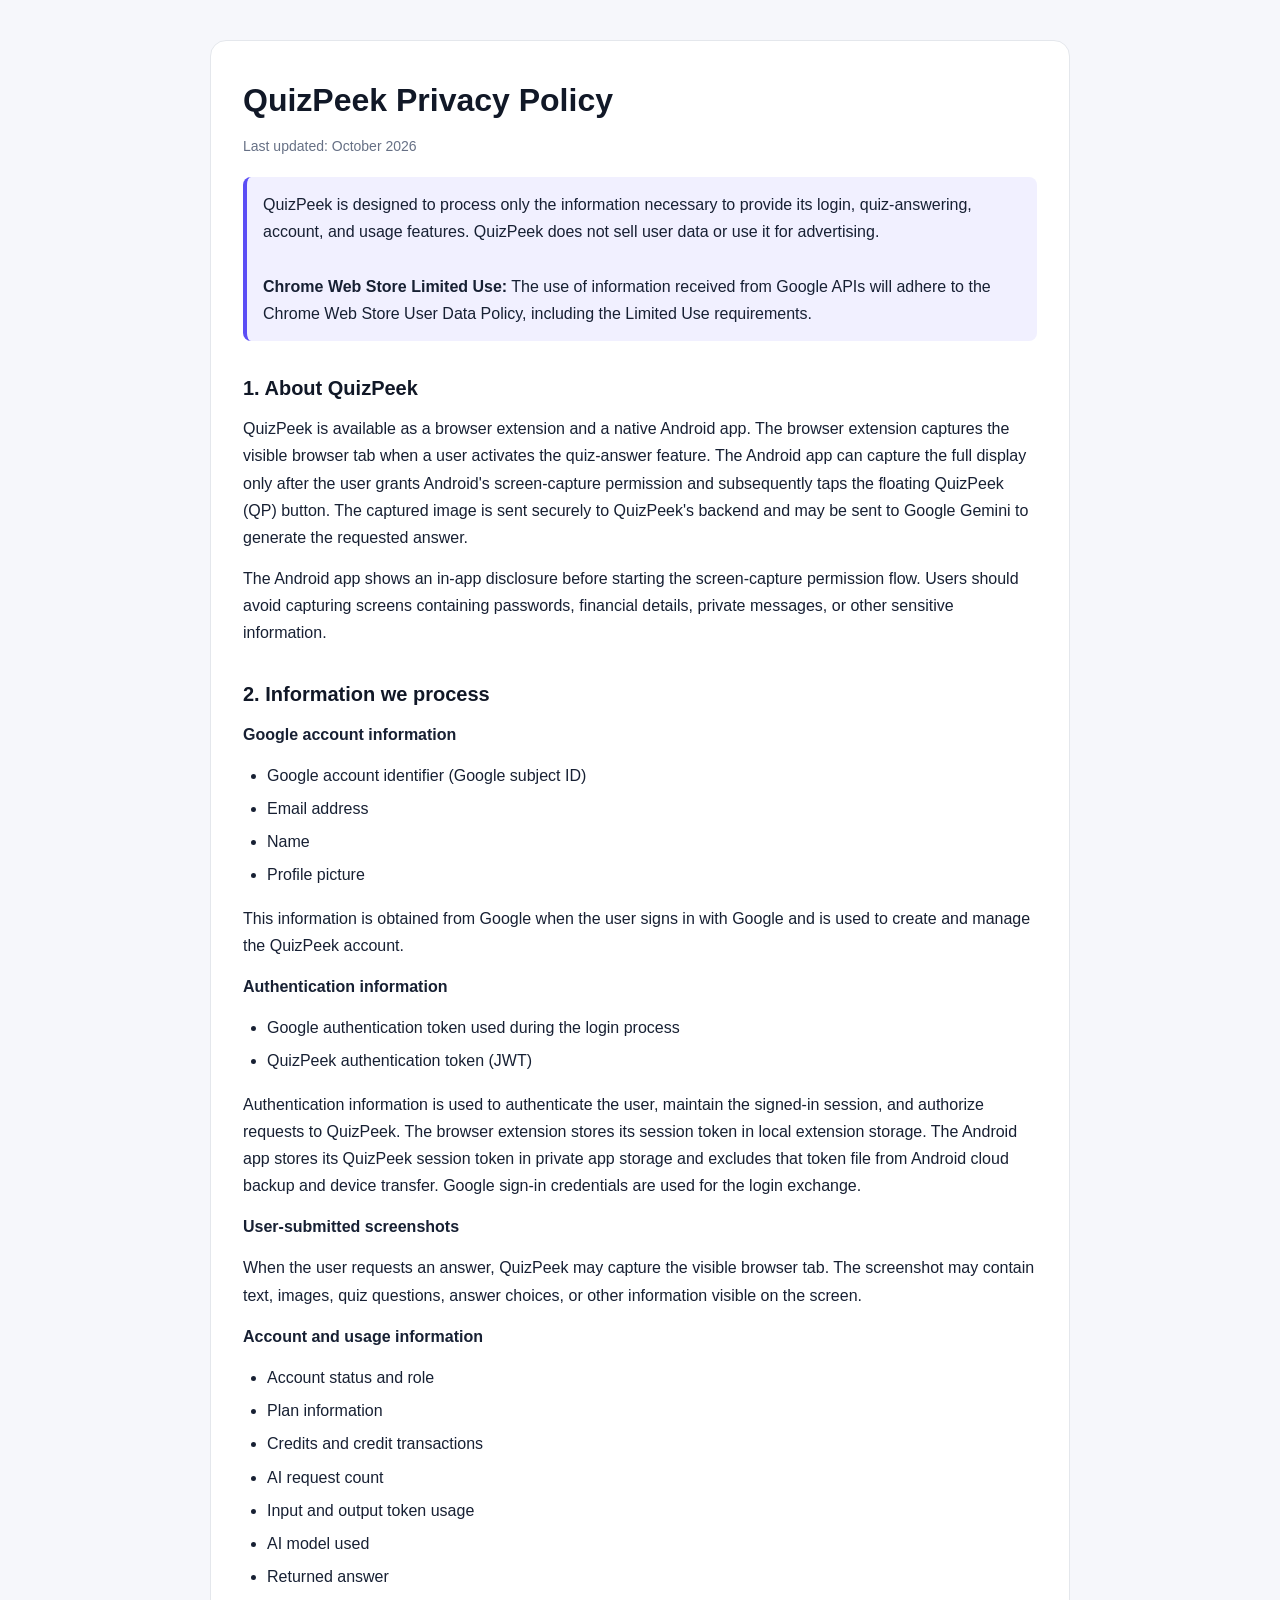
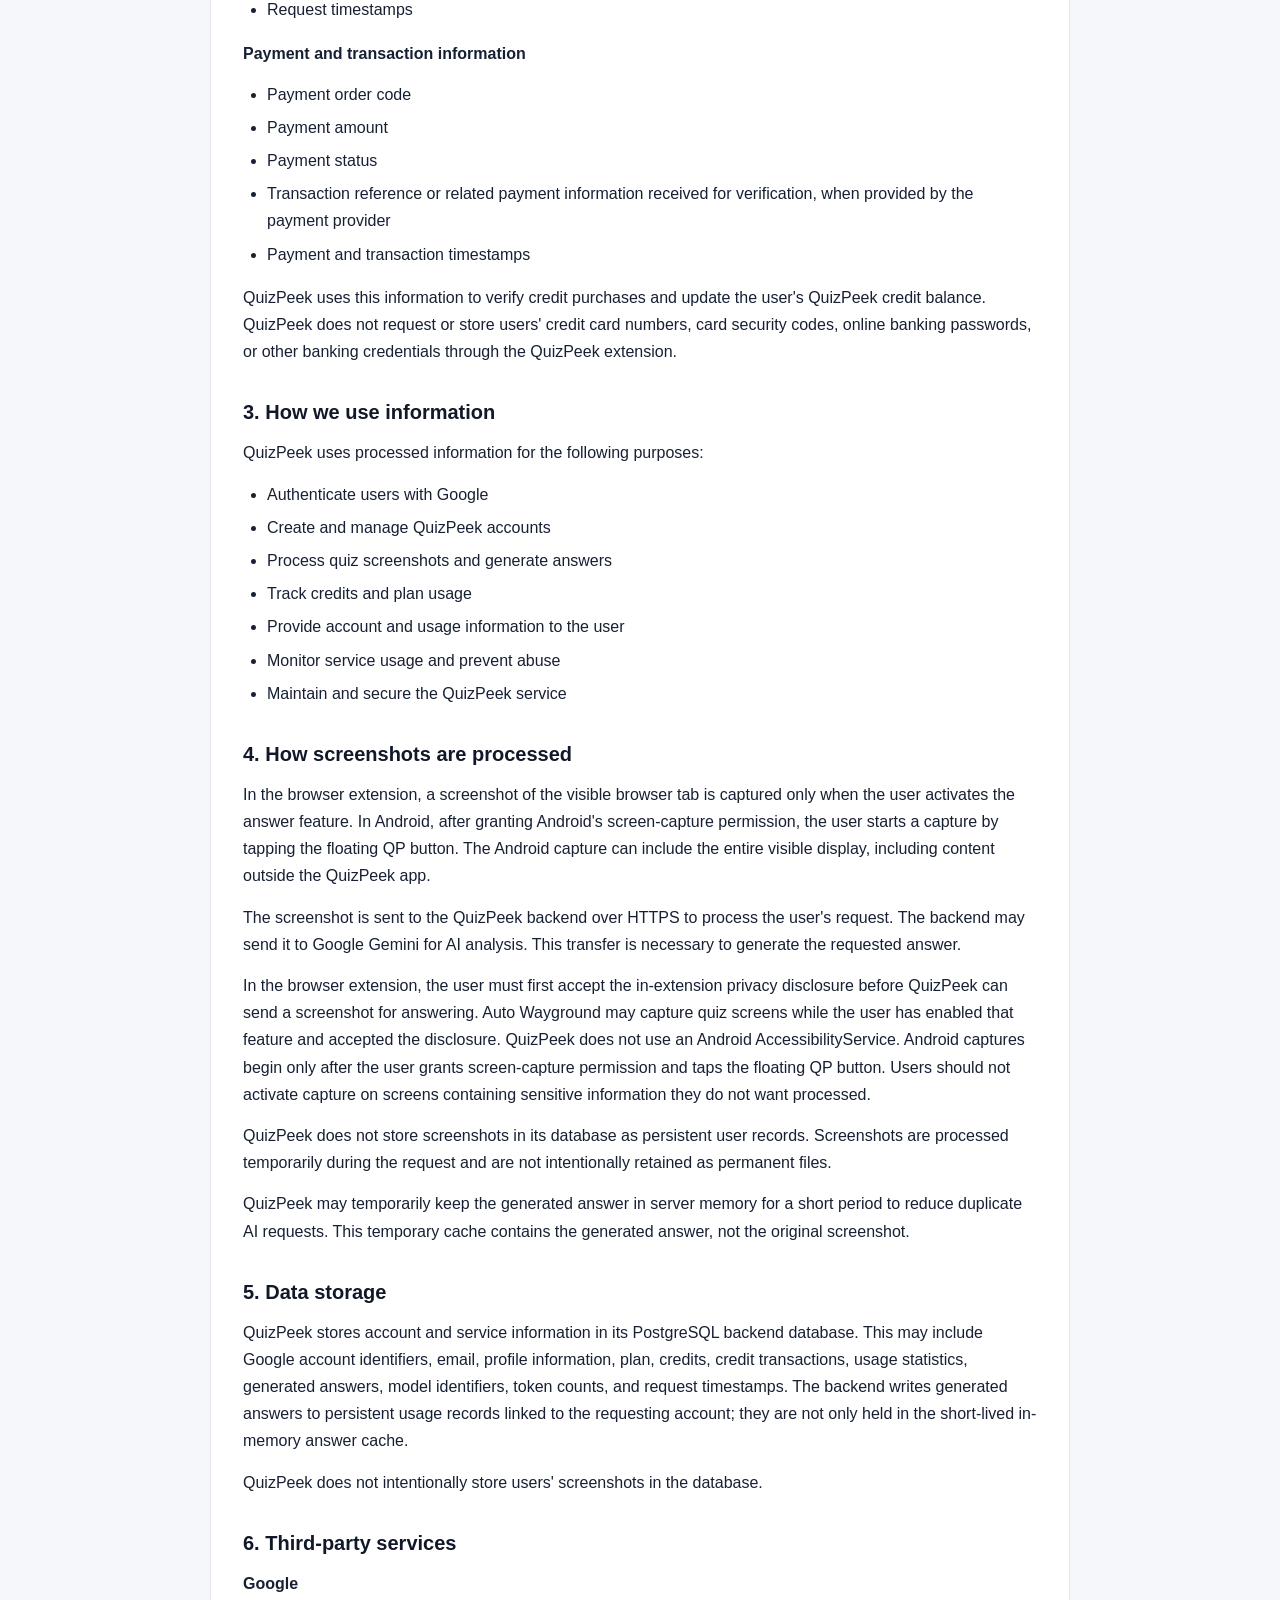
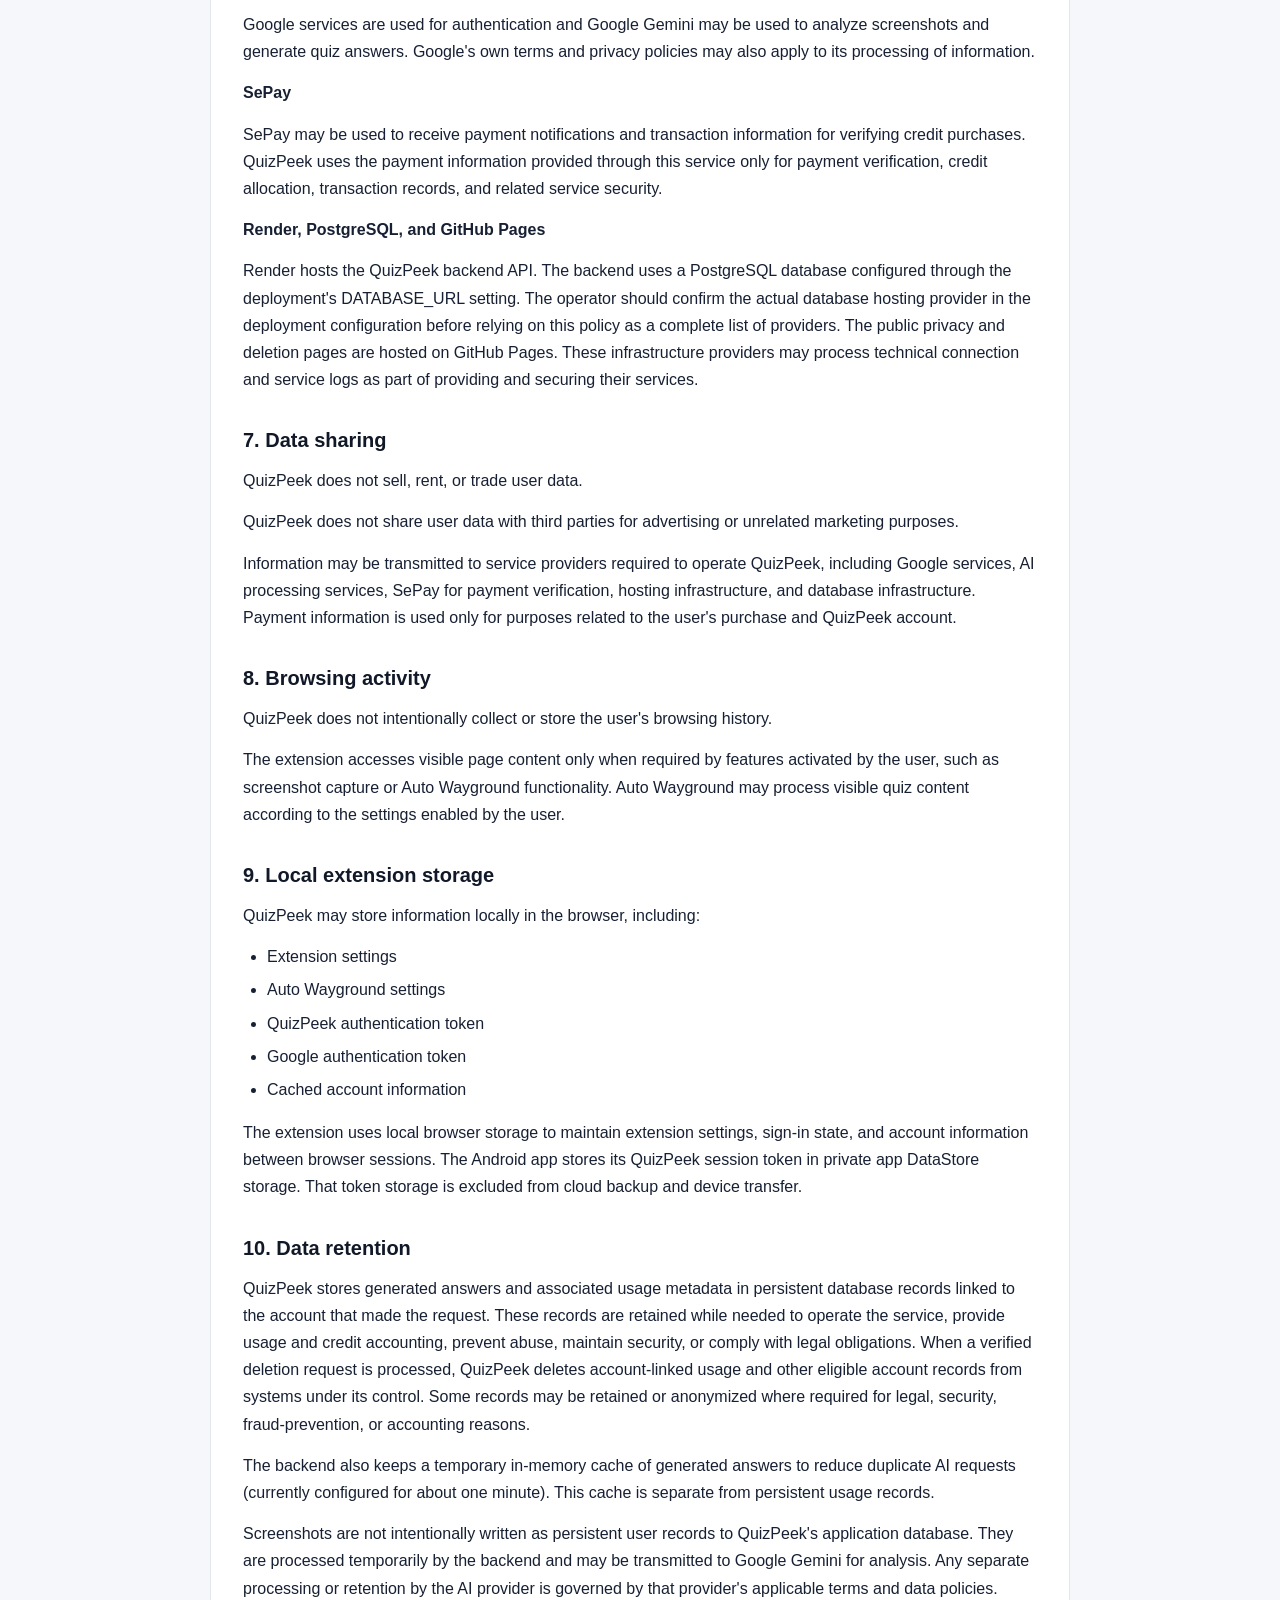
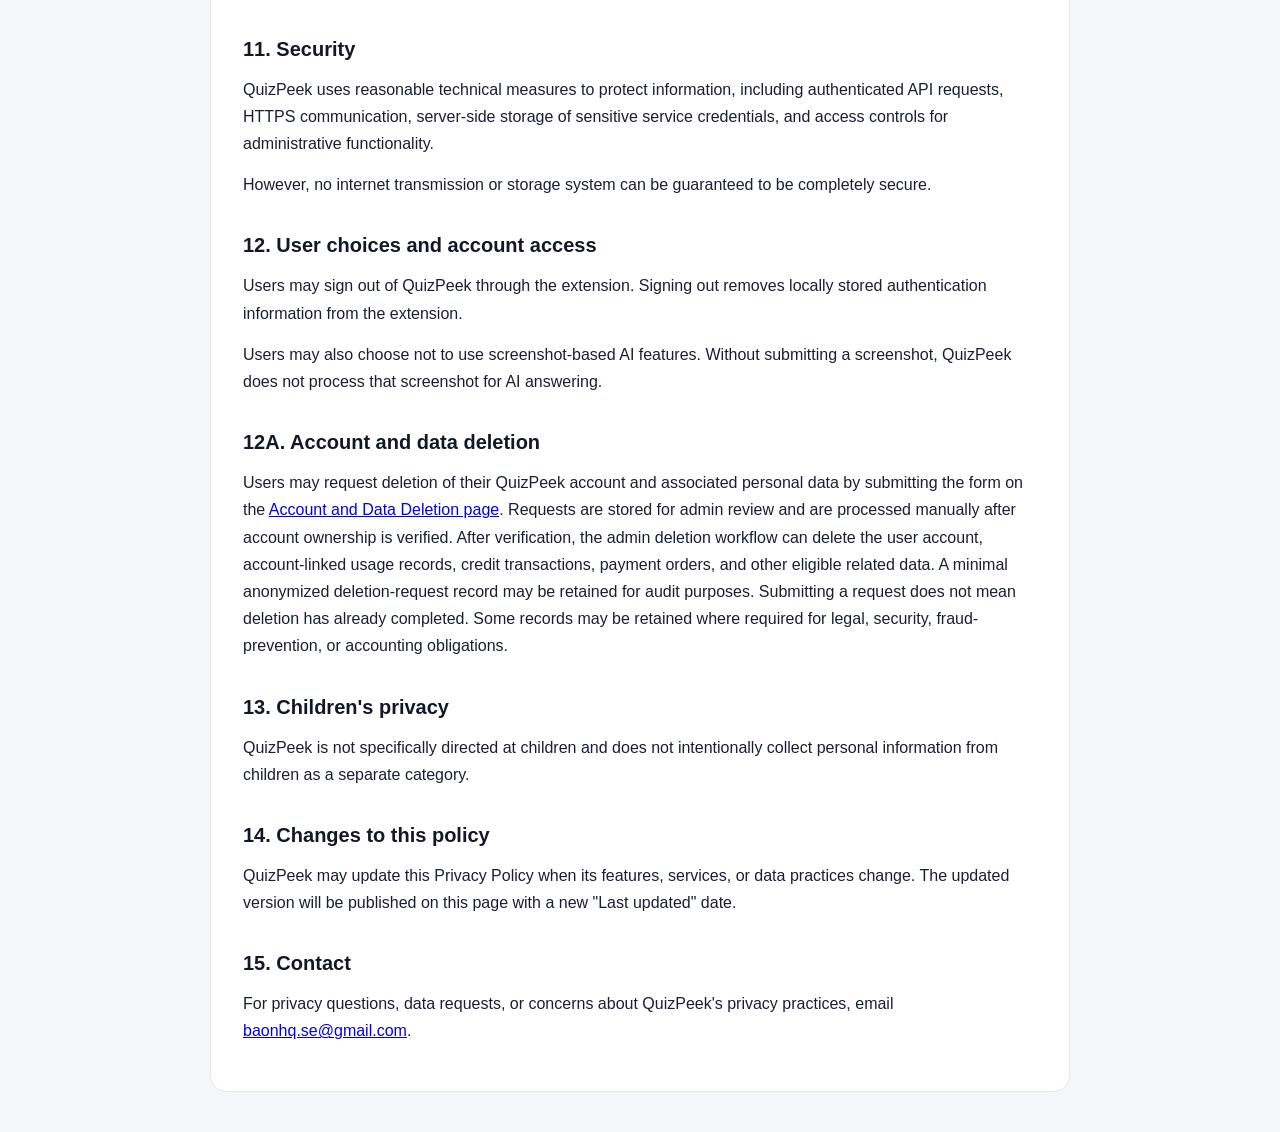
==== commit 4c2fe6c8: "Clarify Limited Use, persistent answers, providers, and deletion" ====
--- a/index.html
+++ b/index.html
@@ -103,6 +103,10 @@
       QuizPeek is designed to process only the information necessary
       to provide its login, quiz-answering, account, and usage features.
       QuizPeek does not sell user data or use it for advertising.
+      <br><br>
+      <strong>Chrome Web Store Limited Use:</strong>
+      The use of information received from Google APIs will adhere to the
+      Chrome Web Store User Data Policy, including the Limited Use requirements.
     </div>
 
     <h2>1. About QuizPeek</h2>
@@ -216,10 +220,14 @@
     </p>
 
     <p>
-      QuizPeek does not use an Android AccessibilityService and does not
-      intentionally capture the screen automatically in the background.
-      Users should not activate capture on screens containing sensitive
-      information they do not want processed.
+      In the browser extension, the user must first accept the in-extension
+      privacy disclosure before QuizPeek can send a screenshot for answering.
+      Auto Wayground may capture quiz screens while the user has enabled that
+      feature and accepted the disclosure. QuizPeek does not use an Android
+      AccessibilityService. Android captures begin only after the user grants
+      screen-capture permission and taps the floating QP button. Users should
+      not activate capture on screens containing sensitive information they do
+      not want processed.
     </p>
 
     <p>
@@ -236,10 +244,13 @@
 
     <h2>5. Data storage</h2>
     <p>
-      QuizPeek stores account and service information in its backend
-      database. This may include Google account identifiers, email,
+      QuizPeek stores account and service information in its PostgreSQL
+      backend database. This may include Google account identifiers, email,
       profile information, plan, credits, credit transactions, usage
-      statistics, and generated answers.
+      statistics, generated answers, model identifiers, token counts, and
+      request timestamps. The backend writes generated answers to persistent
+      usage records linked to the requesting account; they are not only held
+      in the short-lived in-memory answer cache.
     </p>
 
     <p>
@@ -265,11 +276,16 @@
       credit allocation, transaction records, and related service security.
     </p>
 
-    <p><strong>Hosting and database providers</strong></p>
-    <p>
-      QuizPeek uses third-party infrastructure providers to host the
-      backend service and database. These providers process information
-      only as necessary to provide the infrastructure used by QuizPeek.
+    <p><strong>Render, PostgreSQL, and GitHub Pages</strong></p>
+    <p>
+      Render hosts the QuizPeek backend API. The backend uses a PostgreSQL
+      database configured through the deployment's DATABASE_URL setting.
+      The operator should confirm the actual database hosting provider in the
+      deployment configuration before relying on this policy as a complete
+      list of providers. The public privacy and deletion pages are hosted on
+      GitHub Pages. These infrastructure providers may process technical
+      connection and service logs as part of providing and securing their
+      services.
     </p>
 
     <h2>7. Data sharing</h2>
@@ -326,15 +342,27 @@
 
     <h2>10. Data retention</h2>
     <p>
-      Account and service records may be retained while the user maintains
-      a QuizPeek account or while they are required for service operation,
-      security, accounting, abuse prevention, or legal obligations.
-    </p>
-
-    <p>
-      Screenshots are not intentionally stored as permanent database
-      records by QuizPeek and are processed temporarily to provide the
-      requested AI functionality.
+      QuizPeek stores generated answers and associated usage metadata in
+      persistent database records linked to the account that made the
+      request. These records are retained while needed to operate the
+      service, provide usage and credit accounting, prevent abuse, maintain
+      security, or comply with legal obligations. When a verified deletion
+      request is processed, QuizPeek deletes account-linked usage and other
+      eligible account records from systems under its control. Some records
+      may be retained or anonymized where required for legal, security,
+      fraud-prevention, or accounting reasons.
+    </p>
+    <p>
+      The backend also keeps a temporary in-memory cache of generated answers
+      to reduce duplicate AI requests (currently configured for about one
+      minute). This cache is separate from persistent usage records.
+    </p>
+    <p>
+      Screenshots are not intentionally written as persistent user records
+      to QuizPeek's application database. They are processed temporarily by
+      the backend and may be transmitted to Google Gemini for analysis. Any
+      separate processing or retention by the AI provider is governed by
+      that provider's applicable terms and data policies.
     </p>
 
     <h2>11. Security</h2>
@@ -365,11 +393,14 @@
     <h2>12A. Account and data deletion</h2>
     <p>
       Users may request deletion of their QuizPeek account and associated
-      personal data by following the instructions on the
+      personal data by submitting the form on the
       <a href="./delete-account.html">Account and Data Deletion page</a>.
-      The current backend does not provide automatic self-service deletion,
-      so requests are reviewed and processed manually after account ownership
-      is verified. Submitting a request does not mean deletion has already
+      Requests are stored for admin review and are processed manually after
+      account ownership is verified. After verification, the admin deletion
+      workflow can delete the user account, account-linked usage records,
+      credit transactions, payment orders, and other eligible related data.
+      A minimal anonymized deletion-request record may be retained for audit
+      purposes. Submitting a request does not mean deletion has already
       completed. Some records may be retained where required for legal,
       security, fraud-prevention, or accounting obligations.
     </p>
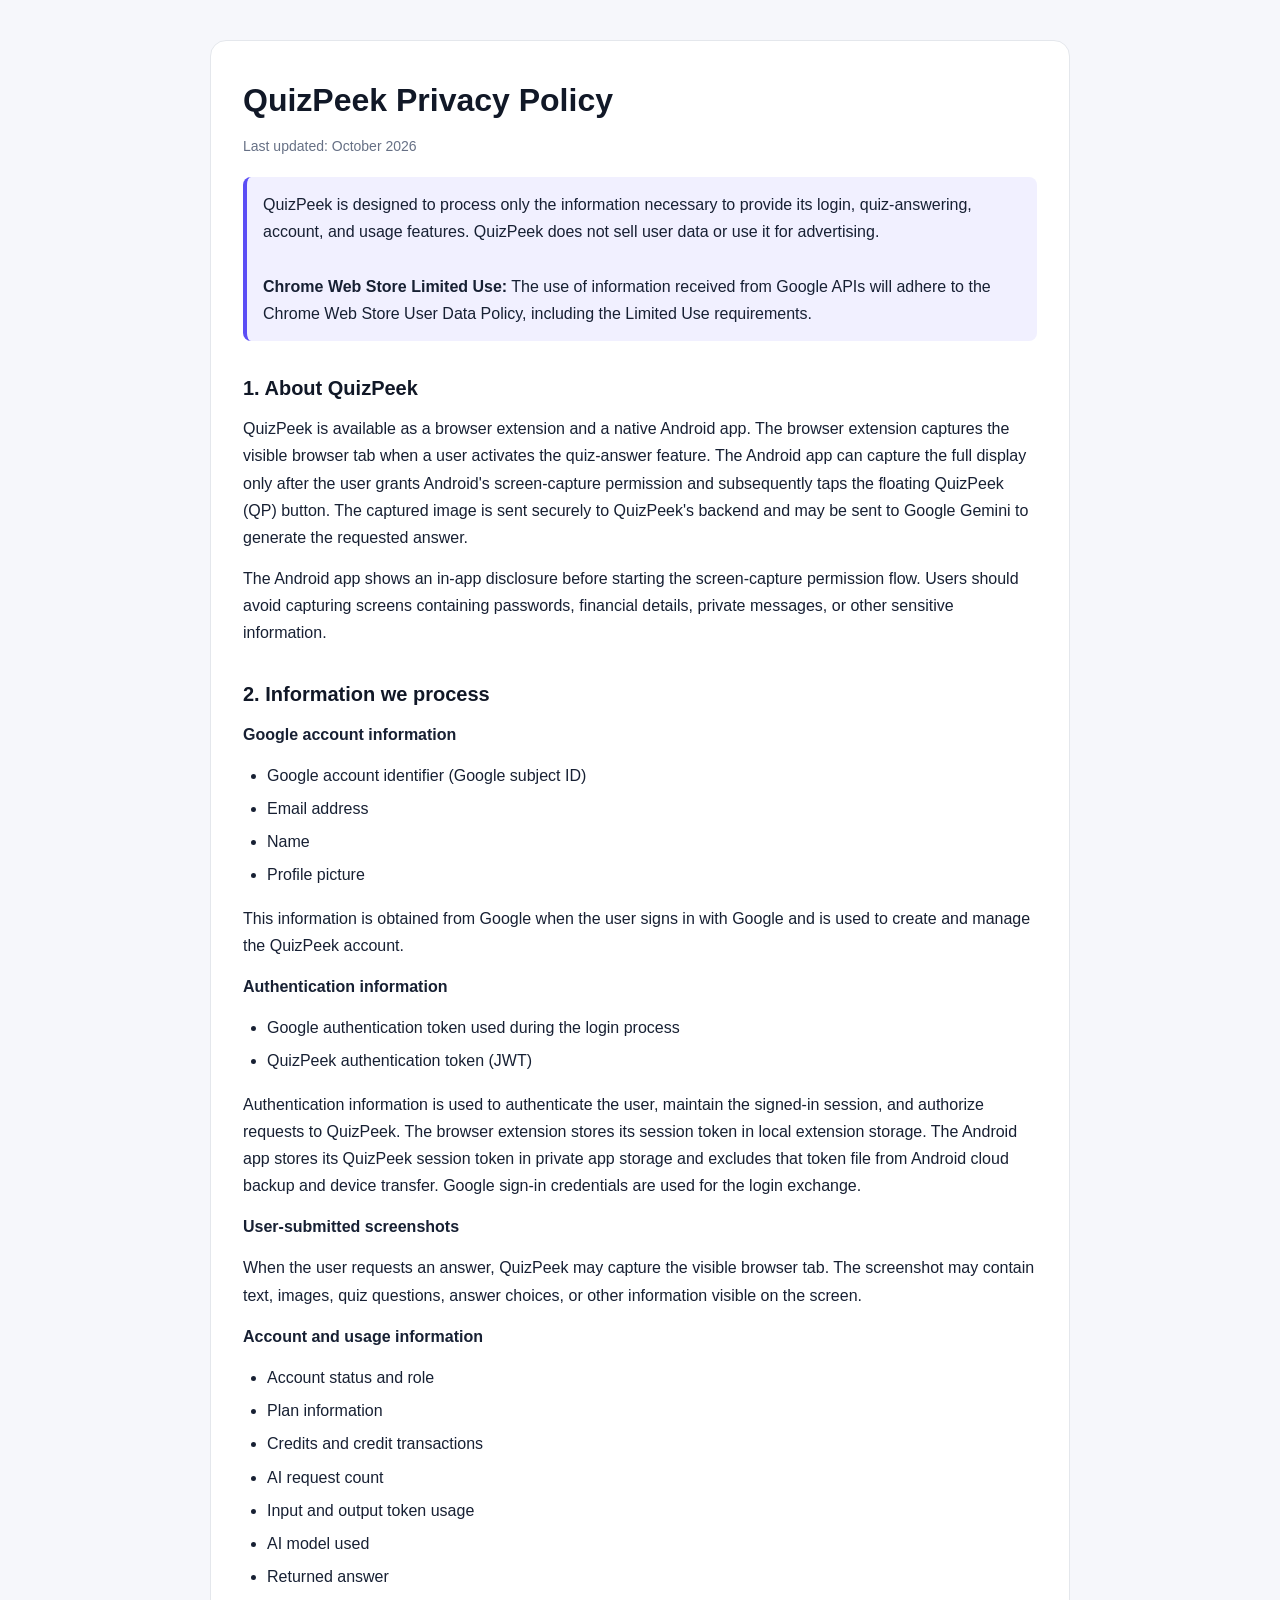
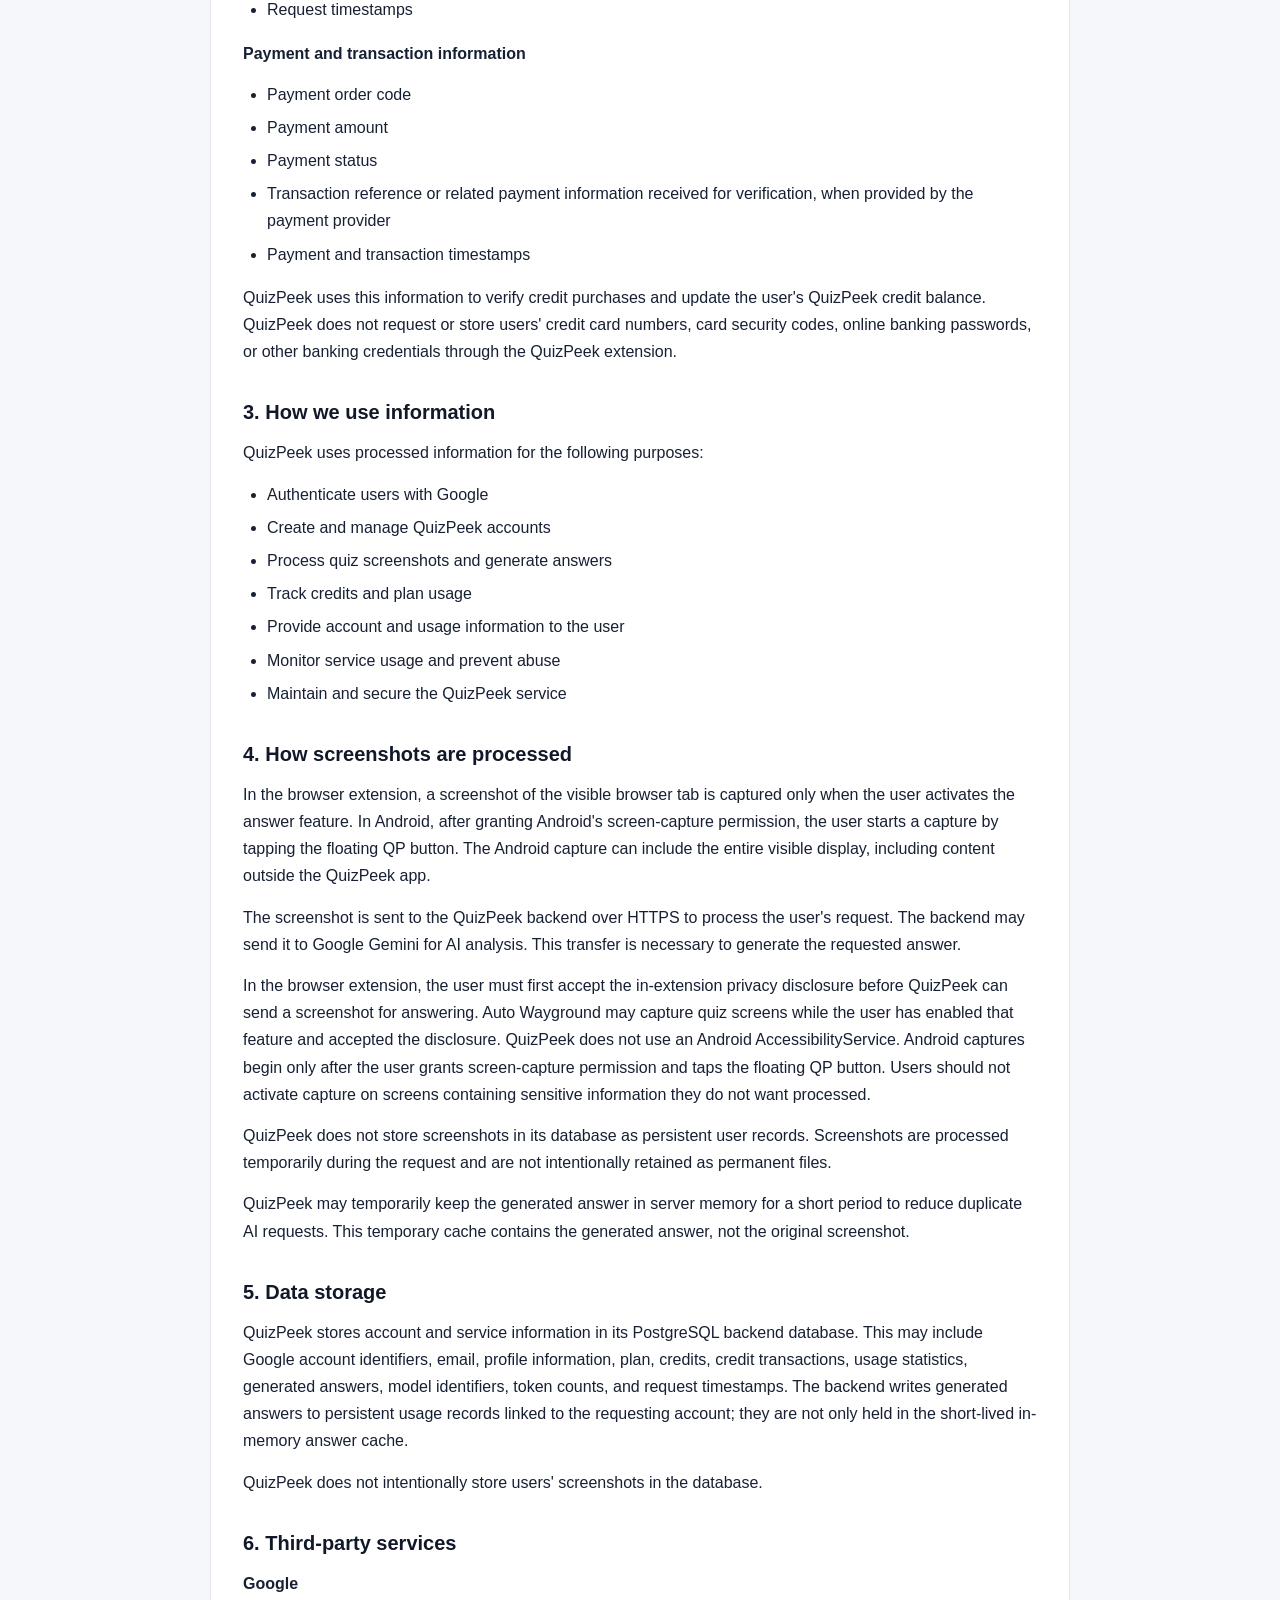
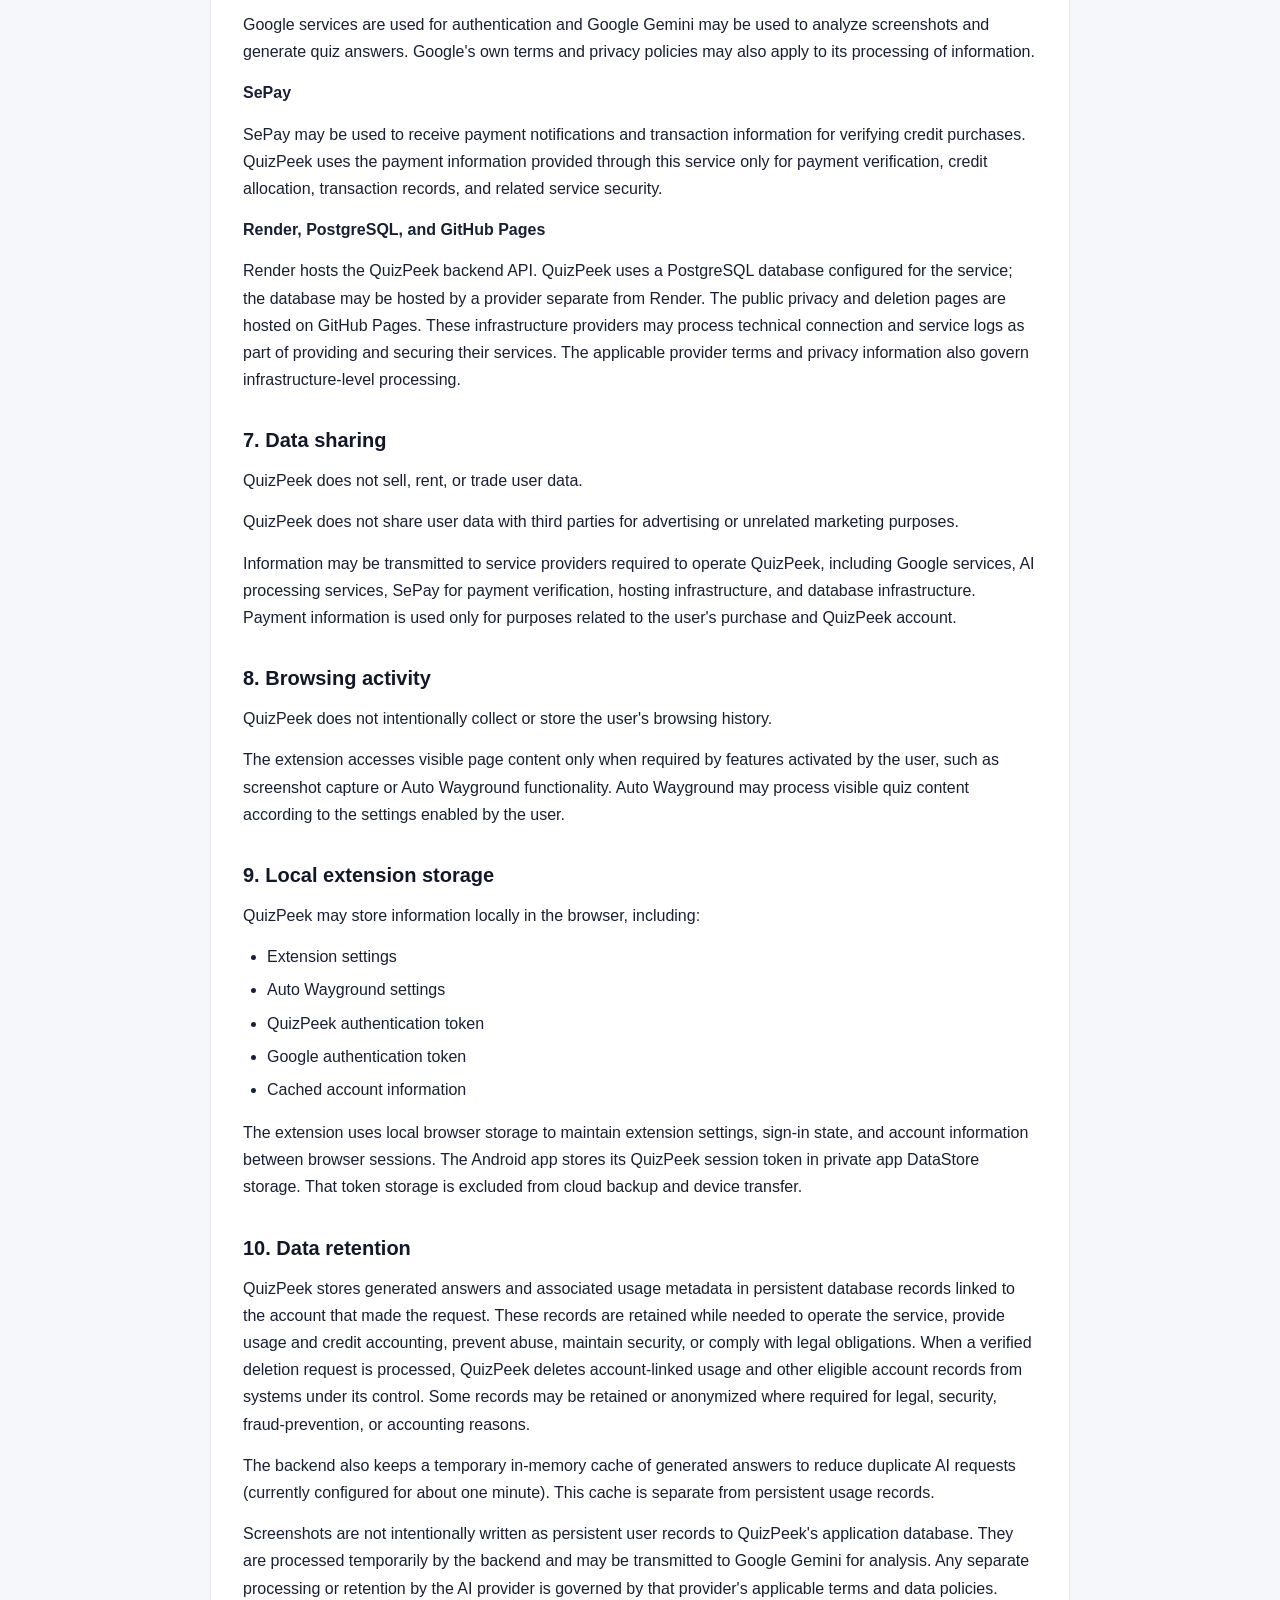
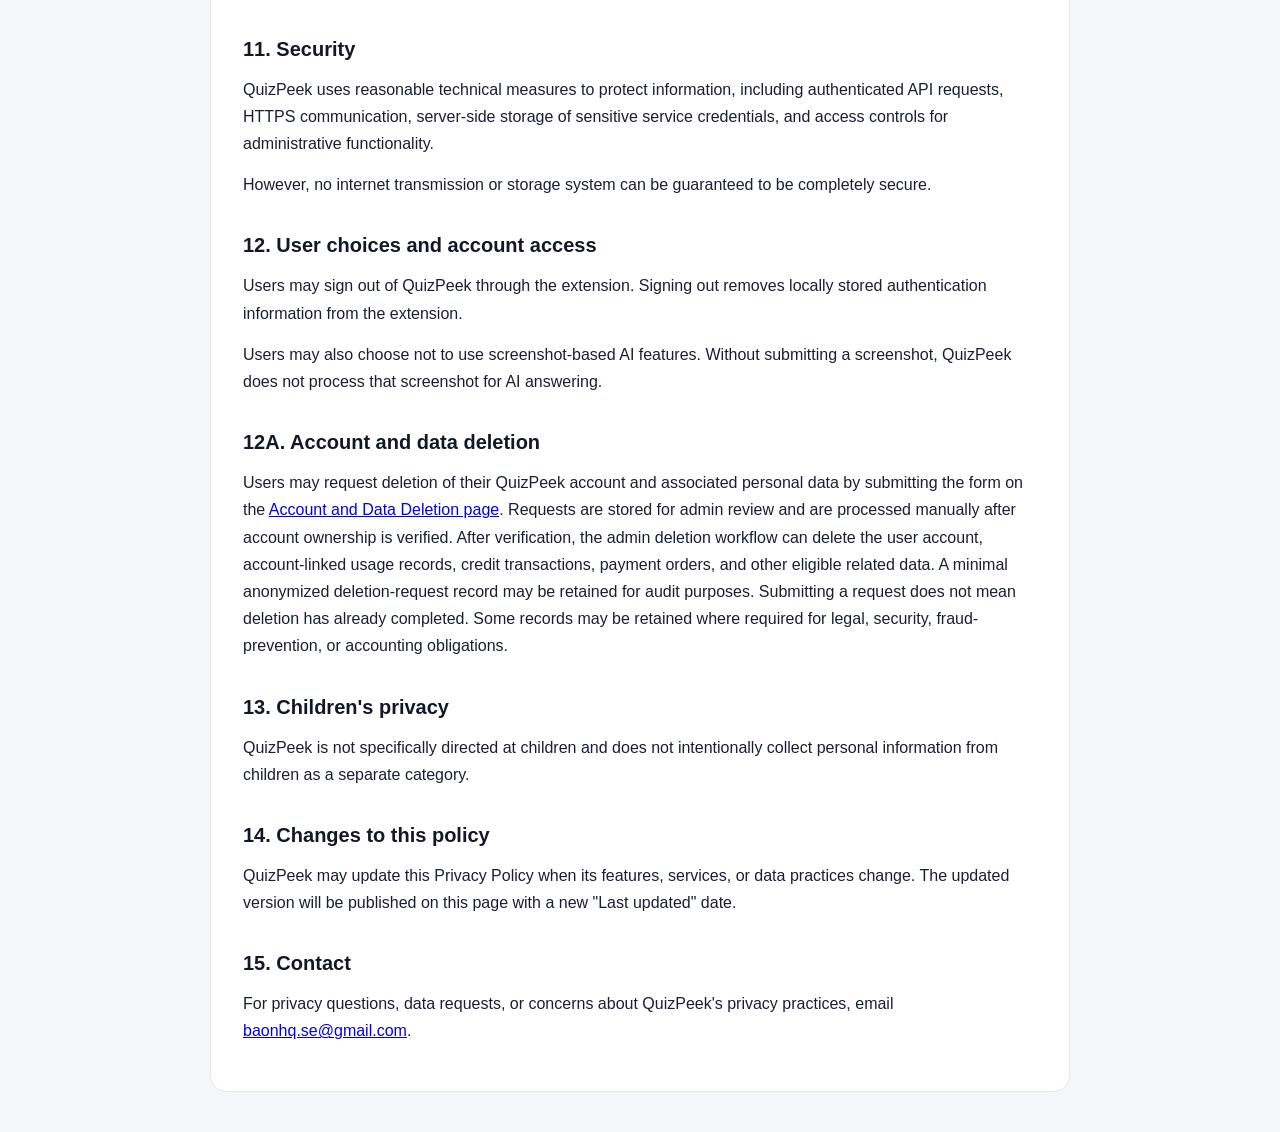
==== commit 55a39926: "Clarify infrastructure provider disclosures" ====
--- a/index.html
+++ b/index.html
@@ -278,14 +278,13 @@
 
     <p><strong>Render, PostgreSQL, and GitHub Pages</strong></p>
     <p>
-      Render hosts the QuizPeek backend API. The backend uses a PostgreSQL
-      database configured through the deployment's DATABASE_URL setting.
-      The operator should confirm the actual database hosting provider in the
-      deployment configuration before relying on this policy as a complete
-      list of providers. The public privacy and deletion pages are hosted on
-      GitHub Pages. These infrastructure providers may process technical
-      connection and service logs as part of providing and securing their
-      services.
+      Render hosts the QuizPeek backend API. QuizPeek uses a PostgreSQL
+      database configured for the service; the database may be hosted by a
+      provider separate from Render. The public privacy and deletion pages
+      are hosted on GitHub Pages. These infrastructure providers may process
+      technical connection and service logs as part of providing and securing
+      their services. The applicable provider terms and privacy information
+      also govern infrastructure-level processing.
     </p>
 
     <h2>7. Data sharing</h2>
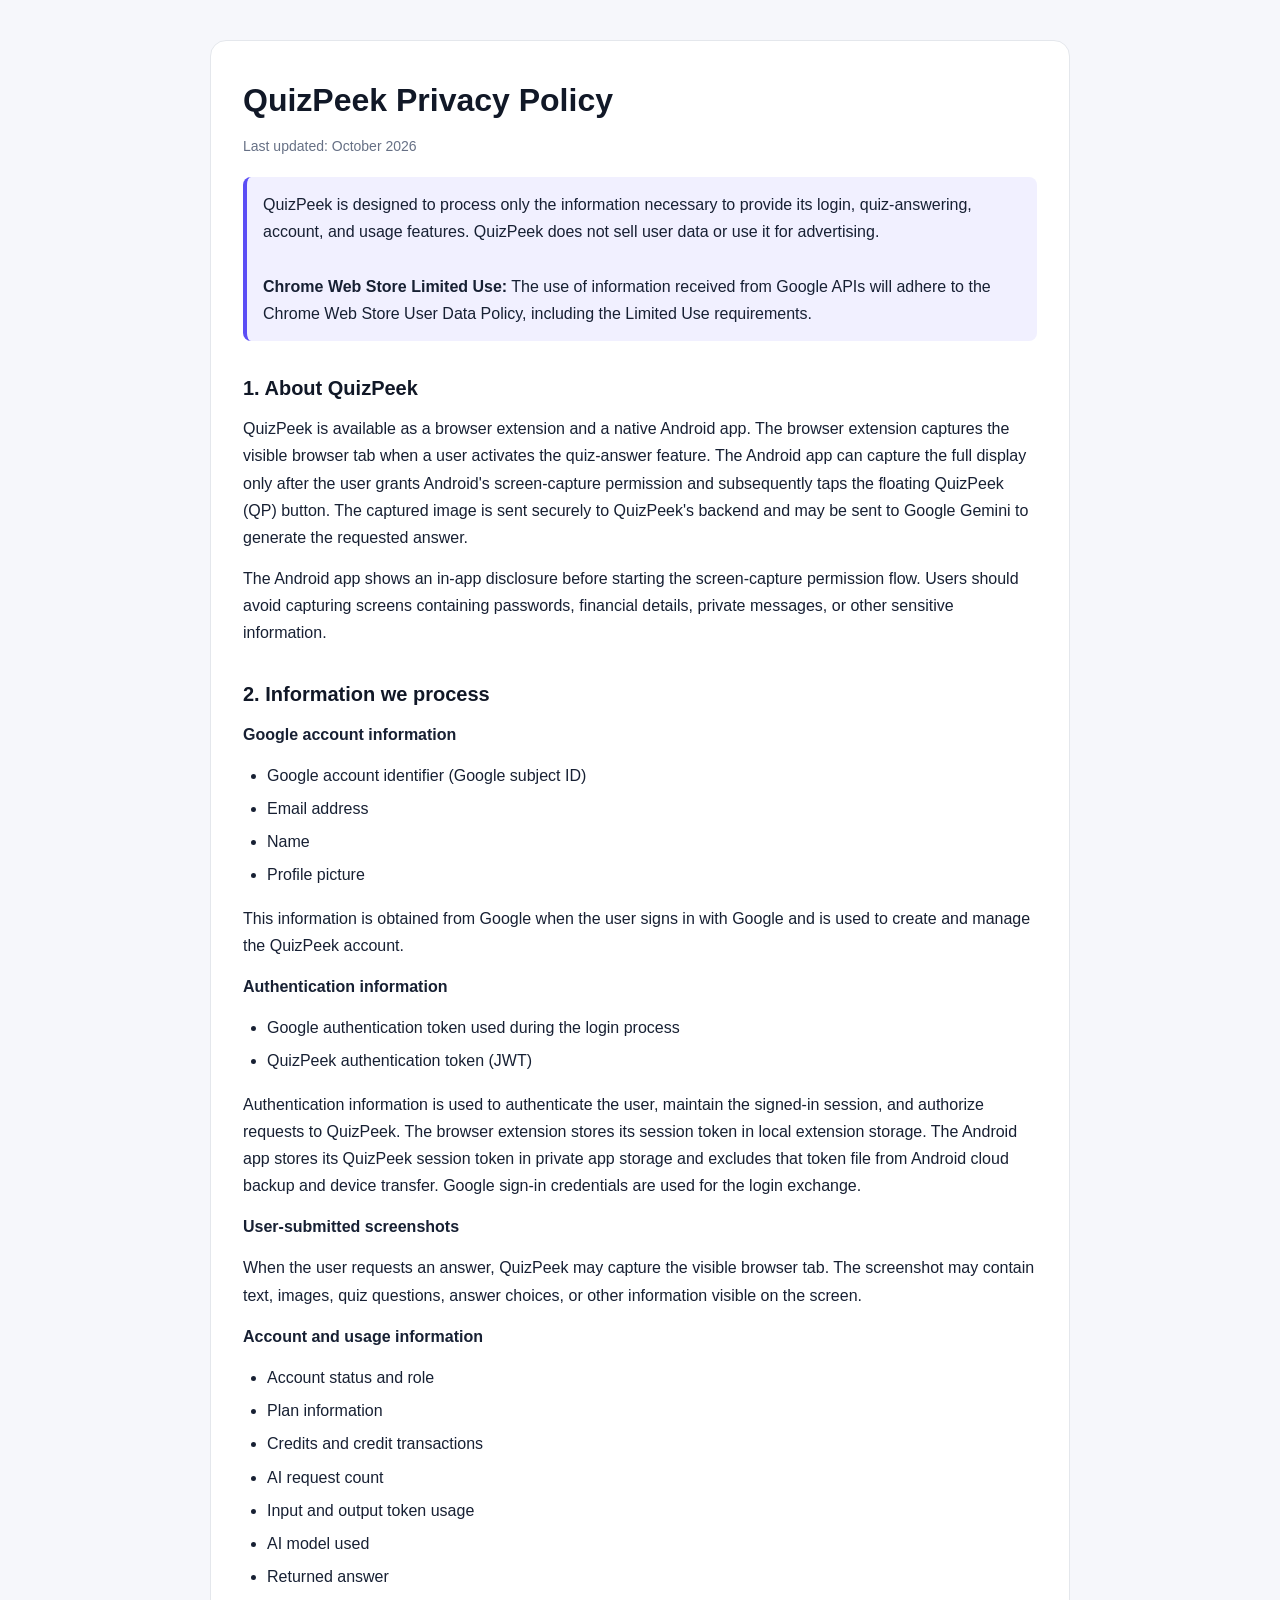
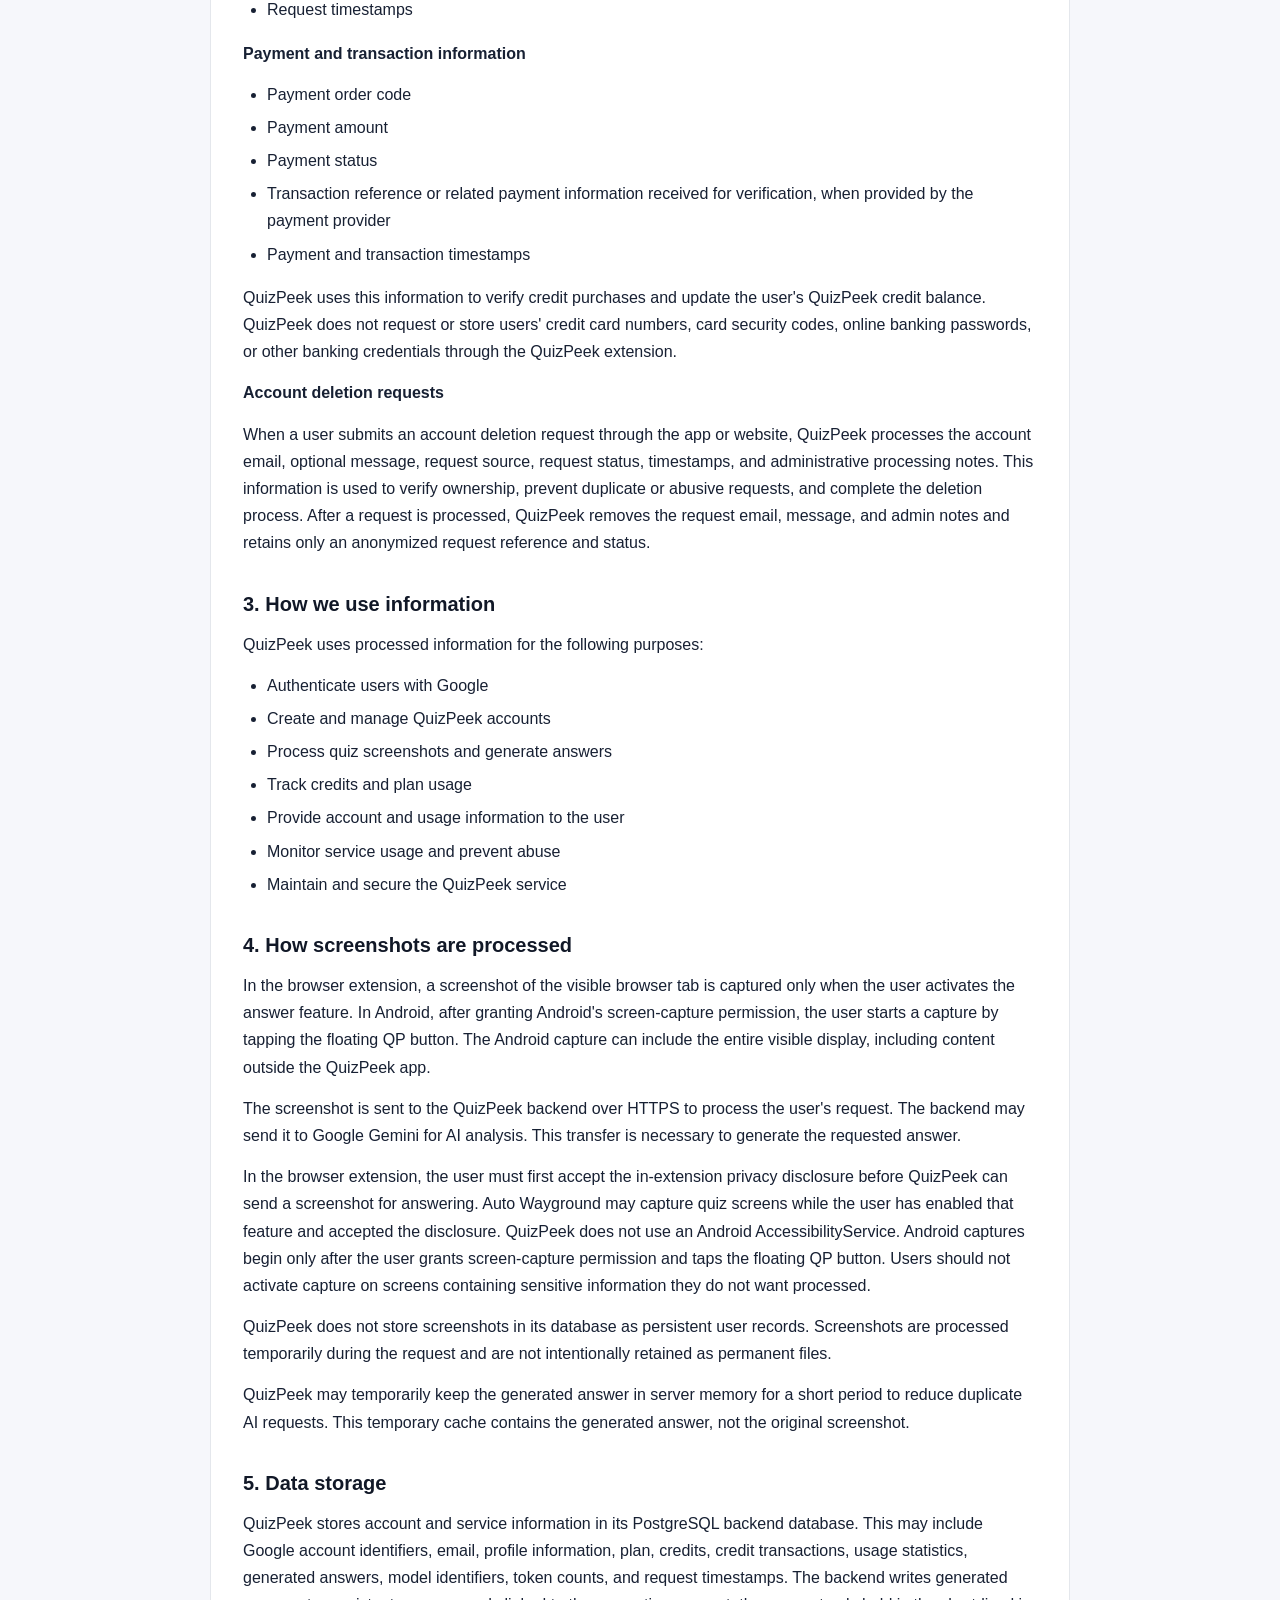
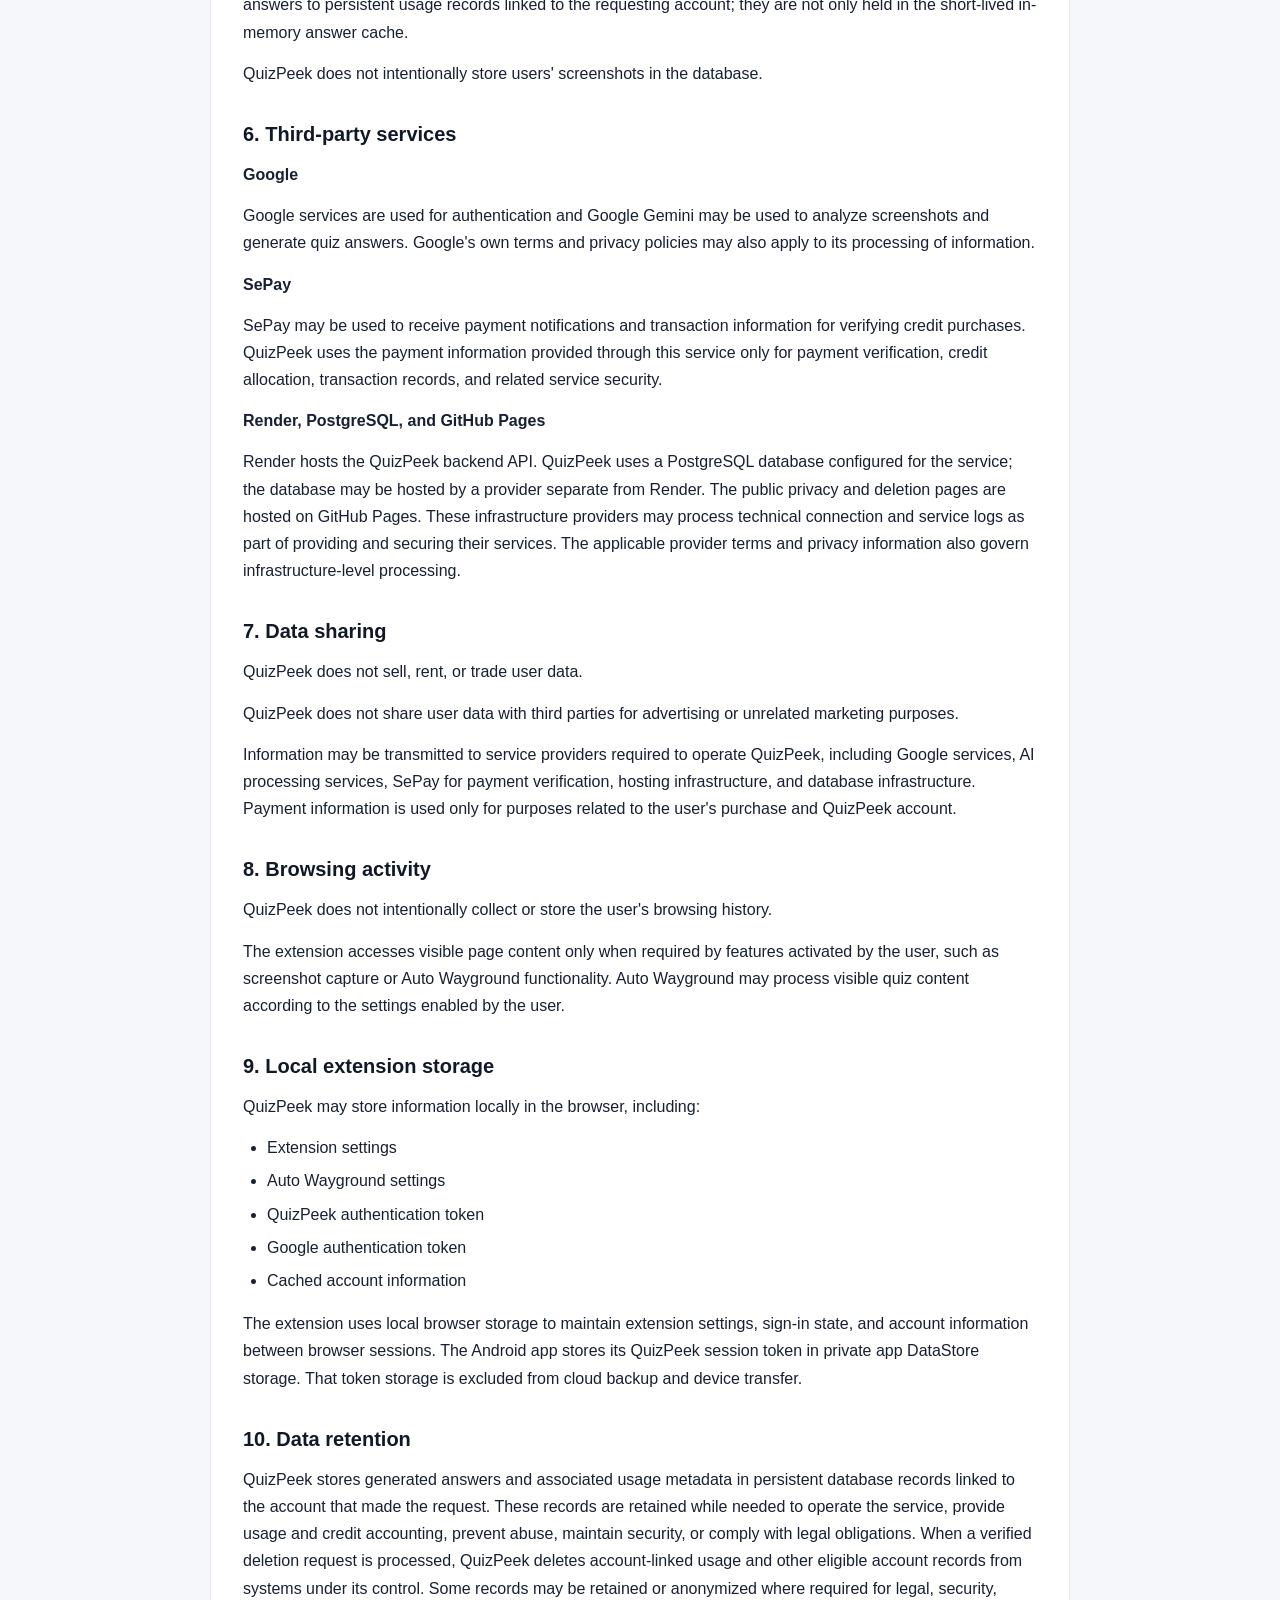
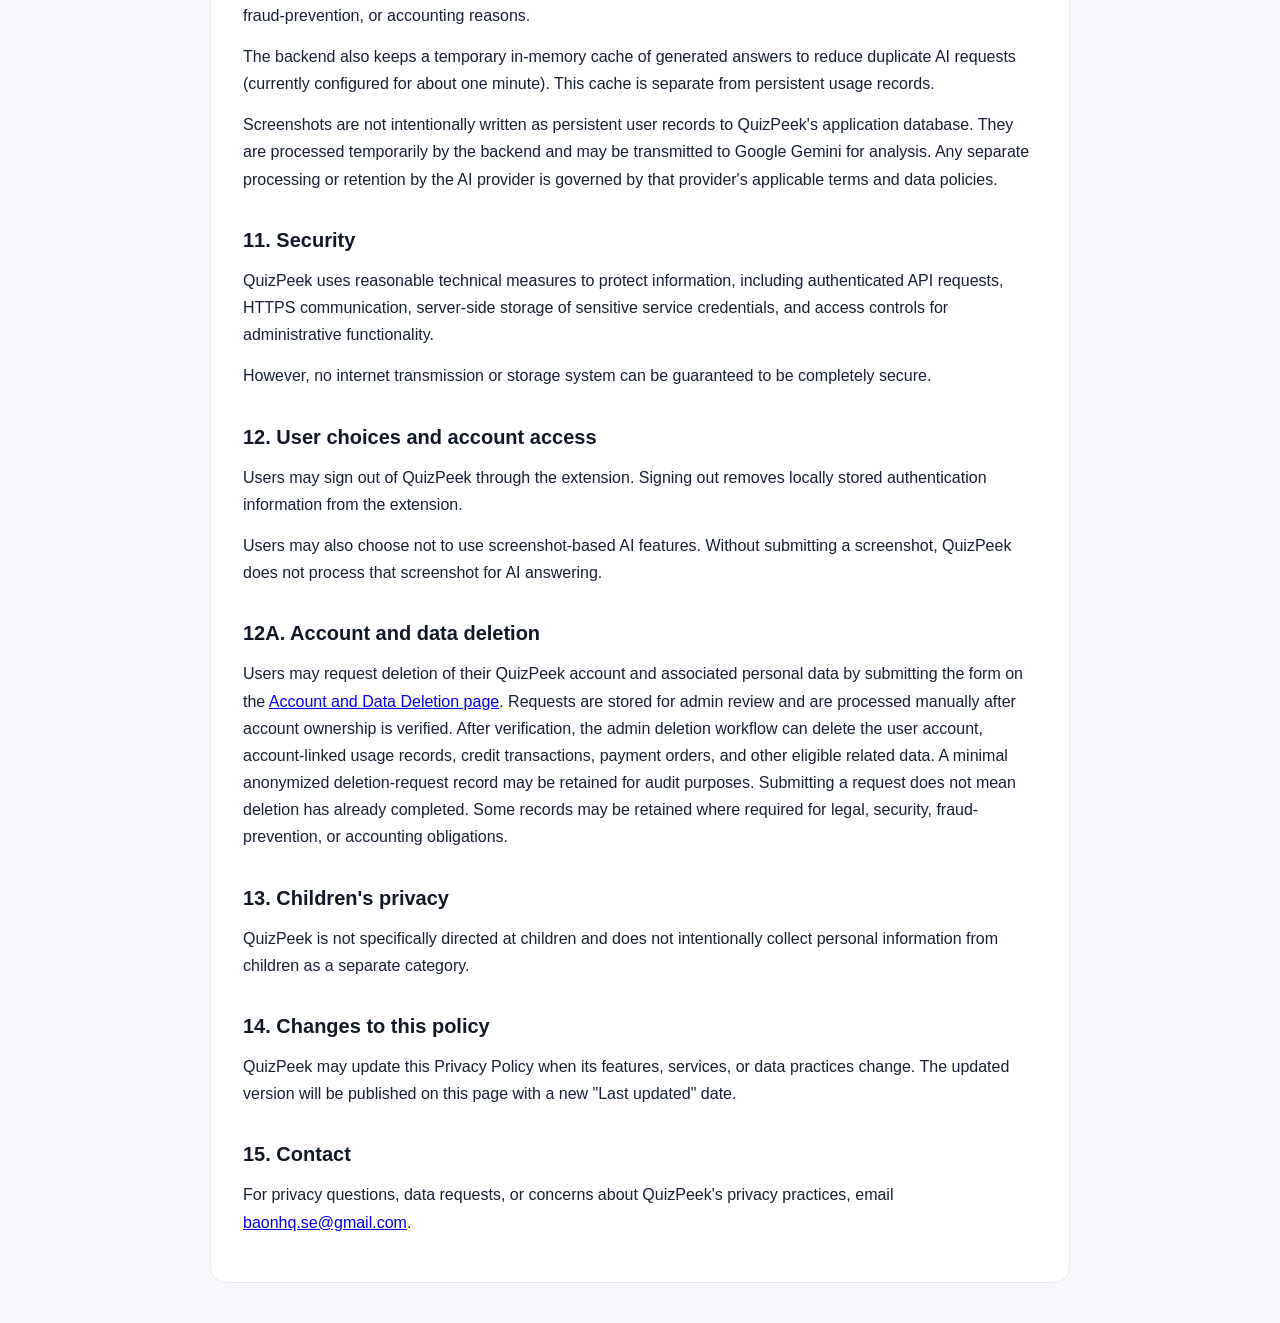
==== commit ba63e2c3: "Disclose personal data processed in deletion requests" ====
--- a/index.html
+++ b/index.html
@@ -189,6 +189,17 @@
       the user's QuizPeek credit balance. QuizPeek does not request or
       store users' credit card numbers, card security codes, online banking
       passwords, or other banking credentials through the QuizPeek extension.
+    </p>
+
+    <p><strong>Account deletion requests</strong></p>
+    <p>
+      When a user submits an account deletion request through the app or
+      website, QuizPeek processes the account email, optional message, request
+      source, request status, timestamps, and administrative processing notes.
+      This information is used to verify ownership, prevent duplicate or
+      abusive requests, and complete the deletion process. After a request
+      is processed, QuizPeek removes the request email, message, and admin
+      notes and retains only an anonymized request reference and status.
     </p>
 
     <h2>3. How we use information</h2>
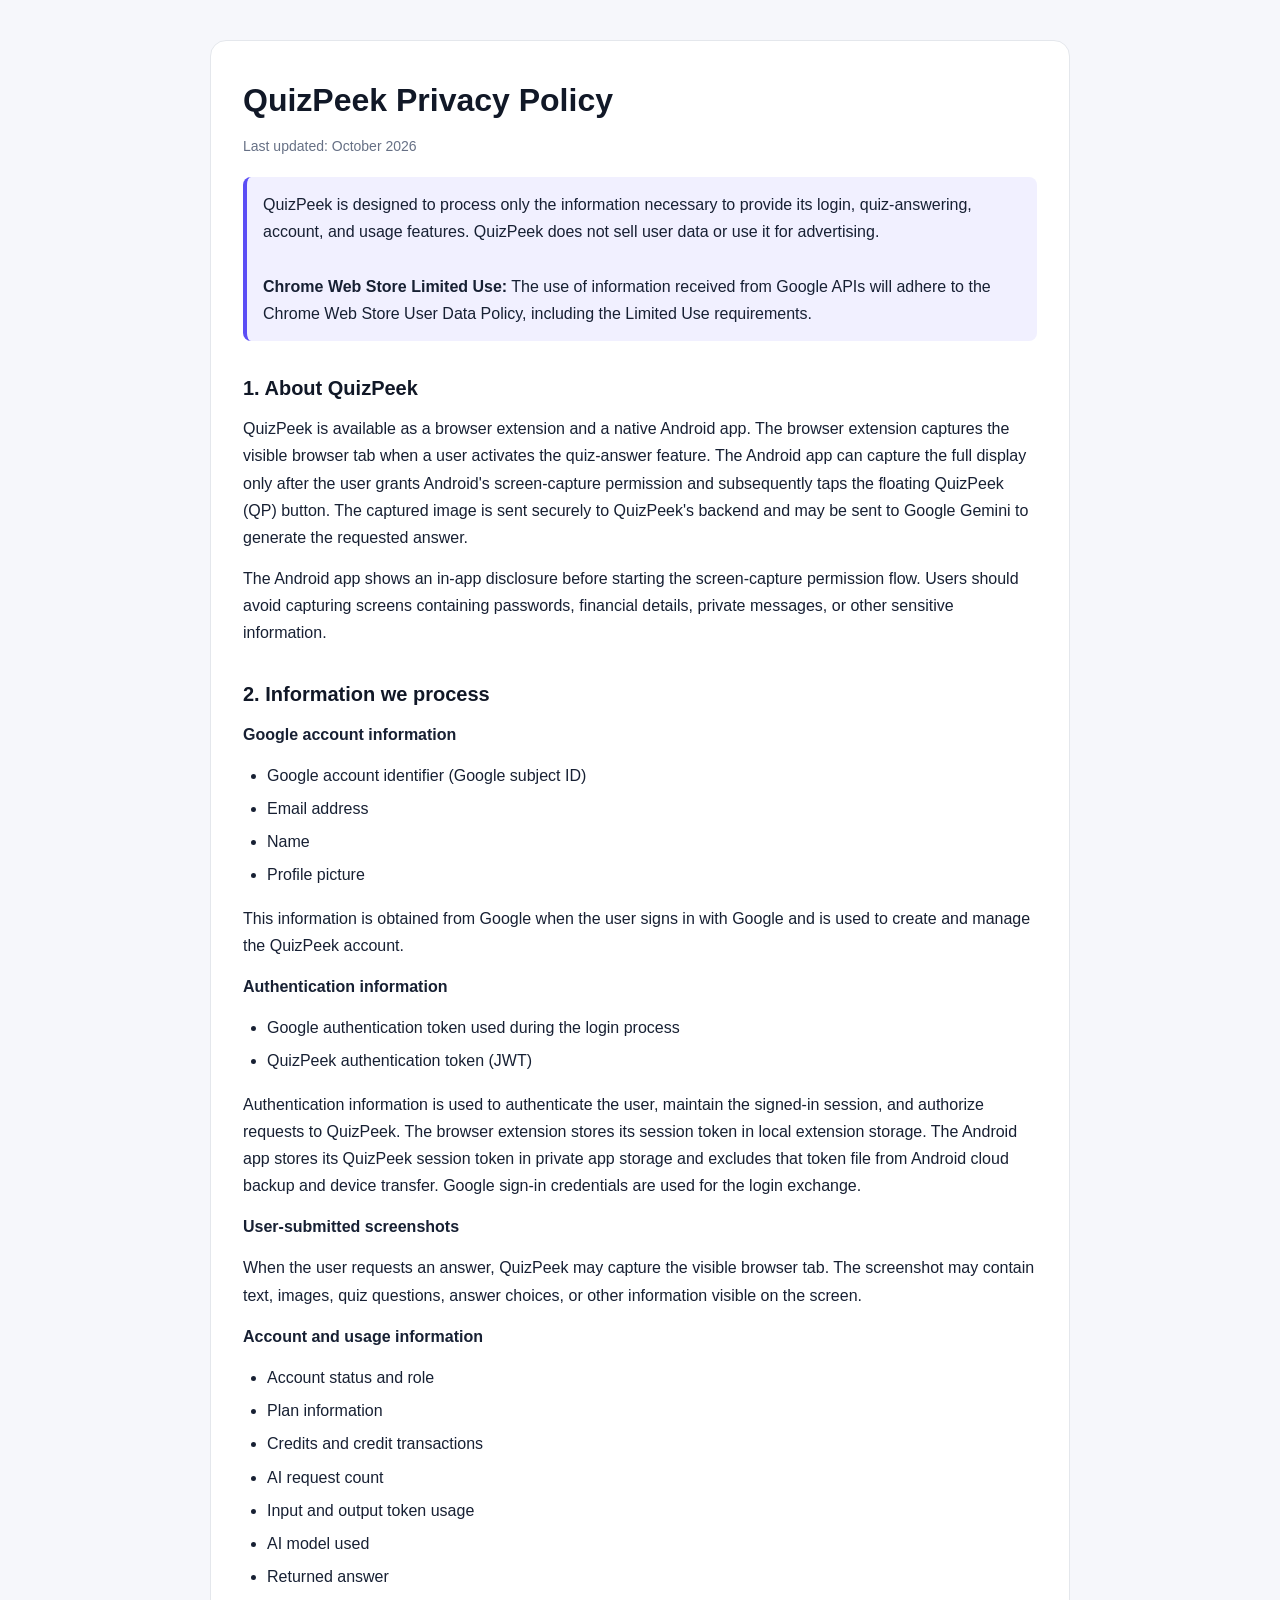
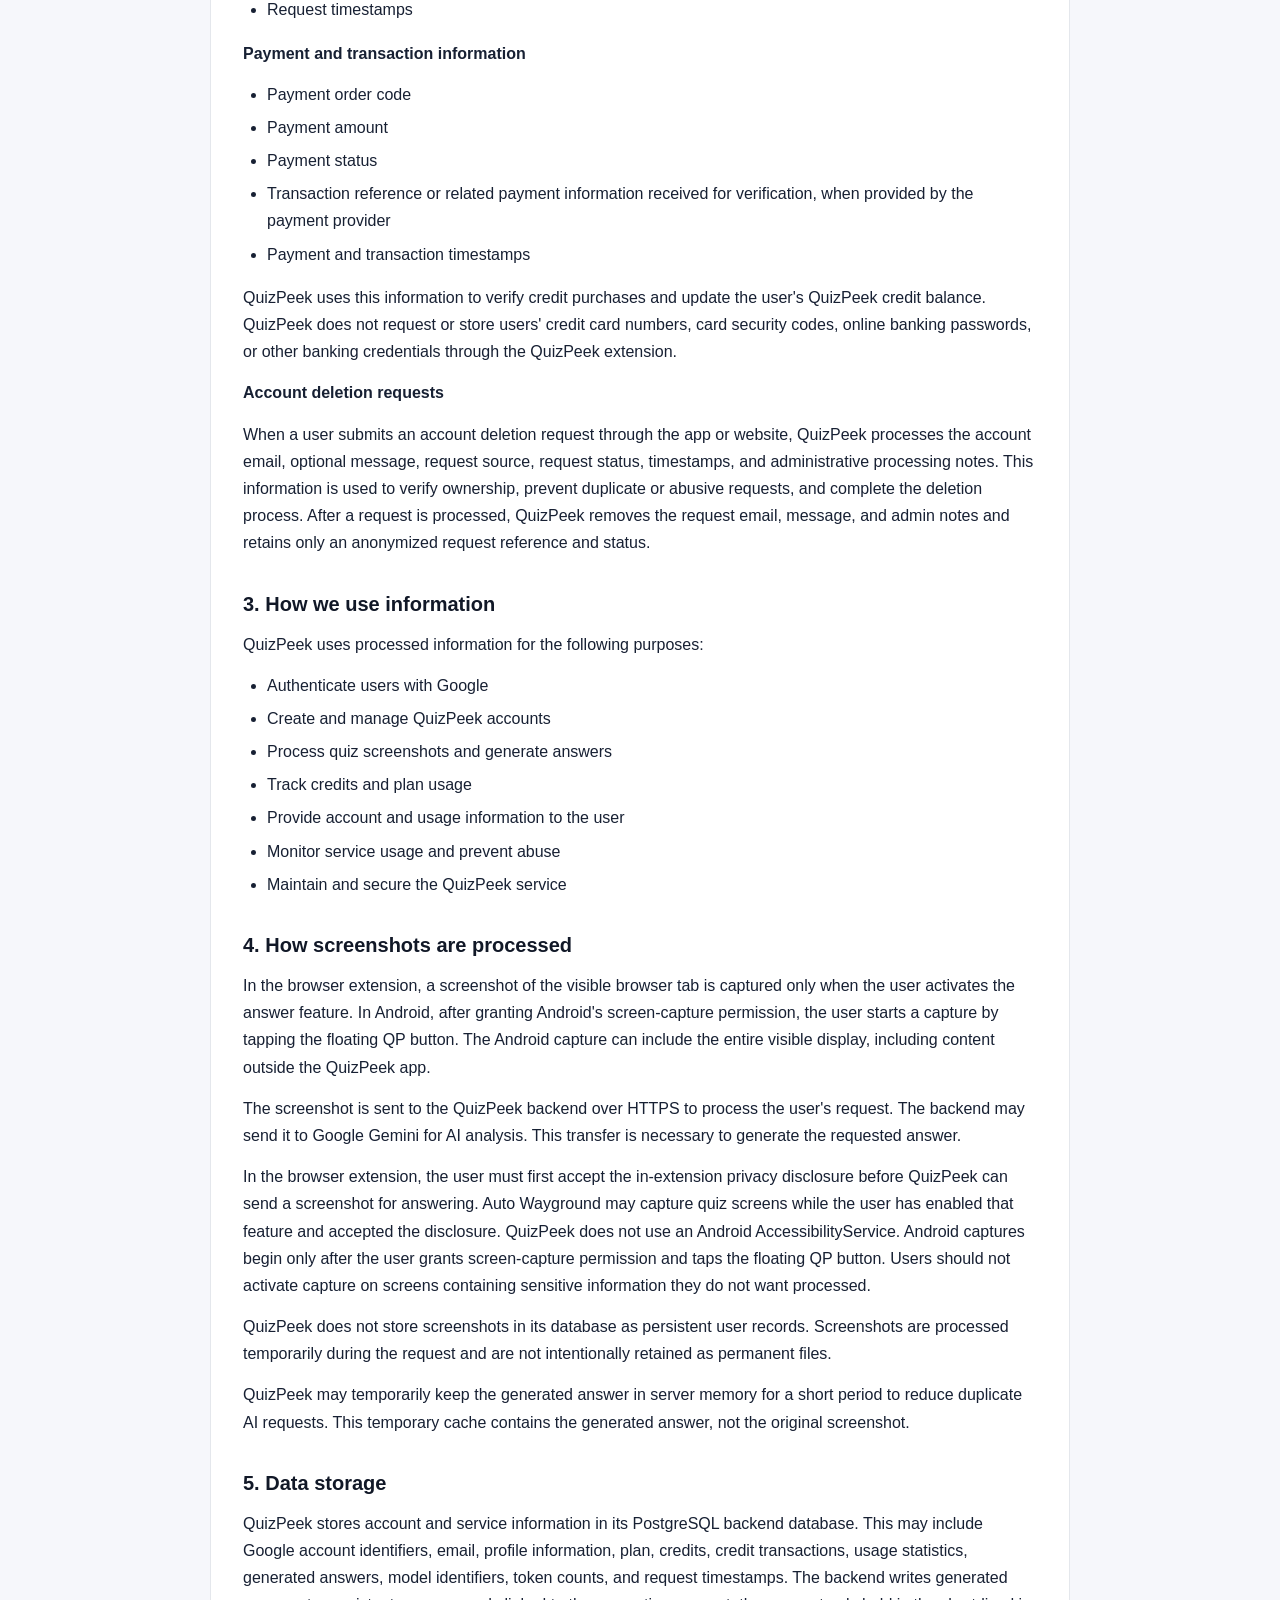
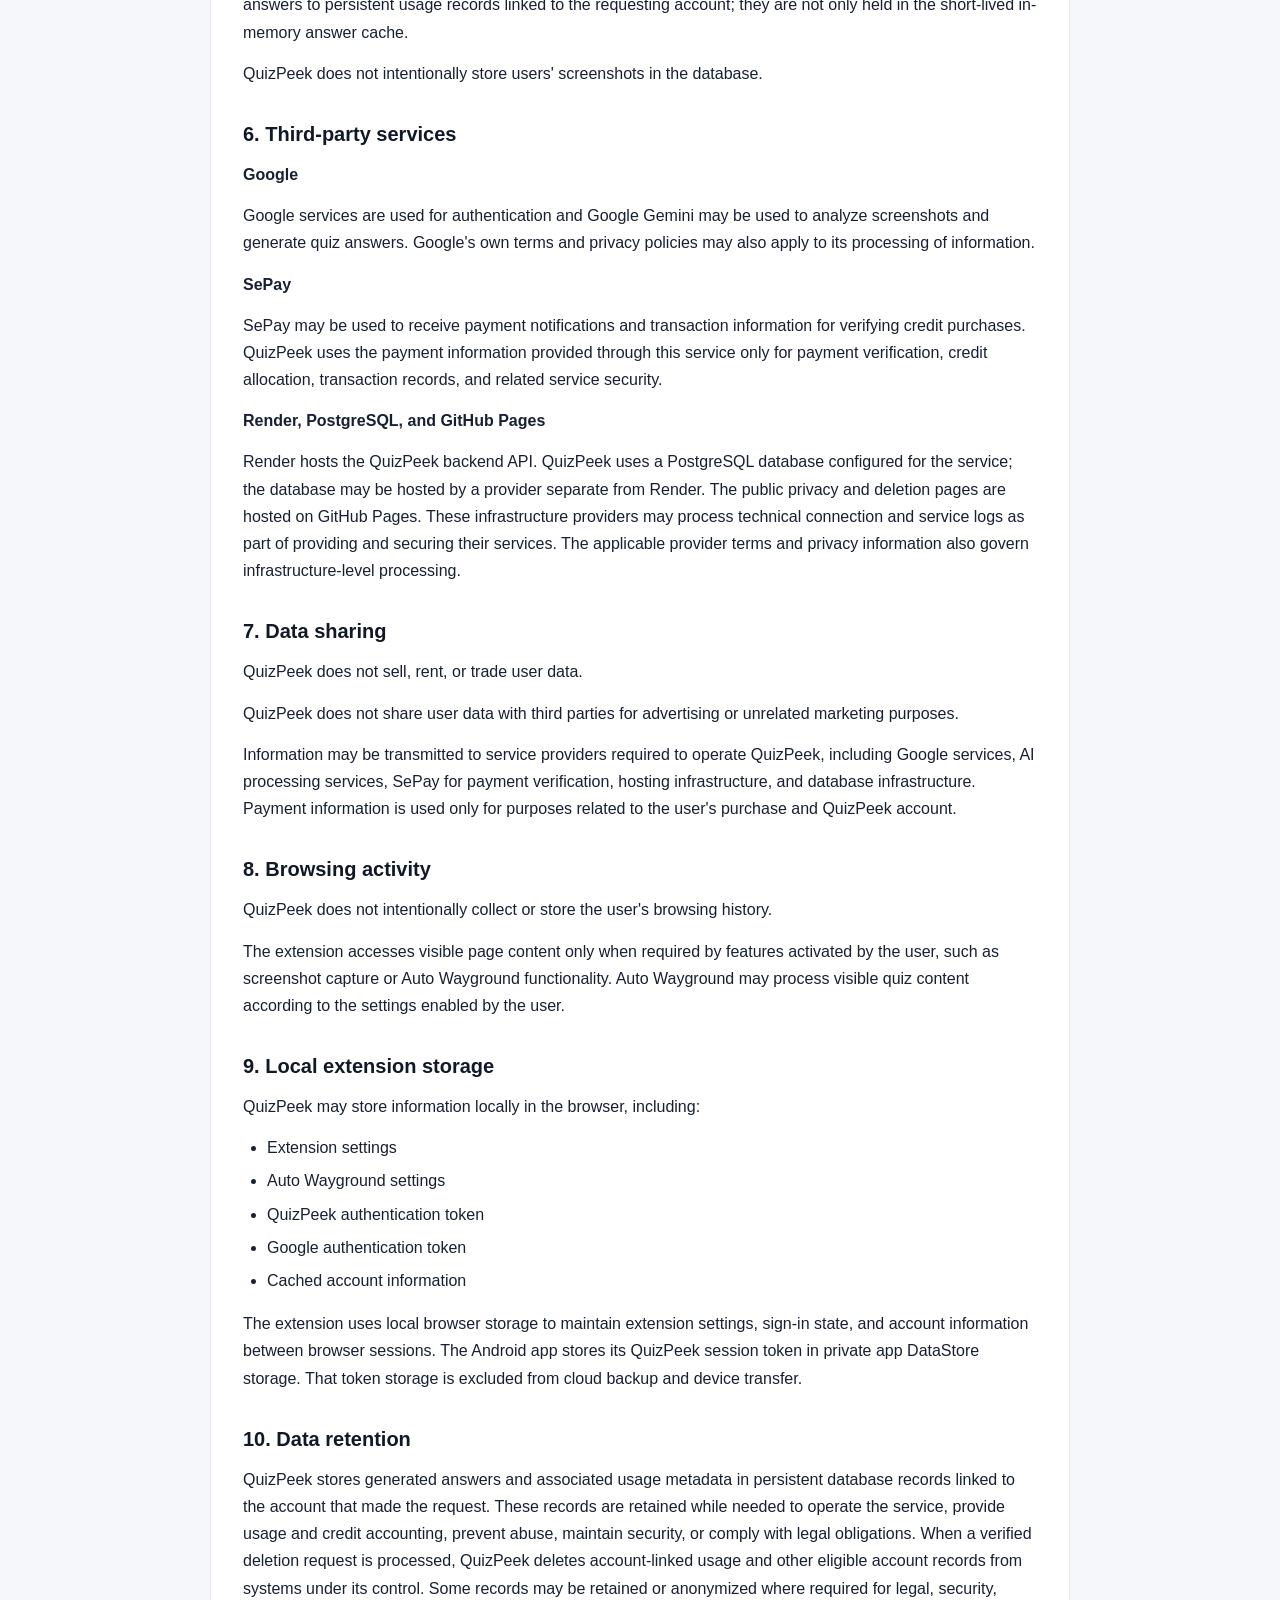
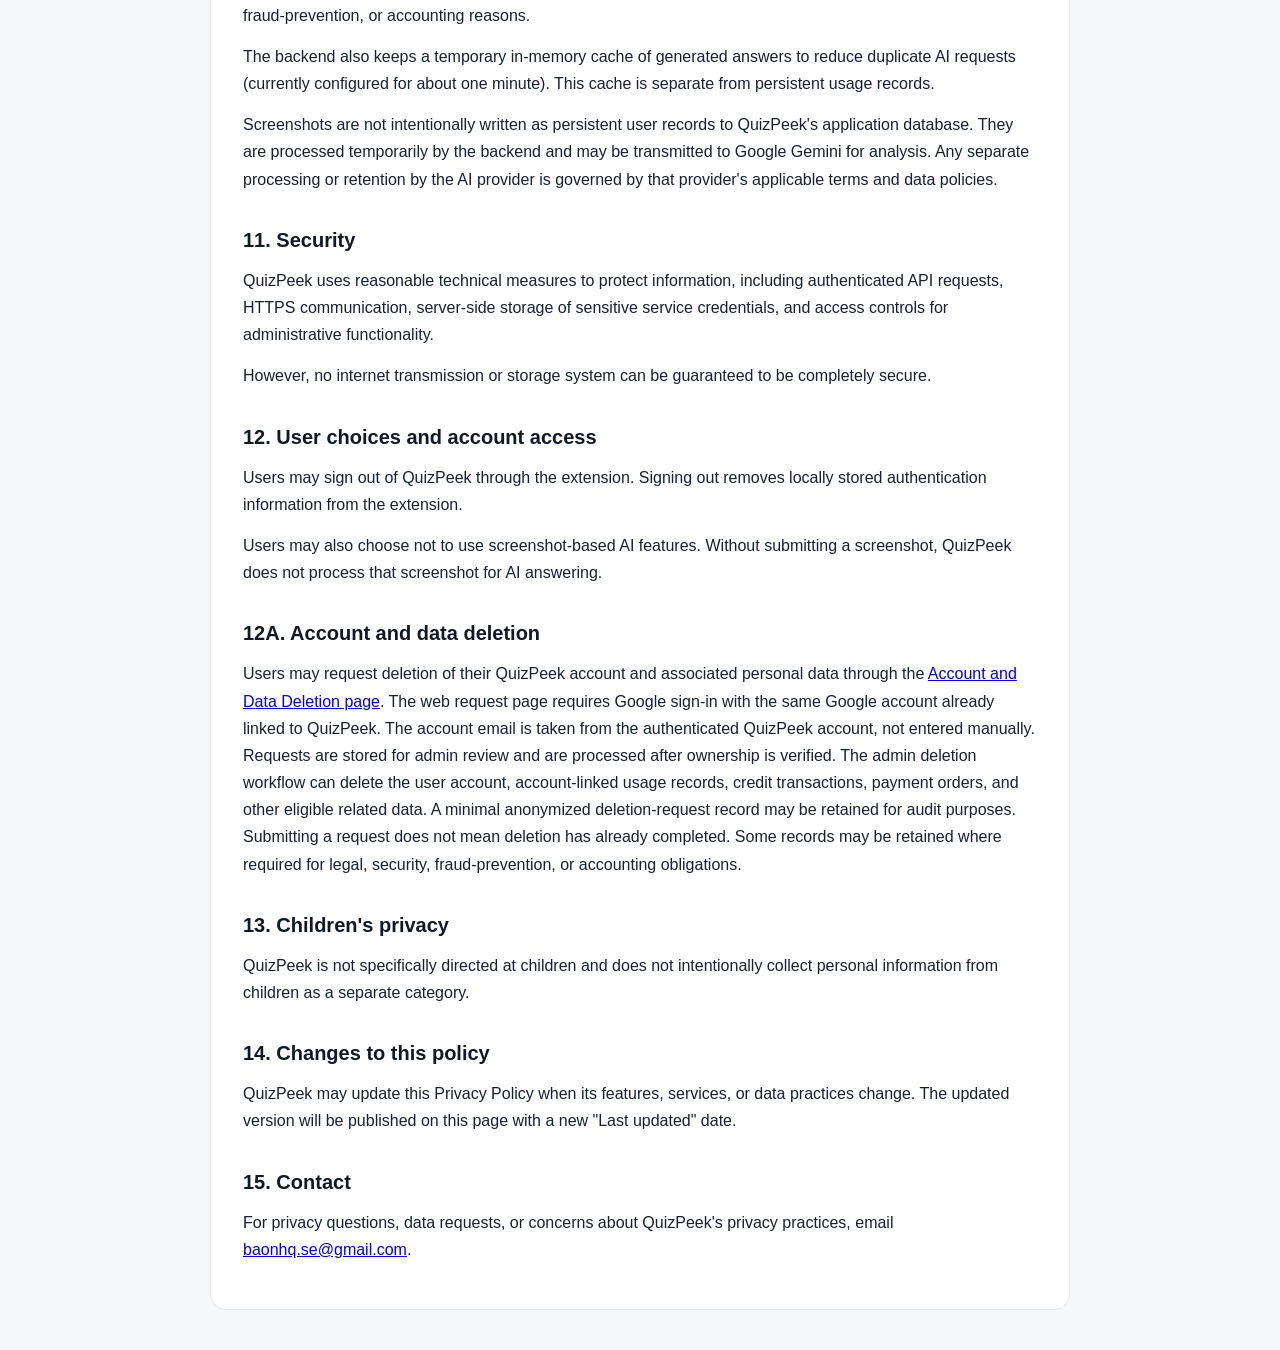
==== commit ea752869: "Document Google sign-in requirement for deletion requests" ====
--- a/index.html
+++ b/index.html
@@ -403,16 +403,18 @@
     <h2>12A. Account and data deletion</h2>
     <p>
       Users may request deletion of their QuizPeek account and associated
-      personal data by submitting the form on the
+      personal data through the
       <a href="./delete-account.html">Account and Data Deletion page</a>.
-      Requests are stored for admin review and are processed manually after
-      account ownership is verified. After verification, the admin deletion
-      workflow can delete the user account, account-linked usage records,
-      credit transactions, payment orders, and other eligible related data.
-      A minimal anonymized deletion-request record may be retained for audit
-      purposes. Submitting a request does not mean deletion has already
-      completed. Some records may be retained where required for legal,
-      security, fraud-prevention, or accounting obligations.
+      The web request page requires Google sign-in with the same Google
+      account already linked to QuizPeek. The account email is taken from
+      the authenticated QuizPeek account, not entered manually. Requests are
+      stored for admin review and are processed after ownership is verified.
+      The admin deletion workflow can delete the user account, account-linked
+      usage records, credit transactions, payment orders, and other eligible
+      related data. A minimal anonymized deletion-request record may be
+      retained for audit purposes. Submitting a request does not mean deletion
+      has already completed. Some records may be retained where required for
+      legal, security, fraud-prevention, or accounting obligations.
     </p>
 
     <h2>13. Children's privacy</h2>
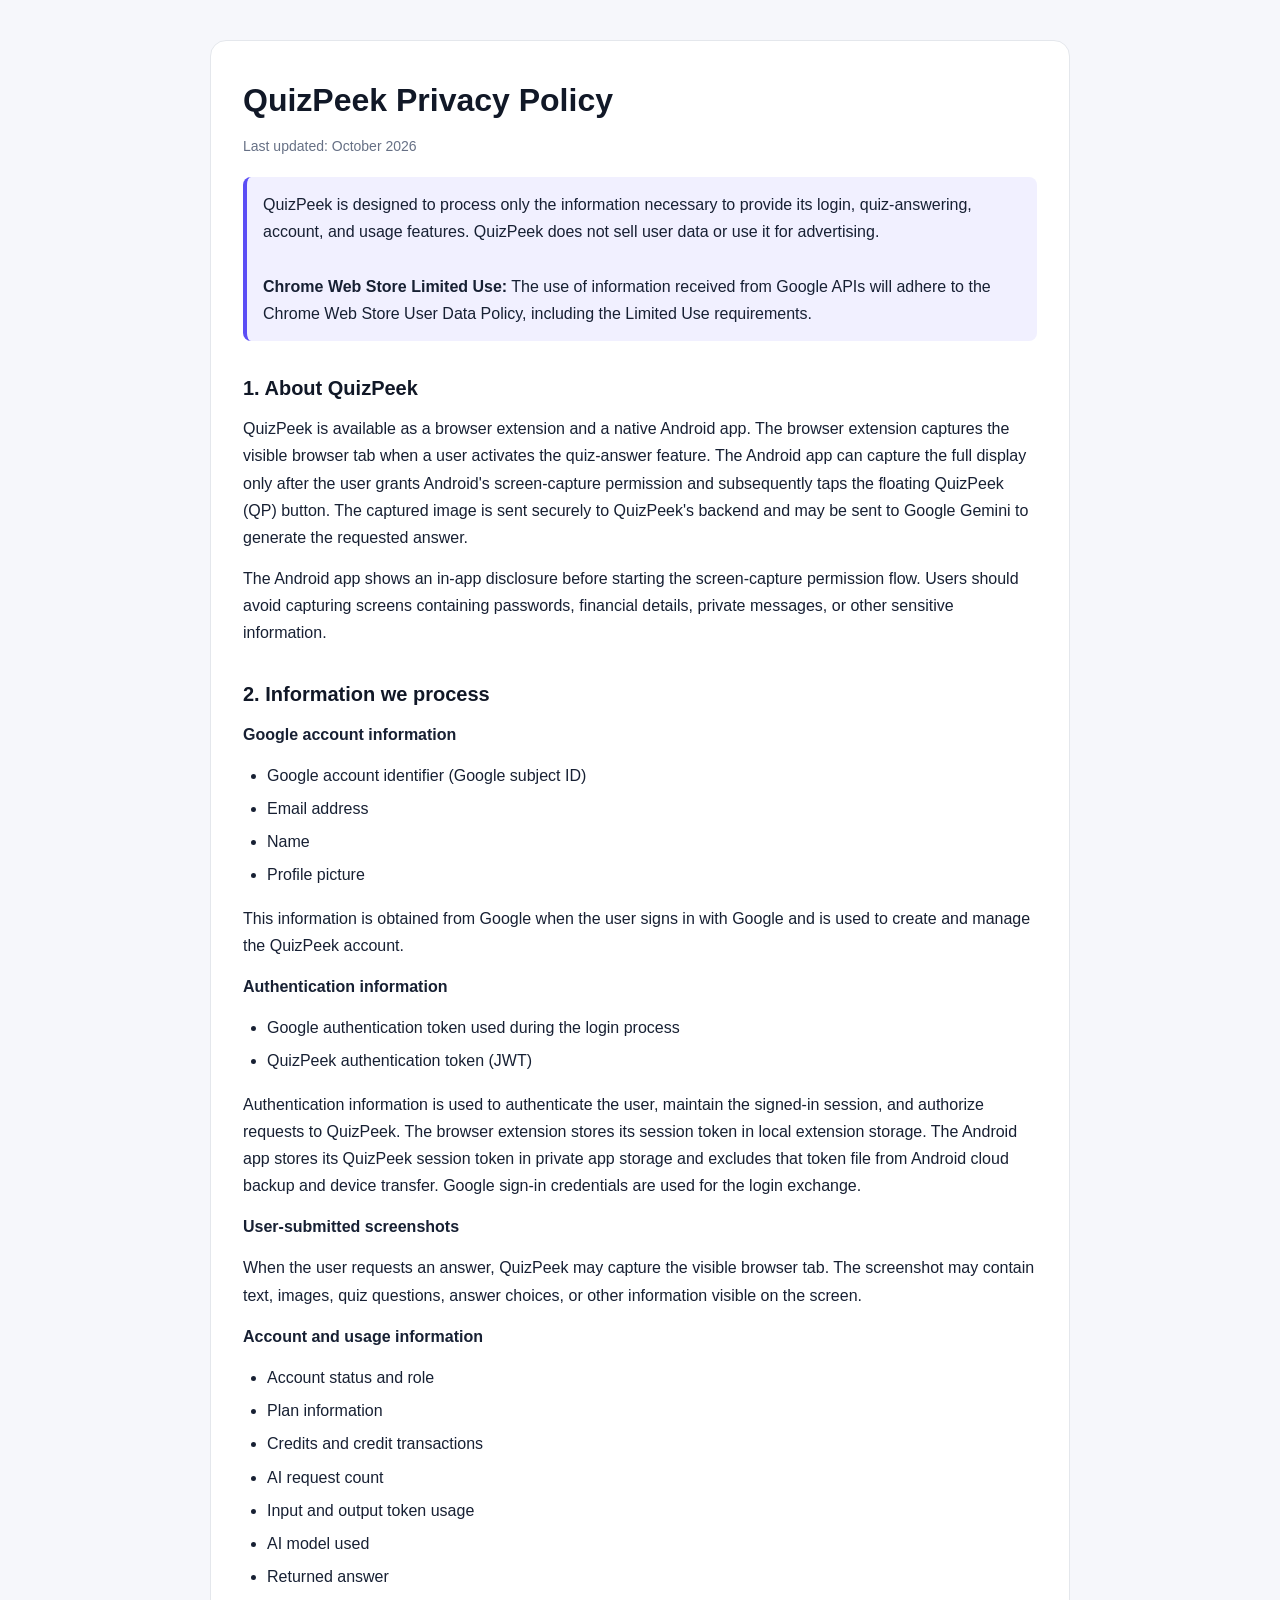
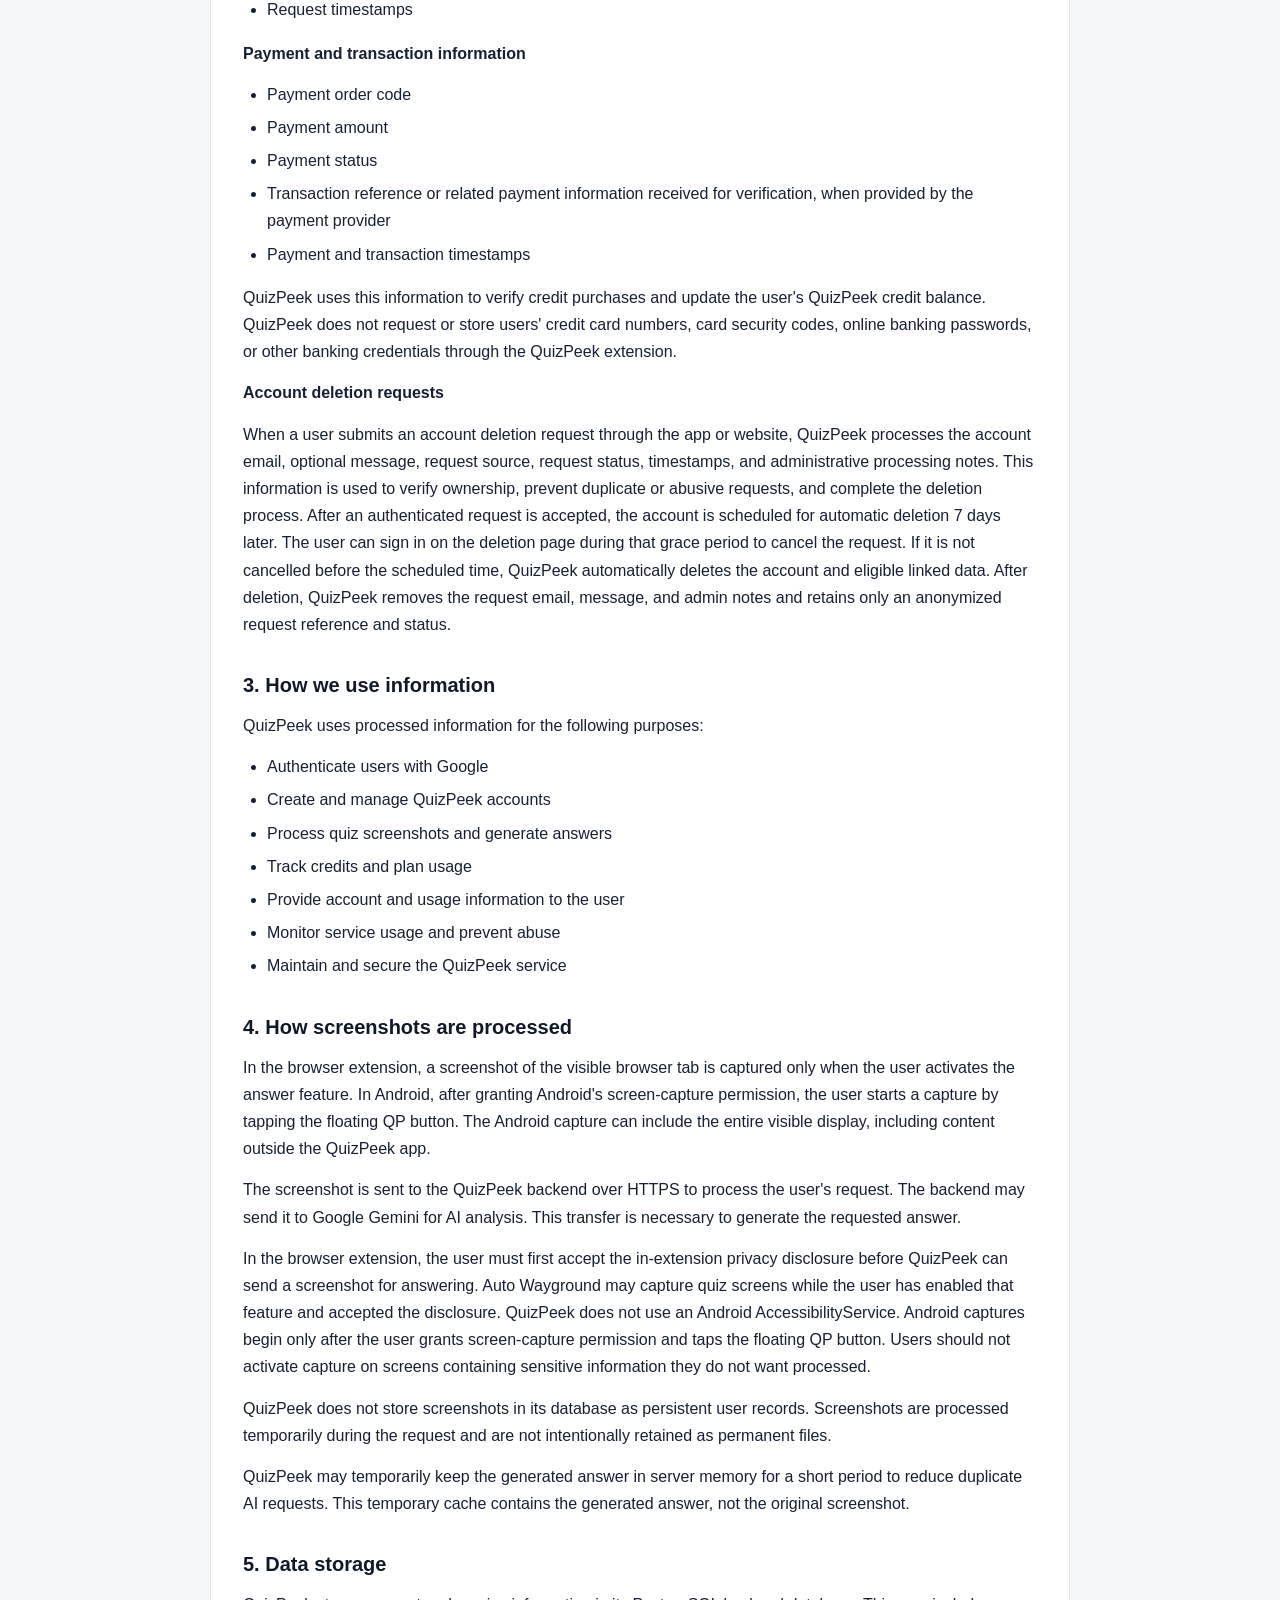
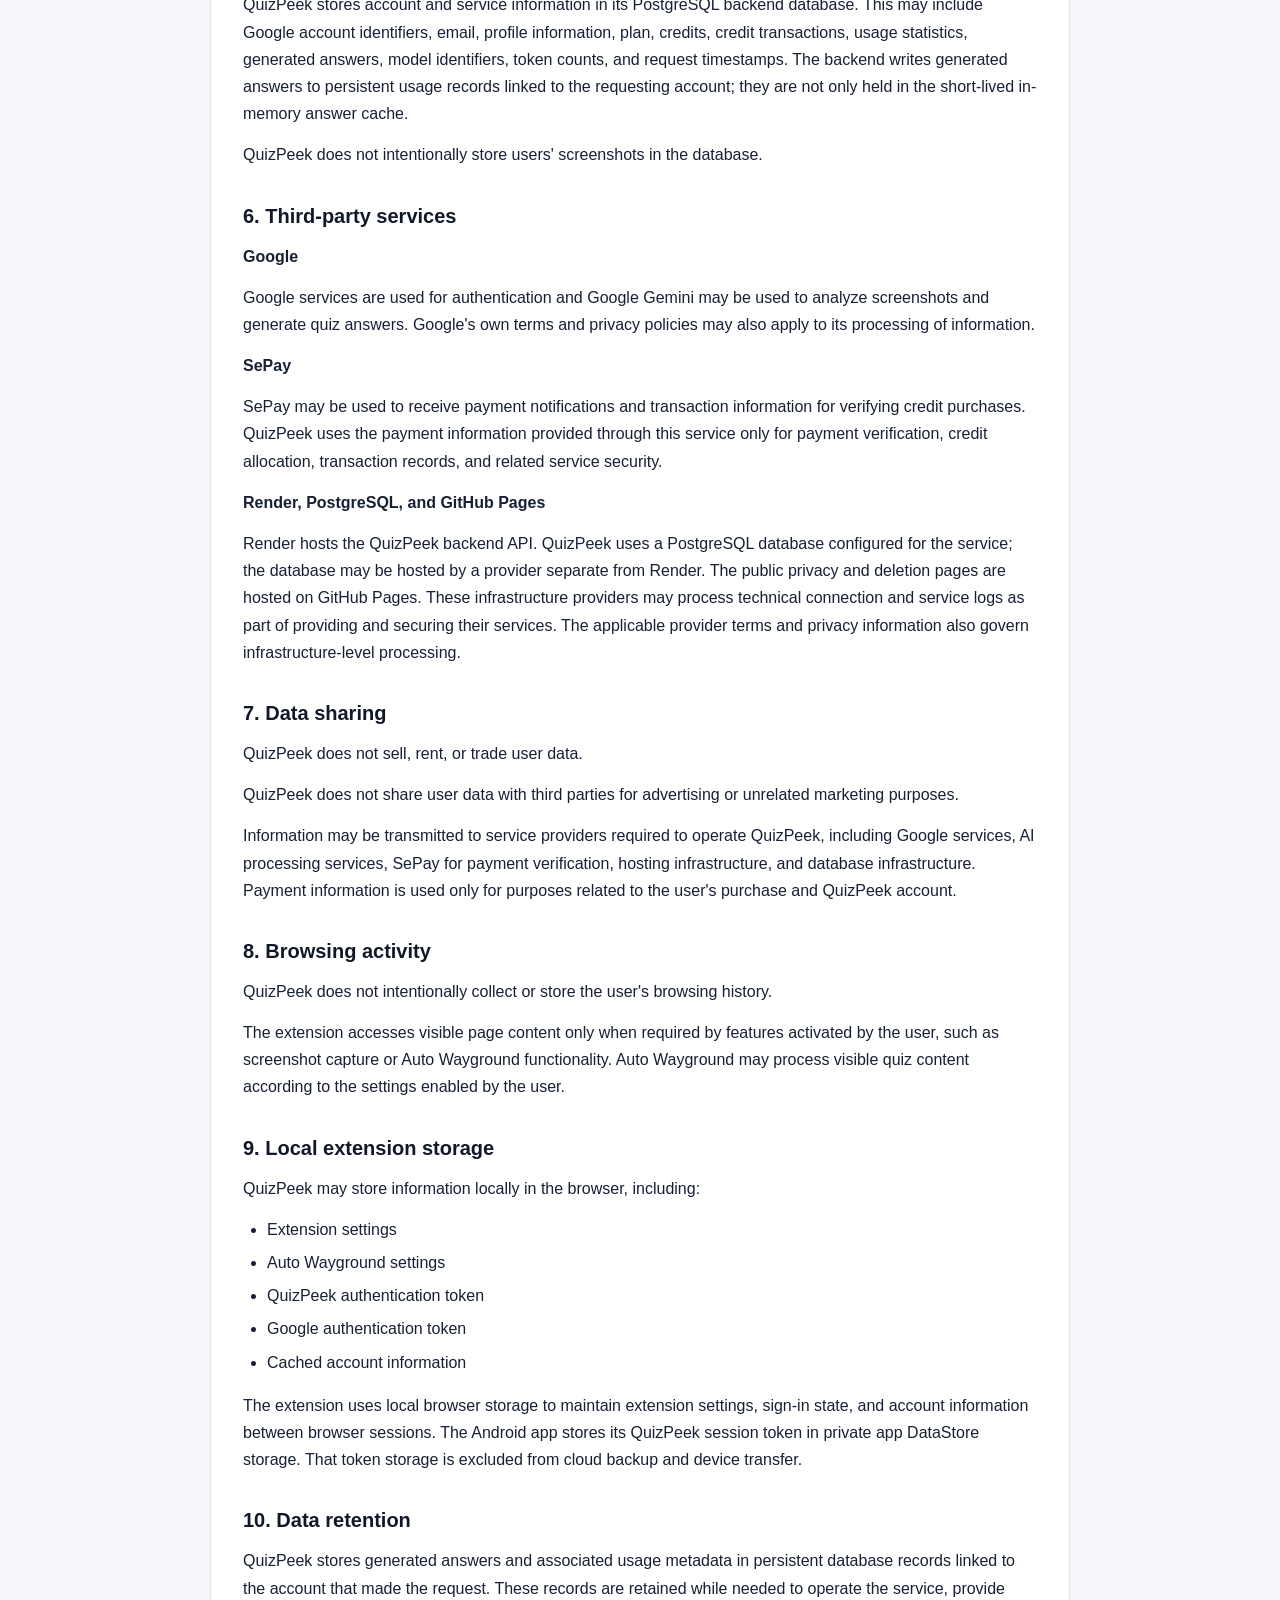
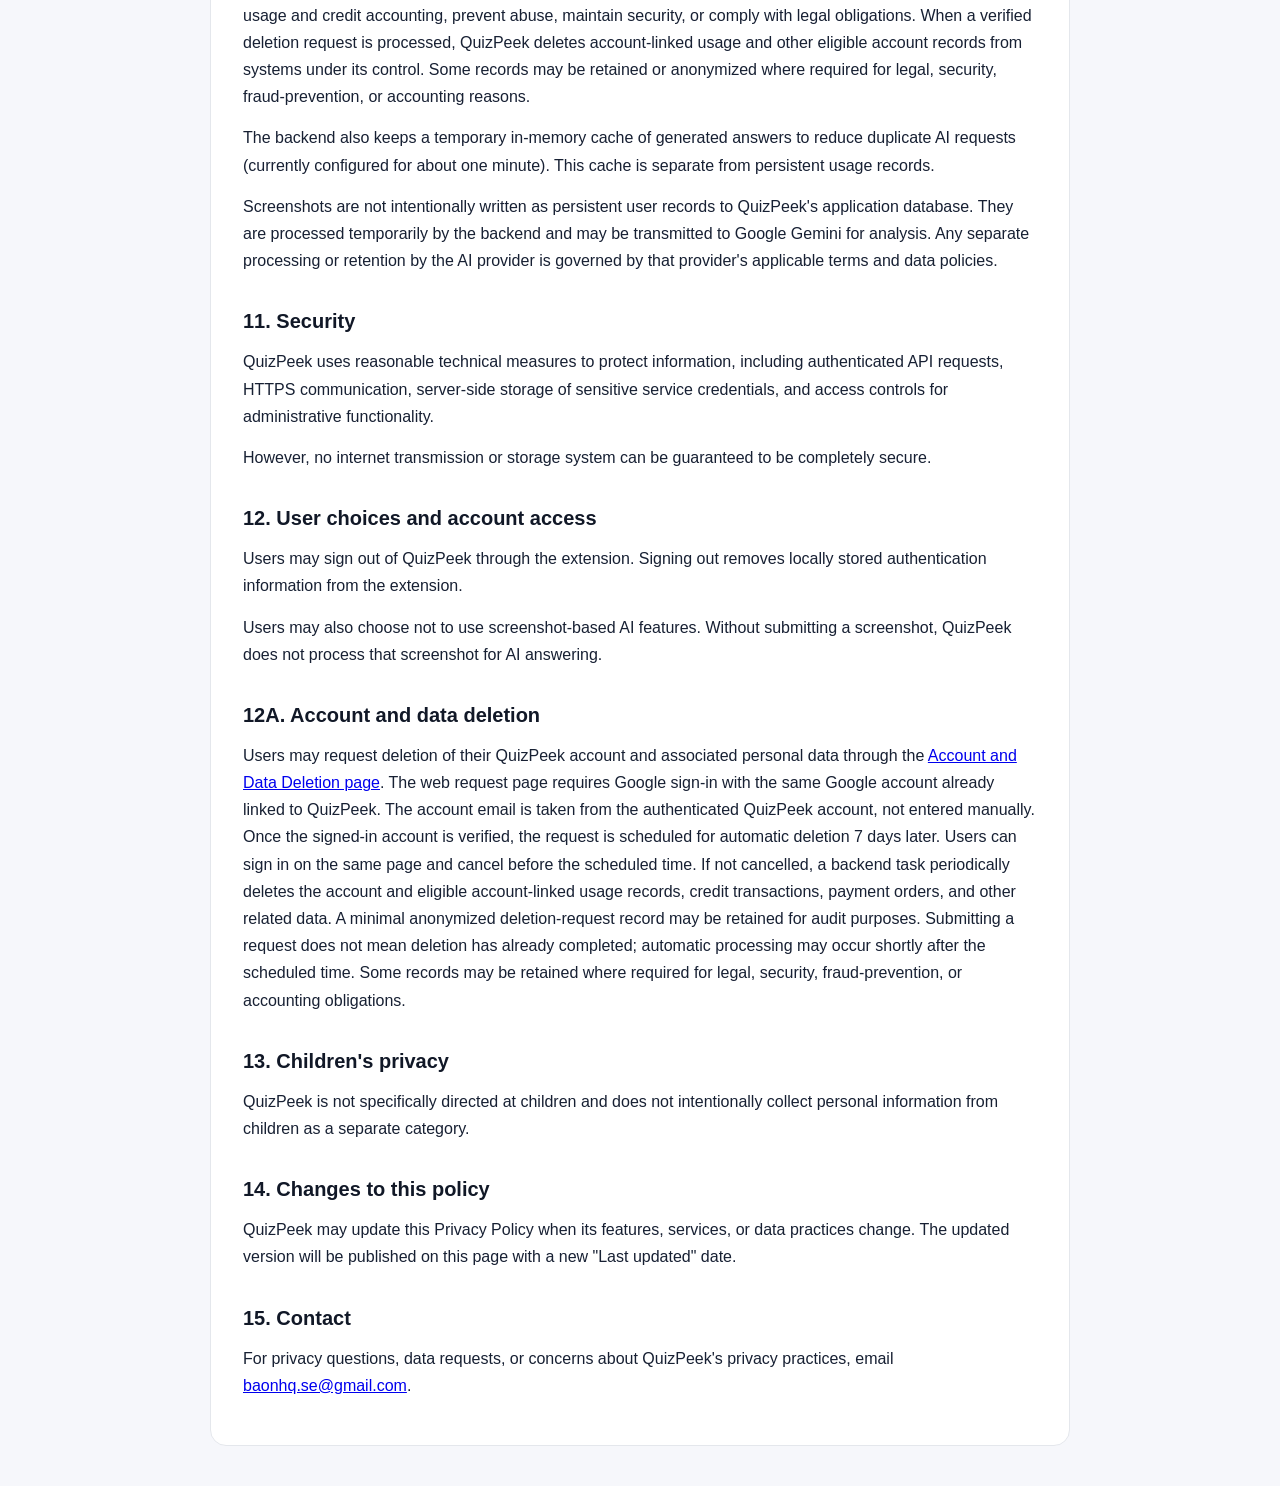
==== commit 13dedcaf: "Document seven-day automatic account deletion and cancellation" ====
--- a/index.html
+++ b/index.html
@@ -197,8 +197,12 @@
       website, QuizPeek processes the account email, optional message, request
       source, request status, timestamps, and administrative processing notes.
       This information is used to verify ownership, prevent duplicate or
-      abusive requests, and complete the deletion process. After a request
-      is processed, QuizPeek removes the request email, message, and admin
+      abusive requests, and complete the deletion process. After an authenticated
+      request is accepted, the account is scheduled for automatic deletion 7 days
+      later. The user can sign in on the deletion page during that grace period
+      to cancel the request. If it is not cancelled before the scheduled time,
+      QuizPeek automatically deletes the account and eligible linked data.
+      After deletion, QuizPeek removes the request email, message, and admin
       notes and retains only an anonymized request reference and status.
     </p>
 
@@ -407,14 +411,17 @@
       <a href="./delete-account.html">Account and Data Deletion page</a>.
       The web request page requires Google sign-in with the same Google
       account already linked to QuizPeek. The account email is taken from
-      the authenticated QuizPeek account, not entered manually. Requests are
-      stored for admin review and are processed after ownership is verified.
-      The admin deletion workflow can delete the user account, account-linked
-      usage records, credit transactions, payment orders, and other eligible
-      related data. A minimal anonymized deletion-request record may be
-      retained for audit purposes. Submitting a request does not mean deletion
-      has already completed. Some records may be retained where required for
-      legal, security, fraud-prevention, or accounting obligations.
+      the authenticated QuizPeek account, not entered manually. Once the
+      signed-in account is verified, the request is scheduled for automatic
+      deletion 7 days later. Users can sign in on the same page and cancel
+      before the scheduled time. If not cancelled, a backend task periodically
+      deletes the account and eligible account-linked usage records, credit
+      transactions, payment orders, and other related data. A minimal anonymized
+      deletion-request record may be retained for audit purposes. Submitting
+      a request does not mean deletion has already completed; automatic
+      processing may occur shortly after the scheduled time. Some records may
+      be retained where required for legal, security, fraud-prevention, or
+      accounting obligations.
     </p>
 
     <h2>13. Children's privacy</h2>
